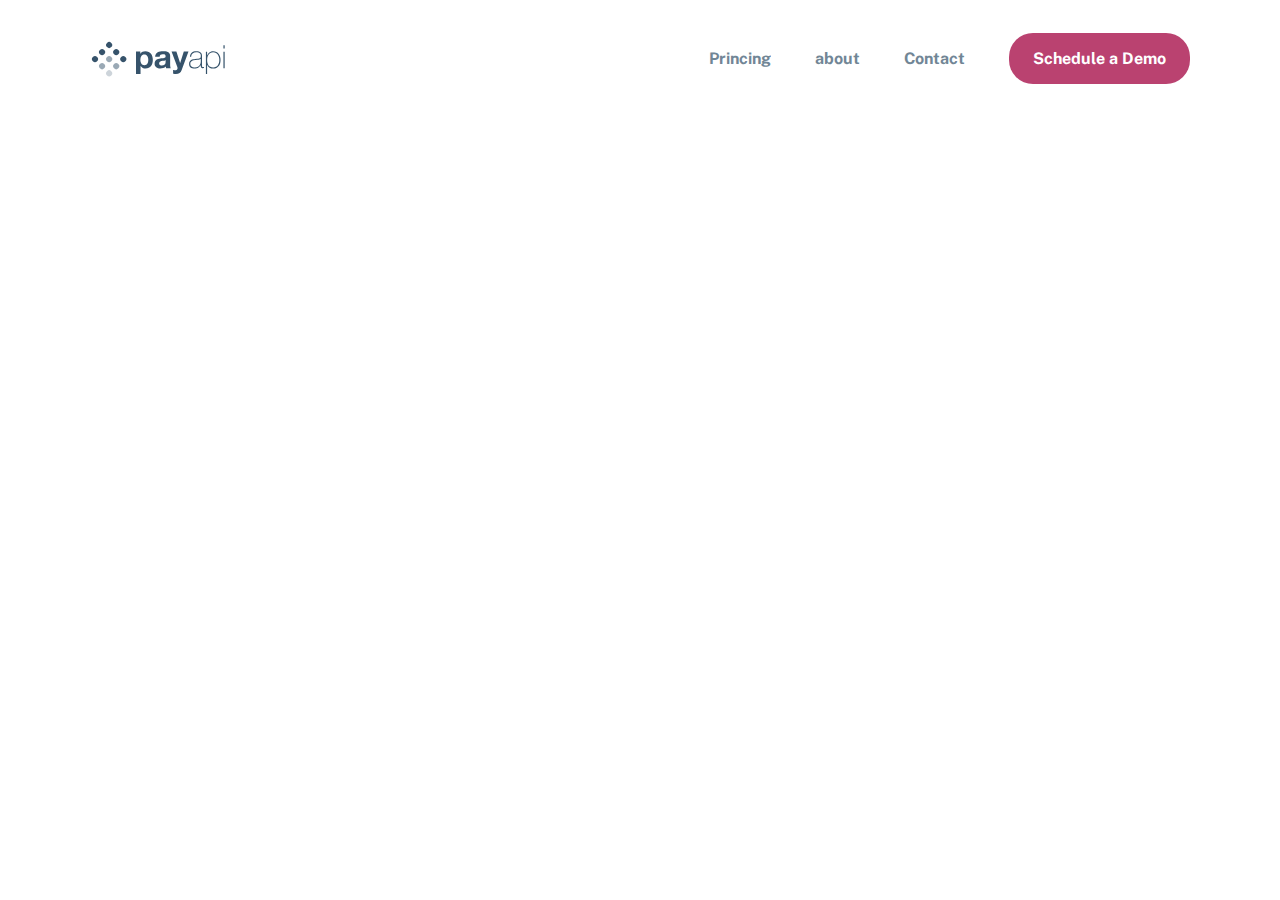
==== index.html @ b82debb0 "navbar" ====
<!DOCTYPE html>
<html lang="en">

<head>
    <meta charset="UTF-8">
    <meta name="viewport" content="width=device-width, initial-scale=1.0">
    <link rel="preconnect" href="https://fonts.googleapis.com">
    <link rel="preconnect" href="https://fonts.gstatic.com" crossorigin>
    <link
        href="https://fonts.googleapis.com/css2?family=DM+Serif+Display:ital@0;1&family=Public+Sans:ital,wght@0,100..900;1,100..900&display=swap"
        rel="stylesheet">
    <link rel="stylesheet" href="css/normalize.css">
    <link rel="stylesheet" href="css/reset.css">
    <link rel="stylesheet" href="css/main.css">
    <title>Document</title>
</head>
<body>
<header>
    <nav>
        <svg class="logo" width="135" height="38" xmlns="http://www.w3.org/2000/svg"><g fill="#36536B" fill-rule="evenodd"><path d="M50.544 33.934v-7.84h.064a5.36 5.36 0 002.128 1.84c.864.416 1.808.624 2.832.624 1.216 0 2.277-.235 3.184-.704a6.738 6.738 0 002.272-1.888 8.147 8.147 0 001.36-2.72 11.37 11.37 0 00.448-3.2c0-1.173-.15-2.299-.448-3.376-.299-1.077-.757-2.021-1.376-2.832a6.937 6.937 0 00-2.336-1.952c-.939-.49-2.059-.736-3.36-.736-1.024 0-1.963.203-2.816.608-.853.405-1.557 1.056-2.112 1.952h-.064v-2.112H46v22.336h4.544zm3.808-8.768c-.725 0-1.344-.15-1.856-.448a3.595 3.595 0 01-1.232-1.168 5.044 5.044 0 01-.672-1.68 9.192 9.192 0 01-.208-1.952c0-.683.064-1.344.192-1.984a4.98 4.98 0 01.656-1.696c.31-.49.715-.89 1.216-1.2.501-.31 1.125-.464 1.872-.464.725 0 1.339.155 1.84.464.501.31.912.715 1.232 1.216.32.501.55 1.072.688 1.712.139.64.208 1.29.208 1.952 0 .661-.064 1.312-.192 1.952-.128.64-.347 1.2-.656 1.68-.31.48-.715.87-1.216 1.168-.501.299-1.125.448-1.872.448zm15.882 3.392c1.024 0 2.027-.15 3.008-.448a5.921 5.921 0 002.56-1.568 6.52 6.52 0 00.32 1.6h4.608c-.213-.341-.363-.853-.448-1.536a17.288 17.288 0 01-.128-2.144v-8.608c0-1.003-.224-1.808-.672-2.416a4.603 4.603 0 00-1.728-1.424 7.733 7.733 0 00-2.336-.688 18.543 18.543 0 00-2.528-.176c-.917 0-1.83.09-2.736.272a7.809 7.809 0 00-2.448.912 5.448 5.448 0 00-1.792 1.696c-.47.704-.736 1.59-.8 2.656h4.544c.085-.896.384-1.536.896-1.92.512-.384 1.216-.576 2.112-.576.405 0 .784.027 1.136.08.352.053.661.16.928.32s.48.384.64.672c.16.288.24.677.24 1.168.021.47-.117.827-.416 1.072-.299.245-.704.432-1.216.56-.512.128-1.099.224-1.76.288-.661.064-1.333.15-2.016.256-.683.107-1.36.25-2.032.432a5.735 5.735 0 00-1.792.816c-.523.363-.95.848-1.28 1.456-.33.608-.496 1.381-.496 2.32 0 .853.144 1.59.432 2.208a4.17 4.17 0 001.2 1.536c.512.405 1.11.704 1.792.896a8.127 8.127 0 002.208.288zm1.696-3.008c-.363 0-.715-.032-1.056-.096a2.566 2.566 0 01-.896-.336 1.717 1.717 0 01-.608-.656c-.15-.277-.224-.619-.224-1.024 0-.427.075-.779.224-1.056.15-.277.347-.507.592-.688a2.98 2.98 0 01.864-.432c.33-.107.667-.192 1.008-.256.363-.064.725-.117 1.088-.16.363-.043.71-.096 1.04-.16.33-.064.64-.144.928-.24.288-.096.528-.23.72-.4v1.696c0 .256-.027.597-.08 1.024a3.428 3.428 0 01-.432 1.264c-.235.416-.597.773-1.088 1.072-.49.299-1.184.448-2.08.448zm13.962 8.384c1.557 0 2.773-.288 3.648-.864.874-.576 1.557-1.536 2.048-2.88L98.5 11.598h-4.704L90.18 22.926h-.064l-3.744-11.328H81.54l5.792 15.52c.128.32.192.661.192 1.024 0 .49-.144.939-.432 1.344-.288.405-.731.64-1.328.704-.448.021-.896.01-1.344-.032-.448-.043-.886-.085-1.312-.128v3.744c.469.043.933.08 1.392.112.458.032.922.048 1.392.048zm18.698-5.408c.789 0 1.514-.096 2.176-.288a6.581 6.581 0 001.776-.8c.522-.341.965-.73 1.328-1.168.362-.437.64-.901.832-1.392h.064v.864c0 .341.026.656.08.944.053.288.154.539.304.752.149.213.368.384.656.512.288.128.677.192 1.168.192.34 0 .672-.043.992-.128V26.99a5.835 5.835 0 01-.896.096c-.278 0-.491-.059-.64-.176a.961.961 0 01-.32-.464 2.357 2.357 0 01-.112-.64c-.011-.235-.016-.47-.016-.704v-9.568c0-1.259-.454-2.277-1.36-3.056-.907-.779-2.352-1.168-4.336-1.168-1.984 0-3.515.453-4.592 1.36-1.078.907-1.66 2.267-1.744 4.08h1.216c.085-1.472.58-2.57 1.488-3.296.906-.725 2.096-1.088 3.568-1.088.832 0 1.536.085 2.112.256.576.17 1.045.405 1.408.704.362.299.629.64.8 1.024.17.384.256.8.256 1.248 0 .576-.032 1.056-.096 1.44a1.64 1.64 0 01-.48.944c-.256.245-.635.437-1.136.576-.502.139-1.19.24-2.064.304l-1.888.16c-.662.064-1.35.17-2.064.32-.715.15-1.366.4-1.952.752a4.367 4.367 0 00-1.456 1.44c-.384.608-.576 1.392-.576 2.352 0 1.579.48 2.747 1.44 3.504.96.757 2.314 1.136 4.064 1.136zm.032-1.056c-1.344 0-2.4-.293-3.168-.88-.768-.587-1.152-1.488-1.152-2.704 0-.768.149-1.392.448-1.872.298-.48.688-.859 1.168-1.136a5.213 5.213 0 011.616-.592 20.778 20.778 0 011.792-.272l2.048-.192a16.93 16.93 0 002.032-.288c.608-.128 1.06-.373 1.36-.736v3.072c0 .213-.06.624-.176 1.232-.118.608-.39 1.237-.816 1.888-.427.65-1.046 1.227-1.856 1.728-.811.501-1.91.752-3.296.752zm12.49 6.56v-9.312h.063c.491 1.344 1.27 2.315 2.336 2.912 1.067.597 2.283.896 3.648.896 1.26 0 2.352-.213 3.28-.64a6.254 6.254 0 002.304-1.776c.608-.757 1.062-1.659 1.36-2.704.3-1.045.448-2.197.448-3.456 0-1.152-.149-2.25-.448-3.296-.298-1.045-.752-1.963-1.36-2.752a6.651 6.651 0 00-2.304-1.888c-.928-.47-2.02-.704-3.28-.704-.896 0-1.69.139-2.384.416a6.39 6.39 0 00-1.776 1.04c-.49.416-.885.87-1.184 1.36-.298.49-.512.939-.64 1.344h-.064v-3.776h-1.216V34.03h1.216zm6.047-6.56c-1.152 0-2.117-.208-2.896-.624a5.008 5.008 0 01-1.856-1.664c-.458-.693-.784-1.493-.976-2.4a13.637 13.637 0 01-.288-2.832c0-.981.107-1.925.32-2.832a7.152 7.152 0 011.04-2.416 5.407 5.407 0 011.872-1.696c.768-.427 1.696-.64 2.784-.64 1.11 0 2.054.219 2.832.656a5.599 5.599 0 011.904 1.728c.491.715.854 1.525 1.088 2.432.235.907.352 1.83.352 2.768 0 1.024-.122 1.99-.368 2.896-.245.907-.618 1.701-1.12 2.384a5.487 5.487 0 01-1.92 1.632c-.778.405-1.7.608-2.768.608zm11.498-18.88V5.294h-1.216V8.59h1.216zm0 19.552V11.694h-1.216v16.448h1.216z" fill-rule="nonzero"/><g><circle transform="rotate(45 19.142 5)" cx="19.142" cy="5" r="3"/><circle transform="rotate(45 26.213 12.071)" cx="26.213" cy="12.071" r="3"/><circle transform="rotate(45 33.284 19.142)" cx="33.284" cy="19.142" r="3"/><circle transform="rotate(45 12.071 12.071)" cx="12.071" cy="12.071" r="3"/><circle opacity=".5" transform="rotate(45 19.142 19.142)" cx="19.142" cy="19.142" r="3"/><circle opacity=".5" transform="rotate(45 26.213 26.213)" cx="26.213" cy="26.213" r="3"/><circle transform="rotate(45 5 19.142)" cx="5" cy="19.142" r="3"/><circle opacity=".5" transform="rotate(45 12.071 26.213)" cx="12.071" cy="26.213" r="3"/><circle opacity=".25" transform="rotate(45 19.142 33.284)" cx="19.142" cy="33.284" r="3"/></g></g></svg>
            <svg class="burger-btn" width="28" height="17" xmlns="http://www.w3.org/2000/svg"><g fill="#36536B" fill-rule="evenodd"><path d="M0 0h28v3H0zM0 7h28v3H0zM0 14h28v3H0z"/></g></svg>
            <ul id="nav">
                <svg class="close-btn" width="22" height="23" xmlns="http://www.w3.org/2000/svg"><path d="M19.839.54L21.96 2.66 13.12 11.5l8.84 8.839-2.121 2.121-8.84-8.84-8.838 8.84L.04 20.34l8.838-8.84L.04 2.662 2.16.54 11 9.378 19.839.54z" fill="#FBFCFE" fill-rule="evenodd"/></svg>
                <li><a href="pages/princing.html" class="nav-link">Princing</a></li>
                <li><a href="pages/about.html" class="nav-link">about</a></li>
                <li><a href="pages/contact.html" class="nav-link">Contact</a></li>
                <li><a href="#" class="nav-cta">Schedule a Demo</a></li>
            </ul>
    </nav>
</header>


<!-- <script>
const burger = document.getElementById('nav');
document.getElementById('close-btn').addEventListener('click', showMenu);
document.getElementById('burger-btn').addEventListener('click', showMenu);

function showMenu() {
    if (burger.className === "close") {
        burger.className = "open"
        burger.style.display = "inline";
    } else {
        burger.style.display = "none";
        burger.className = "close"
    }
}

</script> -->
</body>
</html>
---- css/main.css ----
nav{
    display: flex;
    justify-content: space-between;
    width: 90%;
    margin-left: auto;
    margin-right: auto;
    align-items: center;
    padding-top: 40px;
    font-family: "Public Sans", serif;
}


.logo{
    margin-right: 24px;
}

a {
    text-decoration: none;
    color: #36536B;
    font-weight: 700;
    opacity: 70%;
}

nav ul{
    display: none;
    list-style: none;
    padding: 0;
}

.nav-cta{
    background-color: #BA4270;
    padding: 16px;
    padding-left: 24px;
    padding-right: 24px;
    border-radius: 24px;
    color: white;
    align-self: flex-end;
    opacity: 100%;
}

@media screen and (min-width: 768px){
    nav ul{
        display: inline;
    }
    nav li{
        display: inline;
        margin-left: 40px;        
    }
    nav{
        justify-content: space-between;
        margin-left: auto;
        margin-right: auto;
        width: 90%;
    }

    .burger-btn, .close-btn{
        display: none;
    }
}


@media screen and (min-width: 1024px) {
   nav{
    max-width: 1100px;
   }
}
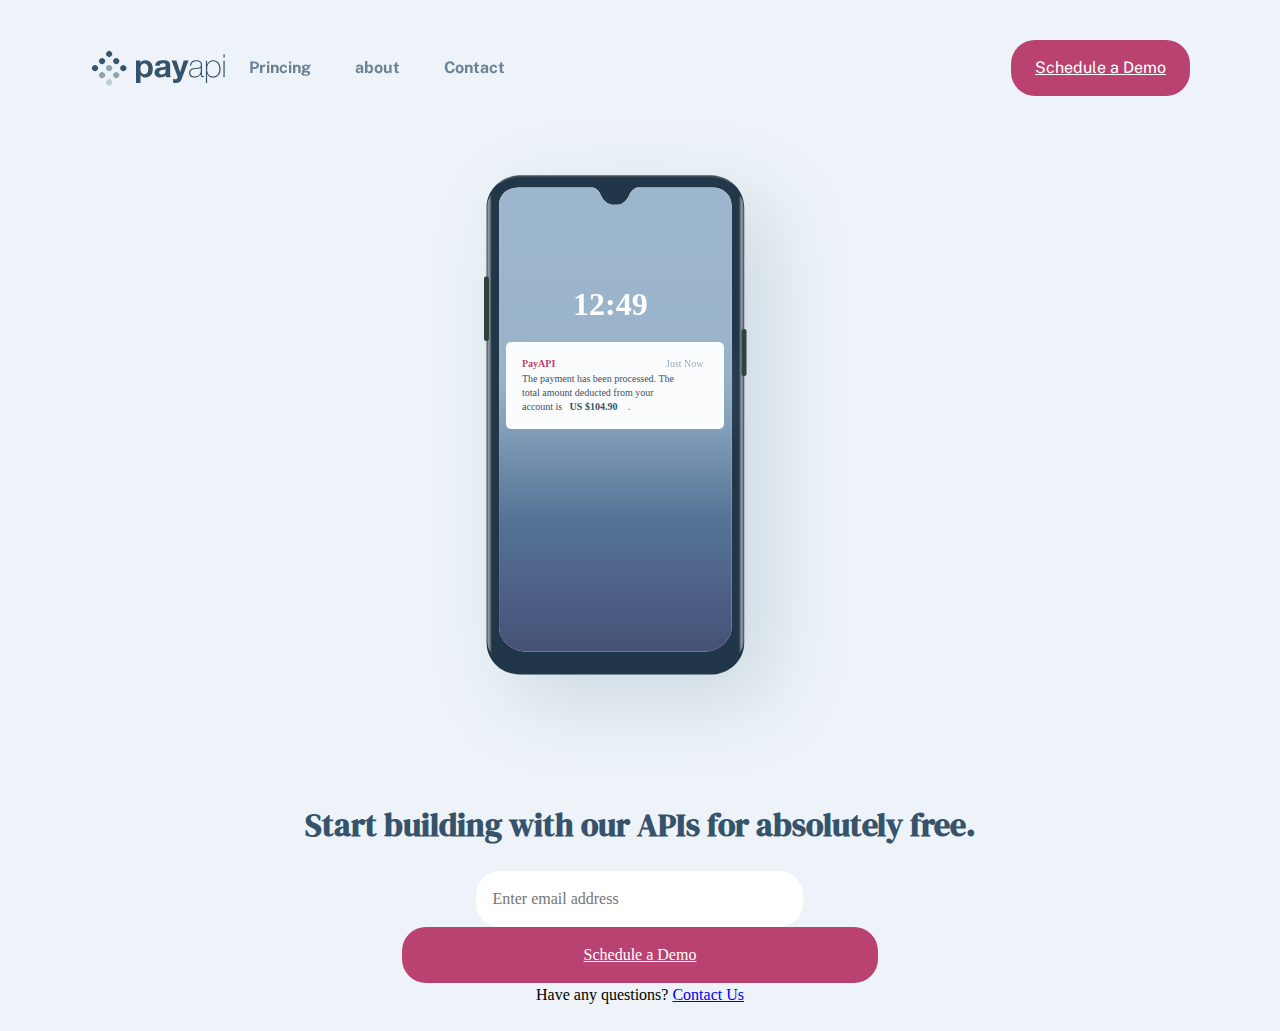
==== commit 12f11faf: "euhh jsp" ====
--- a/index.html
+++ b/index.html
@@ -24,10 +24,23 @@
                 <li><a href="pages/princing.html" class="nav-link">Princing</a></li>
                 <li><a href="pages/about.html" class="nav-link">about</a></li>
                 <li><a href="pages/contact.html" class="nav-link">Contact</a></li>
-                <li><a href="#" class="nav-cta">Schedule a Demo</a></li>
+                
             </ul>
+            <a href="#" class="nav-cta">Schedule a Demo</a>
     </nav>
 </header>
+
+<section class="hero">
+    <img src="assets/home/desktop/illustration-phone-mockup.svg" alt="a phone image tells a message from the application">
+    <div class="main-title">
+        <h1>Start building with our APIs for absolutely free.</h1>
+    </div>
+    <form action="">
+        <input type="email" placeholder="Enter email address">
+        <a href="#" class="main-cta">Schedule a Demo</a>
+    </form>
+    <p>Have any questions? <a href="pages/contact.html">Contact Us</a></p>
+</section>
 
 
 <!-- <script>
--- a/css/main.css
+++ b/css/main.css
@@ -1,3 +1,8 @@
+body{
+    background-color: #EDF3F8;
+}
+
+
 nav{
     display: flex;
     justify-content: space-between;
@@ -14,7 +19,7 @@
     margin-right: 24px;
 }
 
-a {
+ul a {
     text-decoration: none;
     color: #36536B;
     font-weight: 700;
@@ -36,7 +41,44 @@
     color: white;
     align-self: flex-end;
     opacity: 100%;
+    display: none;
 }
+
+.main-cta{
+    background-color: #BA4270;
+    padding: 16px;
+    border-radius: 24px;
+    color: white;
+    align-self: flex-end;
+    opacity: 100%;
+    display: inline-block;
+    width: 100%;
+}
+
+
+
+.hero{
+    display: flex;
+    flex-direction: column;
+    text-align: center;
+    align-items: center;
+    width: 100%;
+    padding: 24px;
+}
+
+h1{
+    font-size: 32px;
+    font-family: "DM Serif Display", serif;
+    color: #36536B;
+}
+
+form input{
+    width: 327px;
+    padding: 16px;
+    border-radius: 24px;
+    border: 24px;
+}
+
 
 @media screen and (min-width: 768px){
     nav ul{
@@ -44,7 +86,7 @@
     }
     nav li{
         display: inline;
-        margin-left: 40px;        
+        margin-right: 40px;        
     }
     nav{
         justify-content: space-between;
@@ -56,11 +98,20 @@
     .burger-btn, .close-btn{
         display: none;
     }
+
+    .nav-cta {
+        display: initial;
+    }
 }
 
 
 @media screen and (min-width: 1024px) {
    nav{
     max-width: 1100px;
+    justify-content: unset;
+   }
+
+   .nav-cta {
+    margin-left: auto;
    }
 }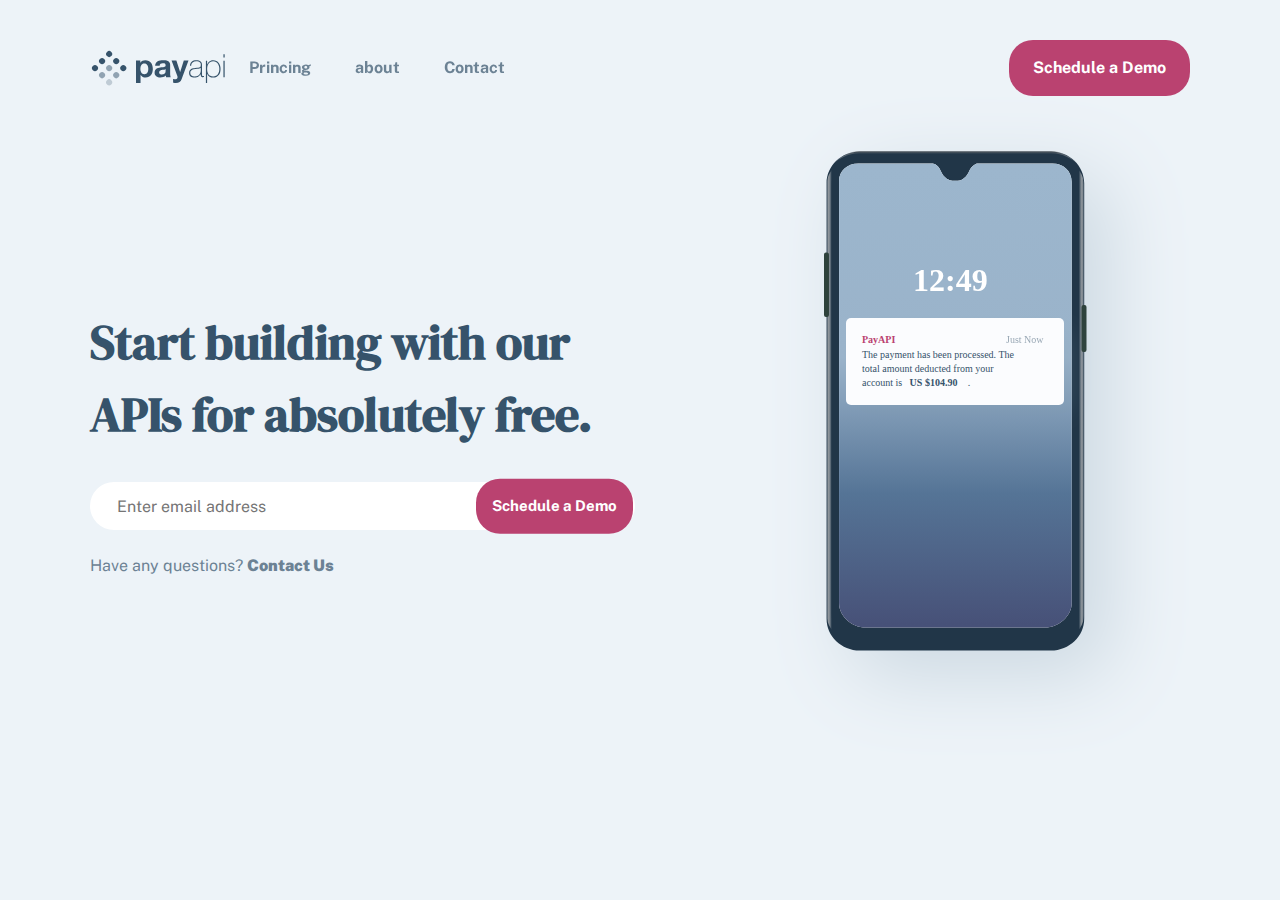
==== commit eccba304: "ticket 6, 7, 8" ====
--- a/index.html
+++ b/index.html
@@ -14,36 +14,64 @@
     <link rel="stylesheet" href="css/main.css">
     <title>Document</title>
 </head>
+
 <body>
-<header>
-    <nav>
-        <svg class="logo" width="135" height="38" xmlns="http://www.w3.org/2000/svg"><g fill="#36536B" fill-rule="evenodd"><path d="M50.544 33.934v-7.84h.064a5.36 5.36 0 002.128 1.84c.864.416 1.808.624 2.832.624 1.216 0 2.277-.235 3.184-.704a6.738 6.738 0 002.272-1.888 8.147 8.147 0 001.36-2.72 11.37 11.37 0 00.448-3.2c0-1.173-.15-2.299-.448-3.376-.299-1.077-.757-2.021-1.376-2.832a6.937 6.937 0 00-2.336-1.952c-.939-.49-2.059-.736-3.36-.736-1.024 0-1.963.203-2.816.608-.853.405-1.557 1.056-2.112 1.952h-.064v-2.112H46v22.336h4.544zm3.808-8.768c-.725 0-1.344-.15-1.856-.448a3.595 3.595 0 01-1.232-1.168 5.044 5.044 0 01-.672-1.68 9.192 9.192 0 01-.208-1.952c0-.683.064-1.344.192-1.984a4.98 4.98 0 01.656-1.696c.31-.49.715-.89 1.216-1.2.501-.31 1.125-.464 1.872-.464.725 0 1.339.155 1.84.464.501.31.912.715 1.232 1.216.32.501.55 1.072.688 1.712.139.64.208 1.29.208 1.952 0 .661-.064 1.312-.192 1.952-.128.64-.347 1.2-.656 1.68-.31.48-.715.87-1.216 1.168-.501.299-1.125.448-1.872.448zm15.882 3.392c1.024 0 2.027-.15 3.008-.448a5.921 5.921 0 002.56-1.568 6.52 6.52 0 00.32 1.6h4.608c-.213-.341-.363-.853-.448-1.536a17.288 17.288 0 01-.128-2.144v-8.608c0-1.003-.224-1.808-.672-2.416a4.603 4.603 0 00-1.728-1.424 7.733 7.733 0 00-2.336-.688 18.543 18.543 0 00-2.528-.176c-.917 0-1.83.09-2.736.272a7.809 7.809 0 00-2.448.912 5.448 5.448 0 00-1.792 1.696c-.47.704-.736 1.59-.8 2.656h4.544c.085-.896.384-1.536.896-1.92.512-.384 1.216-.576 2.112-.576.405 0 .784.027 1.136.08.352.053.661.16.928.32s.48.384.64.672c.16.288.24.677.24 1.168.021.47-.117.827-.416 1.072-.299.245-.704.432-1.216.56-.512.128-1.099.224-1.76.288-.661.064-1.333.15-2.016.256-.683.107-1.36.25-2.032.432a5.735 5.735 0 00-1.792.816c-.523.363-.95.848-1.28 1.456-.33.608-.496 1.381-.496 2.32 0 .853.144 1.59.432 2.208a4.17 4.17 0 001.2 1.536c.512.405 1.11.704 1.792.896a8.127 8.127 0 002.208.288zm1.696-3.008c-.363 0-.715-.032-1.056-.096a2.566 2.566 0 01-.896-.336 1.717 1.717 0 01-.608-.656c-.15-.277-.224-.619-.224-1.024 0-.427.075-.779.224-1.056.15-.277.347-.507.592-.688a2.98 2.98 0 01.864-.432c.33-.107.667-.192 1.008-.256.363-.064.725-.117 1.088-.16.363-.043.71-.096 1.04-.16.33-.064.64-.144.928-.24.288-.096.528-.23.72-.4v1.696c0 .256-.027.597-.08 1.024a3.428 3.428 0 01-.432 1.264c-.235.416-.597.773-1.088 1.072-.49.299-1.184.448-2.08.448zm13.962 8.384c1.557 0 2.773-.288 3.648-.864.874-.576 1.557-1.536 2.048-2.88L98.5 11.598h-4.704L90.18 22.926h-.064l-3.744-11.328H81.54l5.792 15.52c.128.32.192.661.192 1.024 0 .49-.144.939-.432 1.344-.288.405-.731.64-1.328.704-.448.021-.896.01-1.344-.032-.448-.043-.886-.085-1.312-.128v3.744c.469.043.933.08 1.392.112.458.032.922.048 1.392.048zm18.698-5.408c.789 0 1.514-.096 2.176-.288a6.581 6.581 0 001.776-.8c.522-.341.965-.73 1.328-1.168.362-.437.64-.901.832-1.392h.064v.864c0 .341.026.656.08.944.053.288.154.539.304.752.149.213.368.384.656.512.288.128.677.192 1.168.192.34 0 .672-.043.992-.128V26.99a5.835 5.835 0 01-.896.096c-.278 0-.491-.059-.64-.176a.961.961 0 01-.32-.464 2.357 2.357 0 01-.112-.64c-.011-.235-.016-.47-.016-.704v-9.568c0-1.259-.454-2.277-1.36-3.056-.907-.779-2.352-1.168-4.336-1.168-1.984 0-3.515.453-4.592 1.36-1.078.907-1.66 2.267-1.744 4.08h1.216c.085-1.472.58-2.57 1.488-3.296.906-.725 2.096-1.088 3.568-1.088.832 0 1.536.085 2.112.256.576.17 1.045.405 1.408.704.362.299.629.64.8 1.024.17.384.256.8.256 1.248 0 .576-.032 1.056-.096 1.44a1.64 1.64 0 01-.48.944c-.256.245-.635.437-1.136.576-.502.139-1.19.24-2.064.304l-1.888.16c-.662.064-1.35.17-2.064.32-.715.15-1.366.4-1.952.752a4.367 4.367 0 00-1.456 1.44c-.384.608-.576 1.392-.576 2.352 0 1.579.48 2.747 1.44 3.504.96.757 2.314 1.136 4.064 1.136zm.032-1.056c-1.344 0-2.4-.293-3.168-.88-.768-.587-1.152-1.488-1.152-2.704 0-.768.149-1.392.448-1.872.298-.48.688-.859 1.168-1.136a5.213 5.213 0 011.616-.592 20.778 20.778 0 011.792-.272l2.048-.192a16.93 16.93 0 002.032-.288c.608-.128 1.06-.373 1.36-.736v3.072c0 .213-.06.624-.176 1.232-.118.608-.39 1.237-.816 1.888-.427.65-1.046 1.227-1.856 1.728-.811.501-1.91.752-3.296.752zm12.49 6.56v-9.312h.063c.491 1.344 1.27 2.315 2.336 2.912 1.067.597 2.283.896 3.648.896 1.26 0 2.352-.213 3.28-.64a6.254 6.254 0 002.304-1.776c.608-.757 1.062-1.659 1.36-2.704.3-1.045.448-2.197.448-3.456 0-1.152-.149-2.25-.448-3.296-.298-1.045-.752-1.963-1.36-2.752a6.651 6.651 0 00-2.304-1.888c-.928-.47-2.02-.704-3.28-.704-.896 0-1.69.139-2.384.416a6.39 6.39 0 00-1.776 1.04c-.49.416-.885.87-1.184 1.36-.298.49-.512.939-.64 1.344h-.064v-3.776h-1.216V34.03h1.216zm6.047-6.56c-1.152 0-2.117-.208-2.896-.624a5.008 5.008 0 01-1.856-1.664c-.458-.693-.784-1.493-.976-2.4a13.637 13.637 0 01-.288-2.832c0-.981.107-1.925.32-2.832a7.152 7.152 0 011.04-2.416 5.407 5.407 0 011.872-1.696c.768-.427 1.696-.64 2.784-.64 1.11 0 2.054.219 2.832.656a5.599 5.599 0 011.904 1.728c.491.715.854 1.525 1.088 2.432.235.907.352 1.83.352 2.768 0 1.024-.122 1.99-.368 2.896-.245.907-.618 1.701-1.12 2.384a5.487 5.487 0 01-1.92 1.632c-.778.405-1.7.608-2.768.608zm11.498-18.88V5.294h-1.216V8.59h1.216zm0 19.552V11.694h-1.216v16.448h1.216z" fill-rule="nonzero"/><g><circle transform="rotate(45 19.142 5)" cx="19.142" cy="5" r="3"/><circle transform="rotate(45 26.213 12.071)" cx="26.213" cy="12.071" r="3"/><circle transform="rotate(45 33.284 19.142)" cx="33.284" cy="19.142" r="3"/><circle transform="rotate(45 12.071 12.071)" cx="12.071" cy="12.071" r="3"/><circle opacity=".5" transform="rotate(45 19.142 19.142)" cx="19.142" cy="19.142" r="3"/><circle opacity=".5" transform="rotate(45 26.213 26.213)" cx="26.213" cy="26.213" r="3"/><circle transform="rotate(45 5 19.142)" cx="5" cy="19.142" r="3"/><circle opacity=".5" transform="rotate(45 12.071 26.213)" cx="12.071" cy="26.213" r="3"/><circle opacity=".25" transform="rotate(45 19.142 33.284)" cx="19.142" cy="33.284" r="3"/></g></g></svg>
-            <svg class="burger-btn" width="28" height="17" xmlns="http://www.w3.org/2000/svg"><g fill="#36536B" fill-rule="evenodd"><path d="M0 0h28v3H0zM0 7h28v3H0zM0 14h28v3H0z"/></g></svg>
+    <header>
+        <nav>
+            <svg class="logo" width="135" height="38" xmlns="http://www.w3.org/2000/svg">
+                <g fill="#36536B" fill-rule="evenodd">
+                    <path
+                        d="M50.544 33.934v-7.84h.064a5.36 5.36 0 002.128 1.84c.864.416 1.808.624 2.832.624 1.216 0 2.277-.235 3.184-.704a6.738 6.738 0 002.272-1.888 8.147 8.147 0 001.36-2.72 11.37 11.37 0 00.448-3.2c0-1.173-.15-2.299-.448-3.376-.299-1.077-.757-2.021-1.376-2.832a6.937 6.937 0 00-2.336-1.952c-.939-.49-2.059-.736-3.36-.736-1.024 0-1.963.203-2.816.608-.853.405-1.557 1.056-2.112 1.952h-.064v-2.112H46v22.336h4.544zm3.808-8.768c-.725 0-1.344-.15-1.856-.448a3.595 3.595 0 01-1.232-1.168 5.044 5.044 0 01-.672-1.68 9.192 9.192 0 01-.208-1.952c0-.683.064-1.344.192-1.984a4.98 4.98 0 01.656-1.696c.31-.49.715-.89 1.216-1.2.501-.31 1.125-.464 1.872-.464.725 0 1.339.155 1.84.464.501.31.912.715 1.232 1.216.32.501.55 1.072.688 1.712.139.64.208 1.29.208 1.952 0 .661-.064 1.312-.192 1.952-.128.64-.347 1.2-.656 1.68-.31.48-.715.87-1.216 1.168-.501.299-1.125.448-1.872.448zm15.882 3.392c1.024 0 2.027-.15 3.008-.448a5.921 5.921 0 002.56-1.568 6.52 6.52 0 00.32 1.6h4.608c-.213-.341-.363-.853-.448-1.536a17.288 17.288 0 01-.128-2.144v-8.608c0-1.003-.224-1.808-.672-2.416a4.603 4.603 0 00-1.728-1.424 7.733 7.733 0 00-2.336-.688 18.543 18.543 0 00-2.528-.176c-.917 0-1.83.09-2.736.272a7.809 7.809 0 00-2.448.912 5.448 5.448 0 00-1.792 1.696c-.47.704-.736 1.59-.8 2.656h4.544c.085-.896.384-1.536.896-1.92.512-.384 1.216-.576 2.112-.576.405 0 .784.027 1.136.08.352.053.661.16.928.32s.48.384.64.672c.16.288.24.677.24 1.168.021.47-.117.827-.416 1.072-.299.245-.704.432-1.216.56-.512.128-1.099.224-1.76.288-.661.064-1.333.15-2.016.256-.683.107-1.36.25-2.032.432a5.735 5.735 0 00-1.792.816c-.523.363-.95.848-1.28 1.456-.33.608-.496 1.381-.496 2.32 0 .853.144 1.59.432 2.208a4.17 4.17 0 001.2 1.536c.512.405 1.11.704 1.792.896a8.127 8.127 0 002.208.288zm1.696-3.008c-.363 0-.715-.032-1.056-.096a2.566 2.566 0 01-.896-.336 1.717 1.717 0 01-.608-.656c-.15-.277-.224-.619-.224-1.024 0-.427.075-.779.224-1.056.15-.277.347-.507.592-.688a2.98 2.98 0 01.864-.432c.33-.107.667-.192 1.008-.256.363-.064.725-.117 1.088-.16.363-.043.71-.096 1.04-.16.33-.064.64-.144.928-.24.288-.096.528-.23.72-.4v1.696c0 .256-.027.597-.08 1.024a3.428 3.428 0 01-.432 1.264c-.235.416-.597.773-1.088 1.072-.49.299-1.184.448-2.08.448zm13.962 8.384c1.557 0 2.773-.288 3.648-.864.874-.576 1.557-1.536 2.048-2.88L98.5 11.598h-4.704L90.18 22.926h-.064l-3.744-11.328H81.54l5.792 15.52c.128.32.192.661.192 1.024 0 .49-.144.939-.432 1.344-.288.405-.731.64-1.328.704-.448.021-.896.01-1.344-.032-.448-.043-.886-.085-1.312-.128v3.744c.469.043.933.08 1.392.112.458.032.922.048 1.392.048zm18.698-5.408c.789 0 1.514-.096 2.176-.288a6.581 6.581 0 001.776-.8c.522-.341.965-.73 1.328-1.168.362-.437.64-.901.832-1.392h.064v.864c0 .341.026.656.08.944.053.288.154.539.304.752.149.213.368.384.656.512.288.128.677.192 1.168.192.34 0 .672-.043.992-.128V26.99a5.835 5.835 0 01-.896.096c-.278 0-.491-.059-.64-.176a.961.961 0 01-.32-.464 2.357 2.357 0 01-.112-.64c-.011-.235-.016-.47-.016-.704v-9.568c0-1.259-.454-2.277-1.36-3.056-.907-.779-2.352-1.168-4.336-1.168-1.984 0-3.515.453-4.592 1.36-1.078.907-1.66 2.267-1.744 4.08h1.216c.085-1.472.58-2.57 1.488-3.296.906-.725 2.096-1.088 3.568-1.088.832 0 1.536.085 2.112.256.576.17 1.045.405 1.408.704.362.299.629.64.8 1.024.17.384.256.8.256 1.248 0 .576-.032 1.056-.096 1.44a1.64 1.64 0 01-.48.944c-.256.245-.635.437-1.136.576-.502.139-1.19.24-2.064.304l-1.888.16c-.662.064-1.35.17-2.064.32-.715.15-1.366.4-1.952.752a4.367 4.367 0 00-1.456 1.44c-.384.608-.576 1.392-.576 2.352 0 1.579.48 2.747 1.44 3.504.96.757 2.314 1.136 4.064 1.136zm.032-1.056c-1.344 0-2.4-.293-3.168-.88-.768-.587-1.152-1.488-1.152-2.704 0-.768.149-1.392.448-1.872.298-.48.688-.859 1.168-1.136a5.213 5.213 0 011.616-.592 20.778 20.778 0 011.792-.272l2.048-.192a16.93 16.93 0 002.032-.288c.608-.128 1.06-.373 1.36-.736v3.072c0 .213-.06.624-.176 1.232-.118.608-.39 1.237-.816 1.888-.427.65-1.046 1.227-1.856 1.728-.811.501-1.91.752-3.296.752zm12.49 6.56v-9.312h.063c.491 1.344 1.27 2.315 2.336 2.912 1.067.597 2.283.896 3.648.896 1.26 0 2.352-.213 3.28-.64a6.254 6.254 0 002.304-1.776c.608-.757 1.062-1.659 1.36-2.704.3-1.045.448-2.197.448-3.456 0-1.152-.149-2.25-.448-3.296-.298-1.045-.752-1.963-1.36-2.752a6.651 6.651 0 00-2.304-1.888c-.928-.47-2.02-.704-3.28-.704-.896 0-1.69.139-2.384.416a6.39 6.39 0 00-1.776 1.04c-.49.416-.885.87-1.184 1.36-.298.49-.512.939-.64 1.344h-.064v-3.776h-1.216V34.03h1.216zm6.047-6.56c-1.152 0-2.117-.208-2.896-.624a5.008 5.008 0 01-1.856-1.664c-.458-.693-.784-1.493-.976-2.4a13.637 13.637 0 01-.288-2.832c0-.981.107-1.925.32-2.832a7.152 7.152 0 011.04-2.416 5.407 5.407 0 011.872-1.696c.768-.427 1.696-.64 2.784-.64 1.11 0 2.054.219 2.832.656a5.599 5.599 0 011.904 1.728c.491.715.854 1.525 1.088 2.432.235.907.352 1.83.352 2.768 0 1.024-.122 1.99-.368 2.896-.245.907-.618 1.701-1.12 2.384a5.487 5.487 0 01-1.92 1.632c-.778.405-1.7.608-2.768.608zm11.498-18.88V5.294h-1.216V8.59h1.216zm0 19.552V11.694h-1.216v16.448h1.216z"
+                        fill-rule="nonzero" />
+                    <g>
+                        <circle transform="rotate(45 19.142 5)" cx="19.142" cy="5" r="3" />
+                        <circle transform="rotate(45 26.213 12.071)" cx="26.213" cy="12.071" r="3" />
+                        <circle transform="rotate(45 33.284 19.142)" cx="33.284" cy="19.142" r="3" />
+                        <circle transform="rotate(45 12.071 12.071)" cx="12.071" cy="12.071" r="3" />
+                        <circle opacity=".5" transform="rotate(45 19.142 19.142)" cx="19.142" cy="19.142" r="3" />
+                        <circle opacity=".5" transform="rotate(45 26.213 26.213)" cx="26.213" cy="26.213" r="3" />
+                        <circle transform="rotate(45 5 19.142)" cx="5" cy="19.142" r="3" />
+                        <circle opacity=".5" transform="rotate(45 12.071 26.213)" cx="12.071" cy="26.213" r="3" />
+                        <circle opacity=".25" transform="rotate(45 19.142 33.284)" cx="19.142" cy="33.284" r="3" />
+                    </g>
+                </g>
+            </svg>
+            <svg class="burger-btn" width="28" height="17" xmlns="http://www.w3.org/2000/svg">
+                <g fill="#36536B" fill-rule="evenodd">
+                    <path d="M0 0h28v3H0zM0 7h28v3H0zM0 14h28v3H0z" />
+                </g>
+            </svg>
             <ul id="nav">
-                <svg class="close-btn" width="22" height="23" xmlns="http://www.w3.org/2000/svg"><path d="M19.839.54L21.96 2.66 13.12 11.5l8.84 8.839-2.121 2.121-8.84-8.84-8.838 8.84L.04 20.34l8.838-8.84L.04 2.662 2.16.54 11 9.378 19.839.54z" fill="#FBFCFE" fill-rule="evenodd"/></svg>
+                <svg class="close-btn" width="22" height="23" xmlns="http://www.w3.org/2000/svg">
+                    <path
+                        d="M19.839.54L21.96 2.66 13.12 11.5l8.84 8.839-2.121 2.121-8.84-8.84-8.838 8.84L.04 20.34l8.838-8.84L.04 2.662 2.16.54 11 9.378 19.839.54z"
+                        fill="#FBFCFE" fill-rule="evenodd" />
+                </svg>
                 <li><a href="pages/princing.html" class="nav-link">Princing</a></li>
                 <li><a href="pages/about.html" class="nav-link">about</a></li>
                 <li><a href="pages/contact.html" class="nav-link">Contact</a></li>
-                
+
             </ul>
             <a href="#" class="nav-cta">Schedule a Demo</a>
-    </nav>
-</header>
+        </nav>
+    </header>
 
-<section class="hero">
-    <img src="assets/home/desktop/illustration-phone-mockup.svg" alt="a phone image tells a message from the application">
-    <div class="main-title">
-        <h1>Start building with our APIs for absolutely free.</h1>
-    </div>
-    <form action="">
-        <input type="email" placeholder="Enter email address">
-        <a href="#" class="main-cta">Schedule a Demo</a>
-    </form>
-    <p>Have any questions? <a href="pages/contact.html">Contact Us</a></p>
-</section>
+    <section class="hero">
+        <img src="assets/home/desktop/illustration-phone-mockup.svg" class="hero-image"
+            alt="a phone image tells a message from the application">
+        <div class="main-title">
+            <h1>Start building with our APIs for absolutely free.</h1>
+            <form action="">
+                <input type="email" placeholder="Enter email address">
+                <a href="#" class="main-cta">Schedule a Demo</a>
+            </form>
+            <p>Have any questions? <a href="pages/contact.html">Contact Us</a></p>
+        </div>
+
+    </section>
 
 
-<!-- <script>
+    <!-- <script>
 const burger = document.getElementById('nav');
 document.getElementById('close-btn').addEventListener('click', showMenu);
 document.getElementById('burger-btn').addEventListener('click', showMenu);
@@ -60,4 +88,5 @@
 
 </script> -->
 </body>
+
 </html>--- a/css/main.css
+++ b/css/main.css
@@ -2,6 +2,9 @@
     background-color: #EDF3F8;
 }
 
+*{
+    font-family: "Public Sans", serif;
+}
 
 nav{
     display: flex;
@@ -11,7 +14,6 @@
     margin-right: auto;
     align-items: center;
     padding-top: 40px;
-    font-family: "Public Sans", serif;
 }
 
 
@@ -33,6 +35,9 @@
 }
 
 .nav-cta{
+    text-decoration: none;
+    font-weight: 700;
+    opacity: 70%;
     background-color: #BA4270;
     padding: 16px;
     padding-left: 24px;
@@ -45,6 +50,9 @@
 }
 
 .main-cta{
+    text-decoration: none;
+    font-weight: 700;
+    opacity: 70%;
     background-color: #BA4270;
     padding: 16px;
     border-radius: 24px;
@@ -53,18 +61,18 @@
     opacity: 100%;
     display: inline-block;
     width: 100%;
+    font-size: 15px;
 }
 
 
 
-.hero{
-    display: flex;
-    flex-direction: column;
+.hero {
+    width: 90%;
+    margin-left: auto;
+    margin-right: auto;
     text-align: center;
-    align-items: center;
-    width: 100%;
-    padding: 24px;
 }
+
 
 h1{
     font-size: 32px;
@@ -73,10 +81,33 @@
 }
 
 form input{
-    width: 327px;
-    padding: 16px;
+    width: 100%;
+    height: 48px;
     border-radius: 24px;
     border: 24px;
+    margin-bottom: 16px;
+    padding-left: 27px;
+}
+
+.hero-image {
+    margin: auto;
+    max-width: 100%; 
+    height: auto; 
+}
+
+
+.main-title p{
+    color: #6C8294;
+}
+
+.main-title p a{
+    font-weight: 900;
+    color: #6C8294;
+    text-decoration: none;
+}
+
+form{
+    margin-bottom: 24px;
 }
 
 
@@ -102,6 +133,32 @@
     .nav-cta {
         display: initial;
     }
+
+    h1{
+        font-size: 48px;
+    }
+
+    form{
+        display: flex;
+        align-items: center;
+        position: relative;
+        width: 80%;
+        margin-left: auto;
+        margin-right: auto;
+    }
+
+    form input {
+        width: 100%;
+        margin-bottom: 0;
+    }
+
+    .main-cta{
+        position: absolute;
+        width: unset;
+        right: 2px;
+        top: 50%;
+        transform: translateY(-50%);
+    }
 }
 
 
@@ -114,4 +171,17 @@
    .nav-cta {
     margin-left: auto;
    }
+
+   form {
+        margin-left: 0;
+        margin-right: 0;
+   }
+
+   .hero{
+        max-width: 1100px;
+        display: flex;
+        flex-direction: row-reverse;
+        align-items: center;
+        text-align: left;
+   }
 }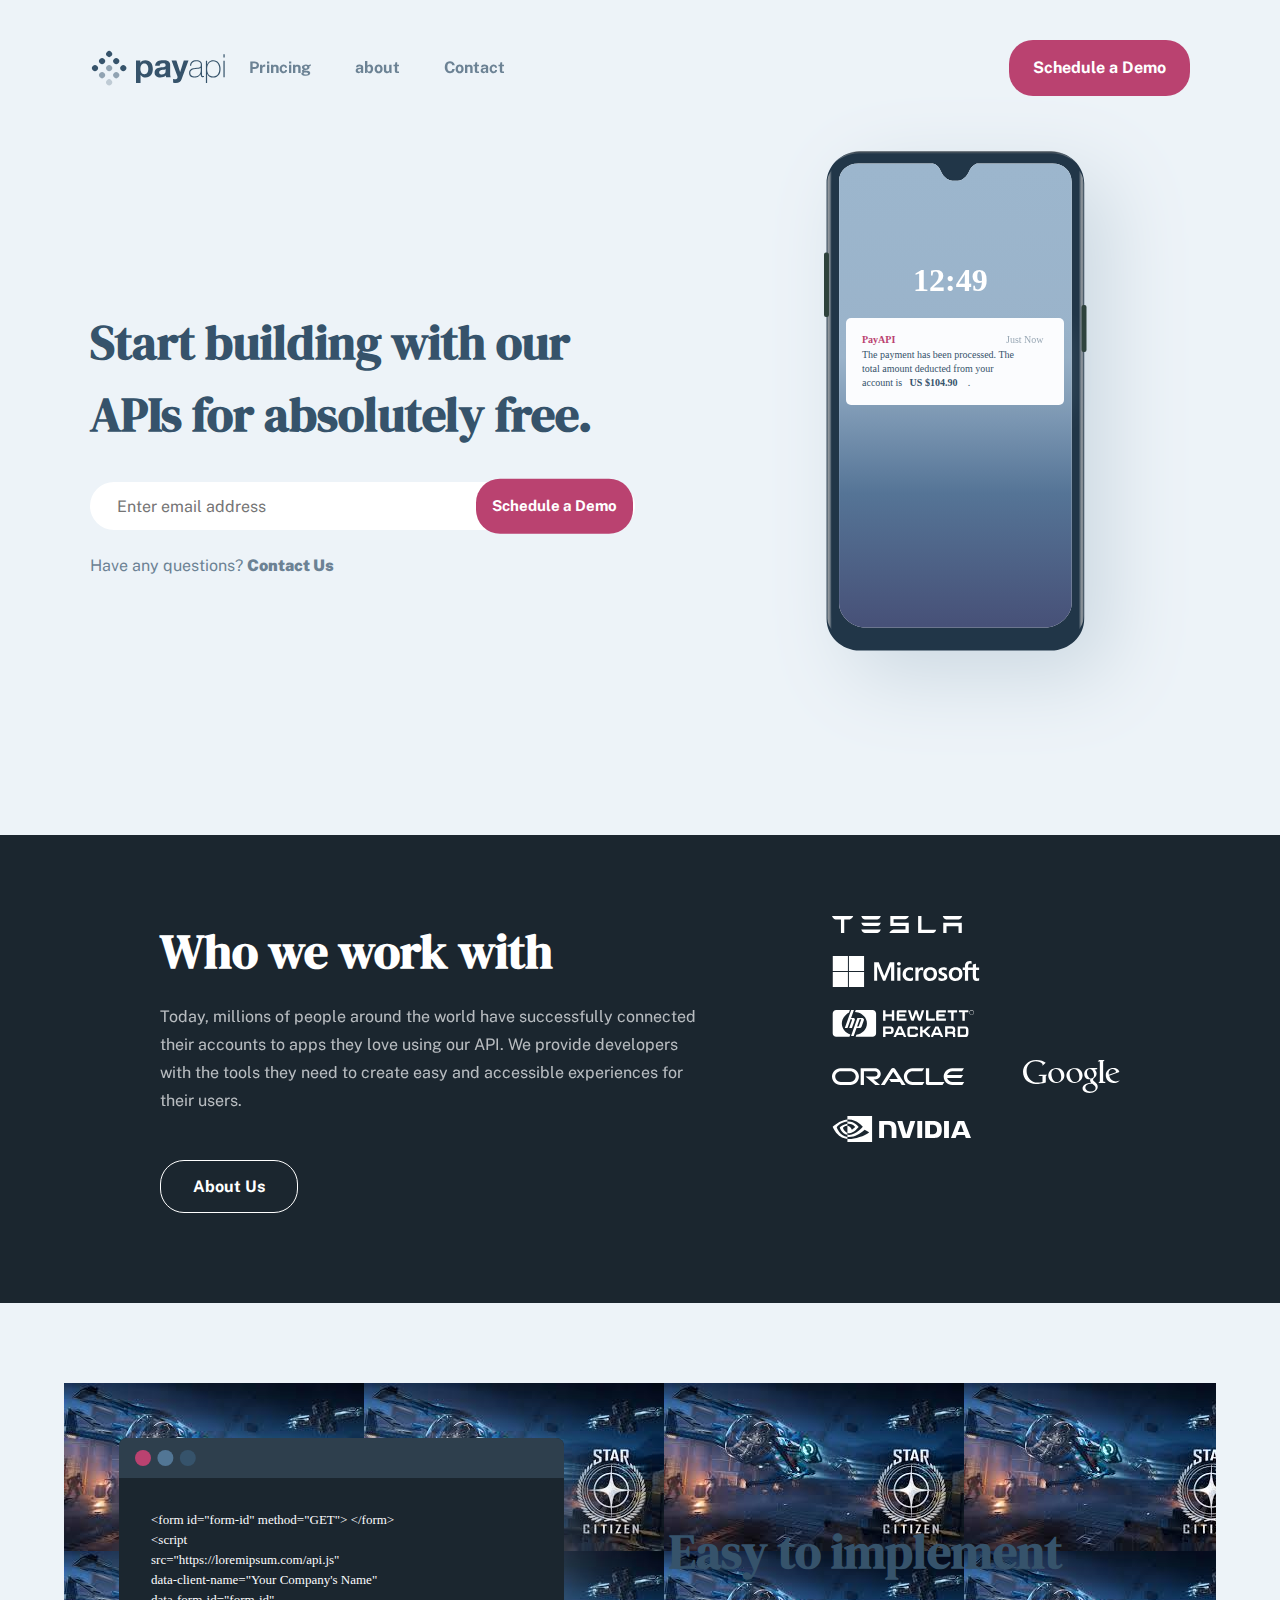
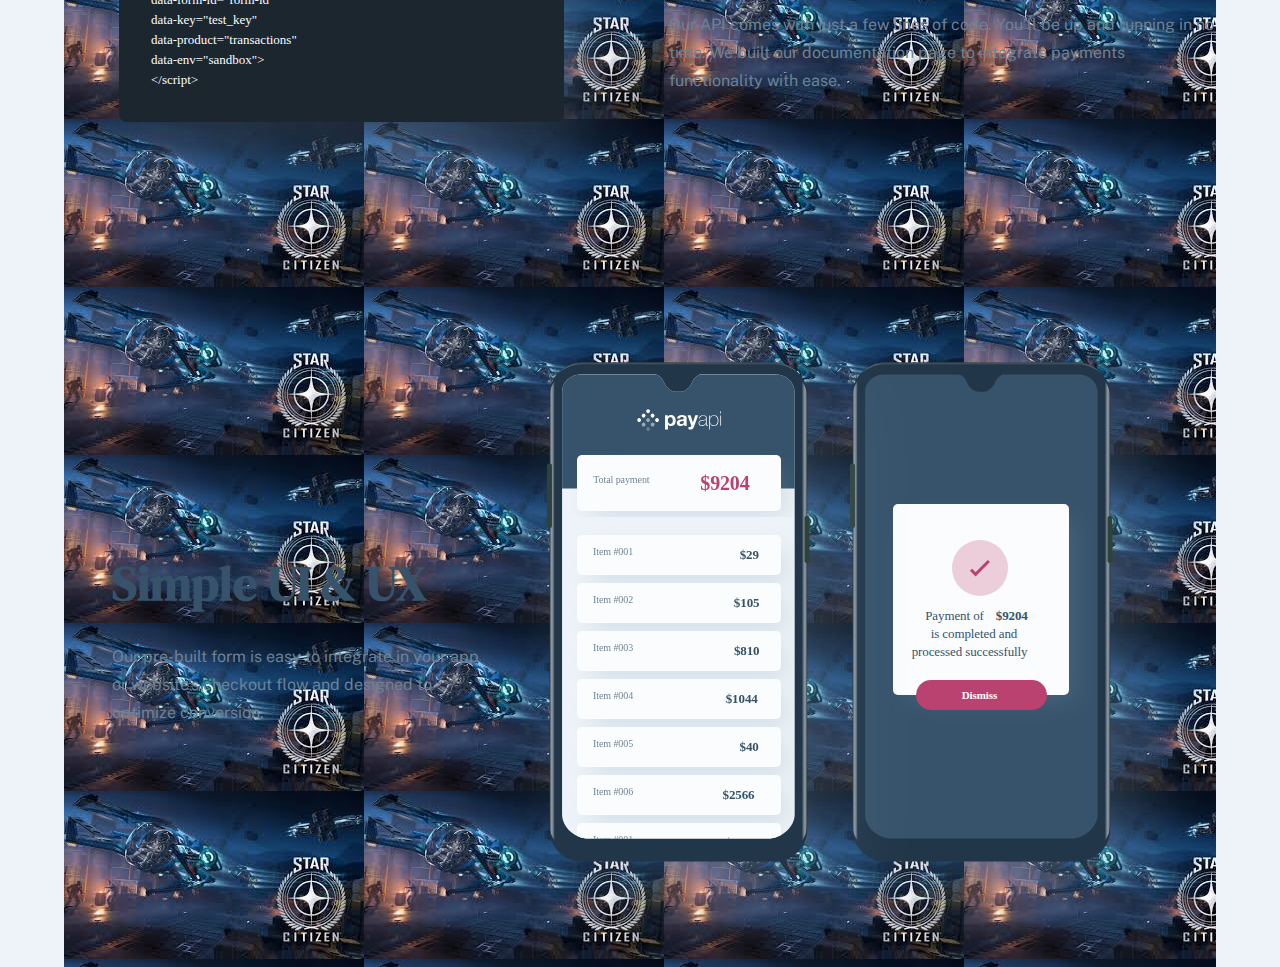
==== commit 0f7c7b64: "ticket 14" ====
--- a/index.html
+++ b/index.html
@@ -69,7 +69,39 @@
         </div>
 
     </section>
-
+    <section class="partners">
+    <div class="content">
+        <div class="patterns-logo">
+            <svg width="131" height="17" xmlns="http://www.w3.org/2000/svg"><path d="M89.447.047v13.628h14.74c-.375 1.405-1.264 2.623-2.902 3.325h-15.16V.047h3.322zm-12.588 0c-.374 1.452-1.825 2.81-3.603 3.325H61.558l.047 3.372h15.16V17H57.347c.796-1.64 2.387-2.904 4.259-3.419H73.49V10.07H58.33V.047zM21.196 0v.047c-.371 1.503-1.623 2.912-3.386 3.381h-5.287l-.279.094V17H8.951V3.522l-.278-.094H3.386C1.67 3.052.37 1.55 0 .047L21.196 0zm108.586 6.744V17h-3.275v-6.837h-11.98V17h-3.275V6.744h18.53zM48.783 13.58c-.327 1.499-1.637 3.091-3.416 3.419H32.733c-1.778-.328-3.088-1.92-3.462-3.419zm0-6.884c-.327 1.499-1.637 3.09-3.416 3.419H32.733c-1.778-.375-3.088-1.92-3.462-3.419zM130.203 0c-.374 1.499-1.637 3.09-3.416 3.419h-12.634c-1.731-.375-3.041-1.92-3.416-3.419zm-81.42 0c-.327 1.499-1.637 3.09-3.416 3.419H32.733c-1.778-.375-3.088-1.92-3.462-3.419z" fill="white" fill-rule="nonzero"/></svg>
+            <svg width="148" height="31" xmlns="http://www.w3.org/2000/svg"><path d="M15.922 16v15H.782V16h15.14zm16.149 0v15H16.93V16h15.14zm79.549-4.777c.457 0 .983.054 1.562.16.582.107 1.061.238 1.425.392l.05.021v2.858l-.13-.087a5.195 5.195 0 00-1.403-.642 5.593 5.593 0 00-1.607-.244c-.57 0-1.023.127-1.35.376-.323.248-.48.554-.48.936 0 .432.127.772.378 1.013.261.25.894.574 1.881.965 1.24.493 2.128 1.05 2.64 1.659.516.612.777 1.372.777 2.258 0 1.228-.486 2.232-1.444 2.985-.953.748-2.258 1.127-3.88 1.127-.525 0-1.13-.07-1.795-.205-.667-.135-1.232-.308-1.681-.512l-.049-.022v-3.014l.132.094a6.547 6.547 0 001.776.888c.639.208 1.222.313 1.733.313 1.38 0 2.05-.43 2.05-1.313 0-.31-.067-.561-.197-.745-.134-.187-.371-.38-.706-.572-.342-.195-.88-.443-1.603-.736-.86-.365-1.508-.723-1.928-1.065a3.28 3.28 0 01-.948-1.221c-.204-.465-.308-1.013-.308-1.63 0-1.187.482-2.168 1.431-2.916.944-.744 2.18-1.12 3.674-1.12zM137.763 5c.734 0 1.327.078 1.762.232l.055.02v2.656l-.117-.052a3.424 3.424 0 00-1.379-.31c-.623 0-1.111.198-1.453.586-.344.394-.519.983-.519 1.753v1.655h4.704V8.57l.059-.018 2.98-.9.106-.032v3.92h3.173v2.521h-3.172v6.205c0 .795.144 1.364.43 1.689.281.322.735.485 1.35.485.162 0 .373-.035.626-.105.25-.069.465-.161.637-.274l.13-.084v2.544l-.042.025c-.19.106-.51.206-.981.306a6.562 6.562 0 01-1.347.148c-2.62 0-3.95-1.409-3.95-4.189v-6.75h-4.703v10.622h-3.171V14.06h-2.21V11.54h2.21V9.72c0-.913.204-1.739.607-2.454a4.246 4.246 0 011.716-1.673c.733-.394 1.574-.593 2.5-.593zm-13.973 6.223c2.07 0 3.71.608 4.877 1.806 1.166 1.198 1.757 2.865 1.757 4.955 0 2.116-.63 3.833-1.873 5.102-1.243 1.27-2.953 1.913-5.082 1.913-2.043 0-3.694-.61-4.907-1.817-1.214-1.206-1.829-2.86-1.829-4.919 0-2.166.63-3.9 1.873-5.152 1.244-1.253 2.988-1.888 5.184-1.888zm-25.402 0c2.069 0 3.71.608 4.876 1.806 1.166 1.198 1.758 2.865 1.758 4.955 0 2.116-.63 3.833-1.873 5.102-1.243 1.27-2.953 1.913-5.082 1.913-2.043 0-3.694-.61-4.907-1.817-1.214-1.206-1.83-2.86-1.83-4.919 0-2.166.631-3.9 1.874-5.152 1.243-1.253 2.988-1.888 5.184-1.888zm-20.614 0c.56 0 1.148.062 1.75.186.606.123 1.093.286 1.45.483l.043.024V14.9l-.132-.094c-.95-.68-1.953-1.023-2.982-1.023-1.204 0-2.193.402-2.939 1.196-.748.797-1.127 1.876-1.127 3.208 0 1.324.364 2.376 1.082 3.126.716.748 1.703 1.128 2.932 1.128.443 0 .947-.097 1.501-.287a5.917 5.917 0 001.533-.788l.132-.095v2.833l-.042.023c-1.019.58-2.29.873-3.779.873-1.276 0-2.428-.277-3.425-.822a5.855 5.855 0 01-2.344-2.339c-.557-1.004-.839-2.144-.839-3.385 0-1.418.291-2.69.863-3.777a6.127 6.127 0 012.513-2.55c1.09-.6 2.372-.904 3.81-.904zm12.076.089c.523 0 .935.062 1.227.184l.05.021v3.117l-.13-.094c-.146-.103-.392-.201-.731-.292a3.724 3.724 0 00-.942-.136c-.833 0-1.515.355-2.026 1.056-.519.71-.781 1.648-.781 2.792v6.723h-3.133V11.54h3.133v2.276h.033c.293-.739.675-1.331 1.205-1.763a3.236 3.236 0 012.095-.741zm-21.42.228v13.143h-3.132V11.54h3.133zM46.77 6.343l5.458 13.622 5.624-13.622h4.425v18.34H59.08V10.57h-.103l-5.674 14.113h-2.267l-5.764-14.114h-.103v14.114h-3.005V6.343h4.605zm76.854 7.44c-1.134 0-2.033.382-2.673 1.136-.643.759-.97 1.85-.97 3.243 0 1.351.327 2.414.97 3.16.64.742 1.547 1.119 2.698 1.119 1.158 0 2.044-.37 2.633-1.098.593-.733.894-1.83.894-3.257 0-1.41-.32-2.492-.95-3.217-.627-.72-1.503-1.086-2.602-1.086zm-25.402 0c-1.134 0-2.033.382-2.672 1.136-.644.759-.97 1.85-.97 3.243 0 1.351.325 2.414.969 3.16.64.742 1.547 1.119 2.698 1.119 1.158 0 2.044-.37 2.632-1.098.594-.733.894-1.83.894-3.257 0-1.41-.32-2.492-.95-3.217-.627-.72-1.502-1.086-2.601-1.086zM15.922 0v15H.782V0h15.14zM32.07 0v15H16.93V0h15.14zm34.825 5.941c.543 0 1.001.178 1.362.53.362.353.546.782.546 1.276 0 .503-.189.929-.56 1.264-.37.334-.823.503-1.347.503-.525 0-.976-.17-1.341-.503a1.646 1.646 0 01-.554-1.264c0-.512.189-.945.56-1.29.369-.343.819-.516 1.334-.516z" fill="white" fill-rule="nonzero"/></svg>
+            <svg width="142" height="27" xmlns="http://www.w3.org/2000/svg"><path d="M69.493 16.373L74.305 27h-2.478l-.868-1.923h-6.086L64.015 27h-2.572l4.907-10.627h3.143zm50.612 0c1.715 0 3.191 1.202 3.191 3.366 0 1.923-.38 2.644-.953 3.126.762.384.953 1.297.953 1.922v2.211h-2.286v-1.922c0-.433-.477-1.203-1.43-1.203h-4.095V27h-2.382V16.373zm-29.566.01v3.984h1.046l4.138-3.984h3.234l-5.09 4.991 4.233 4.224v1.392h-1.808l-4.517-4.416H90.54v4.416h-2.427V16.383h2.427zm-31.815.006c1.282 0 3.04.815 3.04 3.835 0 2.973-1.616 3.787-3.041 3.787h-5.226v2.973h-2.423V16.389zm74.75.002c1.995 0 2.945 1.39 2.945 3.259v3.237c-.012 1.508-.265 4.094-2.992 4.094h-7.74v-10.59zm-26.99.003l4.797 10.585h-2.47l-.865-1.916h-6.067l-.854 1.916h-1.899v-1.485l4.225-9.1h3.133zm-22.863.006c1.518.047 2.418 1.627 2.418 2.536v.908H83.62c-.049-.479-.475-1.195-.854-1.195h-4.175c-.947 0-.805.956-.805.956v4.21c0 .766.474.957.759.957h4.126c.9 0 .997-.765.997-1.244h2.37v.957c0 1.58-1.09 2.488-2.417 2.488h-5.787c-1.803 0-2.467-1.388-2.467-2.488v-5.598c0-1.195 1.28-2.487 2.419-2.487zM40.52 0c1.97 0 3.567 1.58 3.567 3.57v19.72a3.6 3.6 0 01-1.046 2.539 3.537 3.537 0 01-2.52 1.044H23.662l.718-2.17c5.98-.888 10.545-5.597 10.545-11.273 0-6.106-5.283-11.094-11.929-11.409L23.76 0h16.76zM17.886 0l-.855 2.4c-4.115 2.205-7.199 6.638-7.199 11.03 0 4.998 3.55 9.408 8.488 11.01l-.861 2.433H4.252c-1.965 0-3.558-1.625-3.558-3.61V3.598C.693 1.614 2.285.004 4.252.001h13.634zm11.91 7.902c1.328 0 2.705.698 1.993 2.605l-2.041 5.677c-.38 1.07-.712 1.815-2.706 1.815h-2.495L21.727 26H19.02l6.36-18.098zm103.062 10.694h-4.75v6.18h4.56c.854 0 1.329-.814 1.329-1.724v-3.02c.049-.669-.426-1.436-1.14-1.436zm-64.937-.252l-2.048 4.52h4.049l-2.001-4.52zm36.997.014l-2.042 4.502h4.074l-2.032-4.502zm-46.907.236h-4.514v3.212h4.656c1.046 0 1.046-1.102 1.046-1.581v-.07c-.003-.512-.054-1.56-1.188-1.56zm61.568-.009h-4.095v3.077h4.382c.905 0 1.143-1.106 1.143-1.634 0-.53-.238-1.443-1.43-1.443zM21.934 0l-2.838 7.947h1.609c1.655 0 2.507.696 2.081 2.086-.426 1.39-2.838 7.969-2.838 7.969h-2.79l2.79-7.784c.094-.464.094-.88-.472-.88h-.852l-3.121 8.664h-2.697V18L19.191 0h2.743zM28.8 9.298h-1.187l-2.574 7.305h1.197c.475 0 .712-.512.76-.791.003-.017.012-.051.028-.102l.063-.198c.146-.442.447-1.301.77-2.213l.177-.5c.505-1.419 1.003-2.803 1.003-2.803.142-.372.19-.698-.237-.698zM78.28.156l2.241 7.264L82.904.204h2.287l2.382 7.216 2.24-7.264h2.43l-3.43 10.632h-1.43c-.715-.001-1.405-1.083-1.549-1.612L84.048 3.62l-2.335 7.168h-1.477c-.715 0-1.335-1.106-1.478-1.635L75.85.156h2.43zm58.079.002V2.37h-3.548v8.413h-2.428V2.37h-3.5V.158h9.476zM74.48.167v2.21h-7.325v1.968h6.088v2.208h-6.088v2.016h7.325v2.207h-8.228c-.952 0-1.522-.768-1.522-1.392V1.751c0-.96.57-1.584 1.664-1.584h8.086zm50.658-.002v2.21h-3.545v8.401h-2.425V2.375h-3.497V.165h9.467zm-11.244.006v2.206h-7.32v1.967h6.084V6.55h-6.084v2.015h7.32v2.206h-8.223c-.952 0-1.522-.767-1.522-1.391V1.755c0-.96.57-1.584 1.664-1.584h8.08zM53.497.174v4.17h6.319V.175h2.423v10.595h-2.423v-4.22h-6.32v4.22h-2.422V.174h2.423zm42.929.004V8.56h6.41v2.204h-7.123c-1.092 0-1.71-.766-1.71-1.58V.177h2.423zm43.216-.084c.627-.01 1.23.24 1.669.692.458.462.689 1.021.689 1.677.01.634-.24 1.243-.69 1.686a2.26 2.26 0 01-1.668.699 2.244 2.244 0 01-1.665-.699 2.317 2.317 0 01-.683-1.686 2.3 2.3 0 01.69-1.677 2.255 2.255 0 011.658-.692zm.001.32c-.56 0-1.036.2-1.431.602-.394.399-.59.881-.59 1.446-.01.546.202 1.073.587 1.457a1.93 1.93 0 001.433.602c.54.009 1.06-.21 1.434-.602.394-.402.59-.887.59-1.457 0-.565-.196-1.047-.59-1.446a1.941 1.941 0 00-1.433-.602z" fill="white" fill-rule="nonzero"/></svg>
+            <svg width="133" height="17" xmlns="http://www.w3.org/2000/svg"><path d="M57.081 11.06h8.737l-4.62-7.351-8.479 13.29h-3.858L59.174 1.036A2.445 2.445 0 0161.198 0c.802 0 1.55.376 1.984 1.008L73.536 17h-3.859l-1.82-2.97H59.01l-1.93-2.97zm40.084 2.97V.16h-3.274v15.226c0 .417.163.82.475 1.129.313.309.734.484 1.196.484h14.933l1.93-2.97h-15.26zM42.99 11.543c3.18 0 5.762-2.54 5.762-5.684 0-3.145-2.582-5.698-5.762-5.698H28.665V17h3.273V3.131h10.835a2.734 2.734 0 012.745 2.729 2.733 2.733 0 01-2.745 2.727l-9.231-.013L43.317 17h4.756l-6.577-5.456h1.495zM8.514 17C3.814 17 0 13.237 0 8.587S3.814.161 8.514.161h9.896c4.701 0 8.513 3.776 8.513 8.426S23.11 17 18.41 17H8.514zm9.676-2.97c3.045 0 5.512-2.433 5.512-5.443s-2.467-5.456-5.512-5.456H8.733c-3.044 0-5.511 2.446-5.511 5.456 0 3.01 2.467 5.443 5.511 5.443h9.457zM80.37 17c-4.7 0-8.519-3.763-8.519-8.413S75.67.161 80.371.161h11.754l-1.917 2.97h-9.62c-3.043 0-5.516 2.446-5.516 5.456 0 3.01 2.473 5.443 5.516 5.443h11.808L90.466 17H80.371zm40.044-2.97c-2.513 0-4.647-1.666-5.299-3.965h13.996l1.929-2.97h-15.925c.652-2.284 2.786-3.964 5.3-3.964h9.606l1.943-2.97h-11.767c-4.702 0-8.52 3.776-8.52 8.426s3.818 8.412 8.52 8.412h10.096l1.929-2.97h-11.808z" fill="white" fill-rule="nonzero"/></svg>
+            <svg width="97" height="33" xmlns="http://www.w3.org/2000/svg"><path d="M74.618 8l-1.331 1.376h-1.77c1.45 1.274 2.086 2.635 2.086 4.217 0 2.306-1.259 3.462-2.15 4.243-.163.15-.598.462-.85.736-.142.168-.531.613-.531 1.285 0 .47.151.869.931 1.496 2.654 2.055 3.702 3.246 3.702 5.42 0 3.085-2.836 6.227-8.313 6.227-4.625 0-6.827-2.338-6.827-4.714 0-2.713 2.434-5.238 8.49-5.619-.64-.75-.942-1.237-.942-2.104.001-.589.244-1.197.244-1.197h-.89c-3.52 0-5.226-2.777-5.226-5.238C61.241 10.895 63.635 8 68.06 8h6.558zM68.59 23.664c-4.543.065-6.2 1.836-6.2 3.894 0 2.485 2.417 4.006 5.579 4.006 2.88 0 4.658-1.554 4.658-3.535 0-1.442-.808-2.25-2.103-3.31-.557-.439-1.353-1.027-1.353-1.027s-.243-.028-.58-.028zM13.512 0c4.22 0 7.172 1.284 9.21 2.636L19.5 5.794V3.891c-1.719-1.527-3.64-2.623-6.942-2.623-5.219 0-8.96 3.966-8.96 9.621 0 5.766 4.136 11.67 11.172 11.67 1.736 0 3.406-.23 4.729-.646V16.08h-4.24l1.42-1.38h7.56l-1.113 1.09c-.206.186-.344.398-.344.706v6.027C19.25 23.485 16.197 24 12.757 24 5.66 24 .015 19.425.015 11.83.015 6.492 4.249 0 13.512 0zm20.227 8c4.6.001 7.658 3.606 7.658 7.318 0 3.985-3.129 7.682-8.23 7.682-5.302 0-7.919-4.014-7.919-7.394C25.248 11.69 28.497 8 33.74 8zm47.873-8l-1.16 1.14a.878.878 0 00-.306.69v19.09c0 .41.295.831.79.89l1.844.227-.98.963h-6.425l1.177-1.154c.193-.197.283-.388.283-.669V1.403h-2.13L76.132 0h5.48zm8.66 8c3.852 0 5.528 1.987 6.123 3.96L86.1 15.833c.983 3.597 3.792 5.554 6.706 5.554 1.534 0 2.688-.436 4.103-1.1-.75.933-1.776 1.676-2.844 2.134-.995.425-2.057.579-3.346.579-5.172 0-7.94-3.978-7.94-7.798C82.78 10.576 86.638 8 90.27 8zM51.906 8c4.6.001 7.658 3.606 7.658 7.318 0 3.985-3.13 7.682-8.23 7.682-5.302 0-7.919-4.014-7.919-7.394C43.416 11.69 46.665 8 51.907 8zM32.87 9.076c-.6 0-1.514.114-2.49.715-1.194.802-1.952 1.891-1.952 4.122 0 2.24.79 4.533 1.597 5.766.918 1.34 2.143 2.36 3.897 2.36h.069c.684-.015 4.221-.29 4.221-5.017 0-3.308-1.646-7.946-5.342-7.946zm18.168 0c-.6 0-1.515.114-2.49.715-1.194.802-1.952 1.891-1.952 4.122 0 2.24.79 4.533 1.597 5.766.917 1.34 2.143 2.36 3.897 2.36h.069c.684-.015 4.221-.29 4.221-5.017 0-3.308-1.646-7.946-5.342-7.946zm15.801-.047c-1.547 0-2.848 1.2-2.848 3.458 0 2.5 1.17 4.603 2.348 5.392.53.375 1.157.526 1.68.526 1.067 0 3.04-.718 3.04-3.344 0-2.432-1.254-4.398-2.039-5.13-.708-.609-1.378-.902-2.18-.902zm22.758.03c-1.288 0-3.9.898-3.9 4.26 0 .801.172 1.543.172 1.543l6.328-2.382c.503-.185.758-.384.758-.762 0-1.168-1.41-2.66-3.358-2.66z" fill="white" fill-rule="nonzero"/></svg>
+            <svg width="139" height="26" xmlns="http://www.w3.org/2000/svg"><path d="M40.086 0v26H15.427v-3.053c.522.058 1.043.087 1.594.087 5.708 0 15.777-2.908 20.095-6.525-.638-.637-3.724-2.098-4.477-2.706-4.55 3.907-9.243 7.22-15.734 7.22-.493 0-1-.044-1.492-.101v-2.17c.594.1 1.188.158 1.796.158 6.969 0 13.662-8.13 13.662-8.13s-5.838-7.626-14.777-7.322l-.696.043V0h24.688zM15.413 3.501l-.001 1.909-.014.001v.001l-.37.034c-6.73.69-10.15 5.567-10.275 5.748-.003.005 2.706 8.744 10.645 9.728v2.025C4.576 21.934.722 10.794.722 10.794s6.81-6.656 14.69-7.293zM90.19 5.03V22h-4.854V5.029h4.854zm9.78 0c3.876 0 6.47.46 8.249 2.833 1.005 1.323 1.574 3.452 1.574 5.84 0 2.603-.67 4.99-1.72 6.069C106.6 21.31 105.23 22 101.033 22h-7.87V5.029zm-29.558 0l3.877 13.447L78.341 5.03h4.955L77.699 22h-6.995L65.165 5.029h5.247zm46.508 0V22h-4.854V5.029h4.854zM56.07 5c4.16.03 8.351 1.013 8.351 7.607v9.378h-4.751v-7.752c0-2.374-.306-3.682-1.079-4.488-.597-.633-1.472-.935-2.725-.935l-3.819-.014v13.189h-4.897V5zm76.094.028L139 21.97h-5.203l-1.02-2.991h-8.016l-1.079 3.006h-4.78l6.777-16.957h6.486zM15.398 7.755v2.026h-.014c-2.507-.304-4.477 2.04-4.477 2.04l.008.027c.106.351 1.272 3.978 4.483 5.066v1.852c-5.998-1.071-7.664-7.307-7.664-7.307l.07-.074.089-.089c.663-.656 3.376-3.091 7.505-3.54zm84.659.956h-2.084v9.65h2.084c3.031 0 4.984-1.352 4.984-4.832 0-3.48-1.953-4.818-4.984-4.818zm-73.315 2.198l-.019.027-.099.131c-.743.976-4.891 6.15-9.313 6.15-.652 0-1.29-.1-1.898-.303V9.795c2.506.304 3.013 1.404 4.506 3.907l3.346-2.807s-2.448-3.198-6.563-3.198a9.832 9.832 0 00-1.304.058V5.412h.015l-.001-.002.334-.019c.116-.005.232-.009.348-.009 6.432-.202 10.648 5.527 10.648 5.527zm102.085-2.788l-3.032 7.94h5.976l-2.944-7.94z" fill="white" fill-rule="nonzero"/></svg>
+        </div>
+        <div class="left">
+            <h2>Who we work with</h2>
+        <p>Today, millions of people around the world have successfully connected their accounts to apps they love using our API. We provide developers with the tools they need to create easy and accessible experiences for their users. </p>
+        <a href="pages/about.html">About Us</a>
+        </div>
+    </div>
+    </section>
+    <section class="functionality">
+        <section class="first-functionality">
+            <img src="assets/home/desktop/illustration-easy-to-implement.svg" alt="">
+            <div>
+                <h3>Easy to implement</h3>
+            <p>Our API comes with just a few lines of code. You’ll be up and running in no time. We built our documentation page to integrate payments functionality with ease.</p>
+            </div>
+        </section>
+        <section class="second-functionality">
+            <img src="assets/home/desktop/illustration-simple-ui.svg" alt="">
+            <div>
+                <h3>Simple UI & UX</h3>
+            <p>Our pre-built form is easy to integrate in your app or website’s checkout flow and designed to optimize conversion. </p>
+            </div>
+        </section>
+    </section>
 
     <!-- <script>
 const burger = document.getElementById('nav');
--- a/css/main.css
+++ b/css/main.css
@@ -1,12 +1,12 @@
-body{
+body {
     background-color: #EDF3F8;
 }
 
-*{
+* {
     font-family: "Public Sans", serif;
 }
 
-nav{
+nav {
     display: flex;
     justify-content: space-between;
     width: 90%;
@@ -17,7 +17,8 @@
 }
 
 
-.logo{
+
+.logo {
     margin-right: 24px;
 }
 
@@ -28,13 +29,13 @@
     opacity: 70%;
 }
 
-nav ul{
+nav ul {
     display: none;
     list-style: none;
     padding: 0;
 }
 
-.nav-cta{
+.nav-cta {
     text-decoration: none;
     font-weight: 700;
     opacity: 70%;
@@ -49,7 +50,7 @@
     display: none;
 }
 
-.main-cta{
+.main-cta {
     text-decoration: none;
     font-weight: 700;
     opacity: 70%;
@@ -71,16 +72,17 @@
     margin-left: auto;
     margin-right: auto;
     text-align: center;
-}
-
-
-h1{
+    margin-bottom: 79px;
+}
+
+
+h1 {
     font-size: 32px;
     font-family: "DM Serif Display", serif;
     color: #36536B;
 }
 
-form input{
+form input {
     width: 100%;
     height: 48px;
     border-radius: 24px;
@@ -91,42 +93,124 @@
 
 .hero-image {
     margin: auto;
-    max-width: 100%; 
-    height: auto; 
-}
-
-
-.main-title p{
+    max-width: 100%;
+    height: auto;
+}
+
+
+.main-title p {
     color: #6C8294;
 }
 
-.main-title p a{
+.main-title p a {
     font-weight: 900;
     color: #6C8294;
     text-decoration: none;
 }
 
-form{
+form {
     margin-bottom: 24px;
 }
 
 
-@media screen and (min-width: 768px){
-    nav ul{
+.partners {
+    background-color: #1B262F;
+    padding-bottom: 80px;
+    margin-bottom: 80px;
+}
+
+.partners .content {
+    width: 90%;
+    margin-left: auto;
+    margin-right: auto;
+    padding-top: 80px;
+    padding-bottom: 24px;
+    text-align: center;
+}
+
+.patterns-logo {
+    display: flex;
+    flex-wrap: wrap;
+    align-items: center;
+    justify-content: space-between;
+    gap: 20px;
+    margin-bottom: 56px;
+}
+
+
+.partners h2 {
+    font-size: 32px;
+    font-family: "DM Serif Display", serif;
+    color: white;
+    margin-bottom: 16px;
+}
+
+.partners p {
+    color: #FBFCFE;
+    opacity: 70%;
+    font-size: 16px;
+    line-height: 28px;
+    margin-bottom: 60px;
+}
+
+.partners a {
+    padding: 16px;
+    padding-left: 32px;
+    padding-right: 32px;
+    border: solid 1px white;
+    border-radius: 24px;
+    color: white;
+    text-decoration: none;
+    font-weight: 700;
+}
+
+.functionality {
+    width: 90%;
+    margin-left: auto;
+    margin-right: auto;
+    text-align: center;
+}
+
+.functionality h3 {
+    font-size: 36px;
+    font-family: "DM Serif Display", serif;
+    color: #36536B;
+    margin-bottom: 24px;
+}
+
+.functionality p {
+    color: #6C8294;
+    font-size: 16px;
+    line-height: 28px;
+}
+
+.first-functionality {
+    margin-bottom: 80px;
+}
+
+.functionality img {
+    margin: auto;
+}
+
+@media screen and (min-width: 768px) {
+    nav ul {
         display: inline;
     }
-    nav li{
+
+    nav li {
         display: inline;
-        margin-right: 40px;        
-    }
-    nav{
+        margin-right: 40px;
+    }
+
+    nav {
         justify-content: space-between;
         margin-left: auto;
         margin-right: auto;
         width: 90%;
     }
 
-    .burger-btn, .close-btn{
+    .burger-btn,
+    .close-btn {
         display: none;
     }
 
@@ -134,11 +218,11 @@
         display: initial;
     }
 
-    h1{
+    h1 {
         font-size: 48px;
     }
 
-    form{
+    form {
         display: flex;
         align-items: center;
         position: relative;
@@ -152,36 +236,88 @@
         margin-bottom: 0;
     }
 
-    .main-cta{
+    .main-cta {
         position: absolute;
         width: unset;
         right: 2px;
         top: 50%;
         transform: translateY(-50%);
     }
+
+    .partners .content {
+        width: 75%;
+    }
+
+    .partners h2 {
+        font-size: 48px;
+    }
+
+    .functionality {
+        width: 70%;
+    }
+
+    .functionality h3 {
+        font-size: 48px;
+    }
 }
 
 
 @media screen and (min-width: 1024px) {
-   nav{
-    max-width: 1100px;
-    justify-content: unset;
-   }
-
-   .nav-cta {
-    margin-left: auto;
-   }
-
-   form {
+    nav {
+        max-width: 1100px;
+        justify-content: unset;
+    }
+
+    .nav-cta {
+        margin-left: auto;
+    }
+
+    form {
         margin-left: 0;
         margin-right: 0;
-   }
-
-   .hero{
+    }
+
+    .hero {
         max-width: 1100px;
         display: flex;
         flex-direction: row-reverse;
         align-items: center;
         text-align: left;
-   }
+    }
+
+    .partners .content {
+        display: flex;
+        flex-direction: row-reverse;
+        text-align: left;
+    }
+
+    .patterns-logo {
+        flex-wrap: wrap;
+        max-width: 536px;
+    }
+
+    .partners .left {
+        margin-right: 130px;
+    }
+
+    .functionality {
+        width: 90%;
+        background-image: url('[data-uri]');
+    }
+
+
+
+    .first-functionality {
+        display: flex;
+        align-items: center;
+        text-align: left;
+    }
+
+    .second-functionality {
+        display: flex;
+        flex-direction: row-reverse;
+        align-items: center;
+        text-align: left;
+        padding-left: 48px;
+    }
 }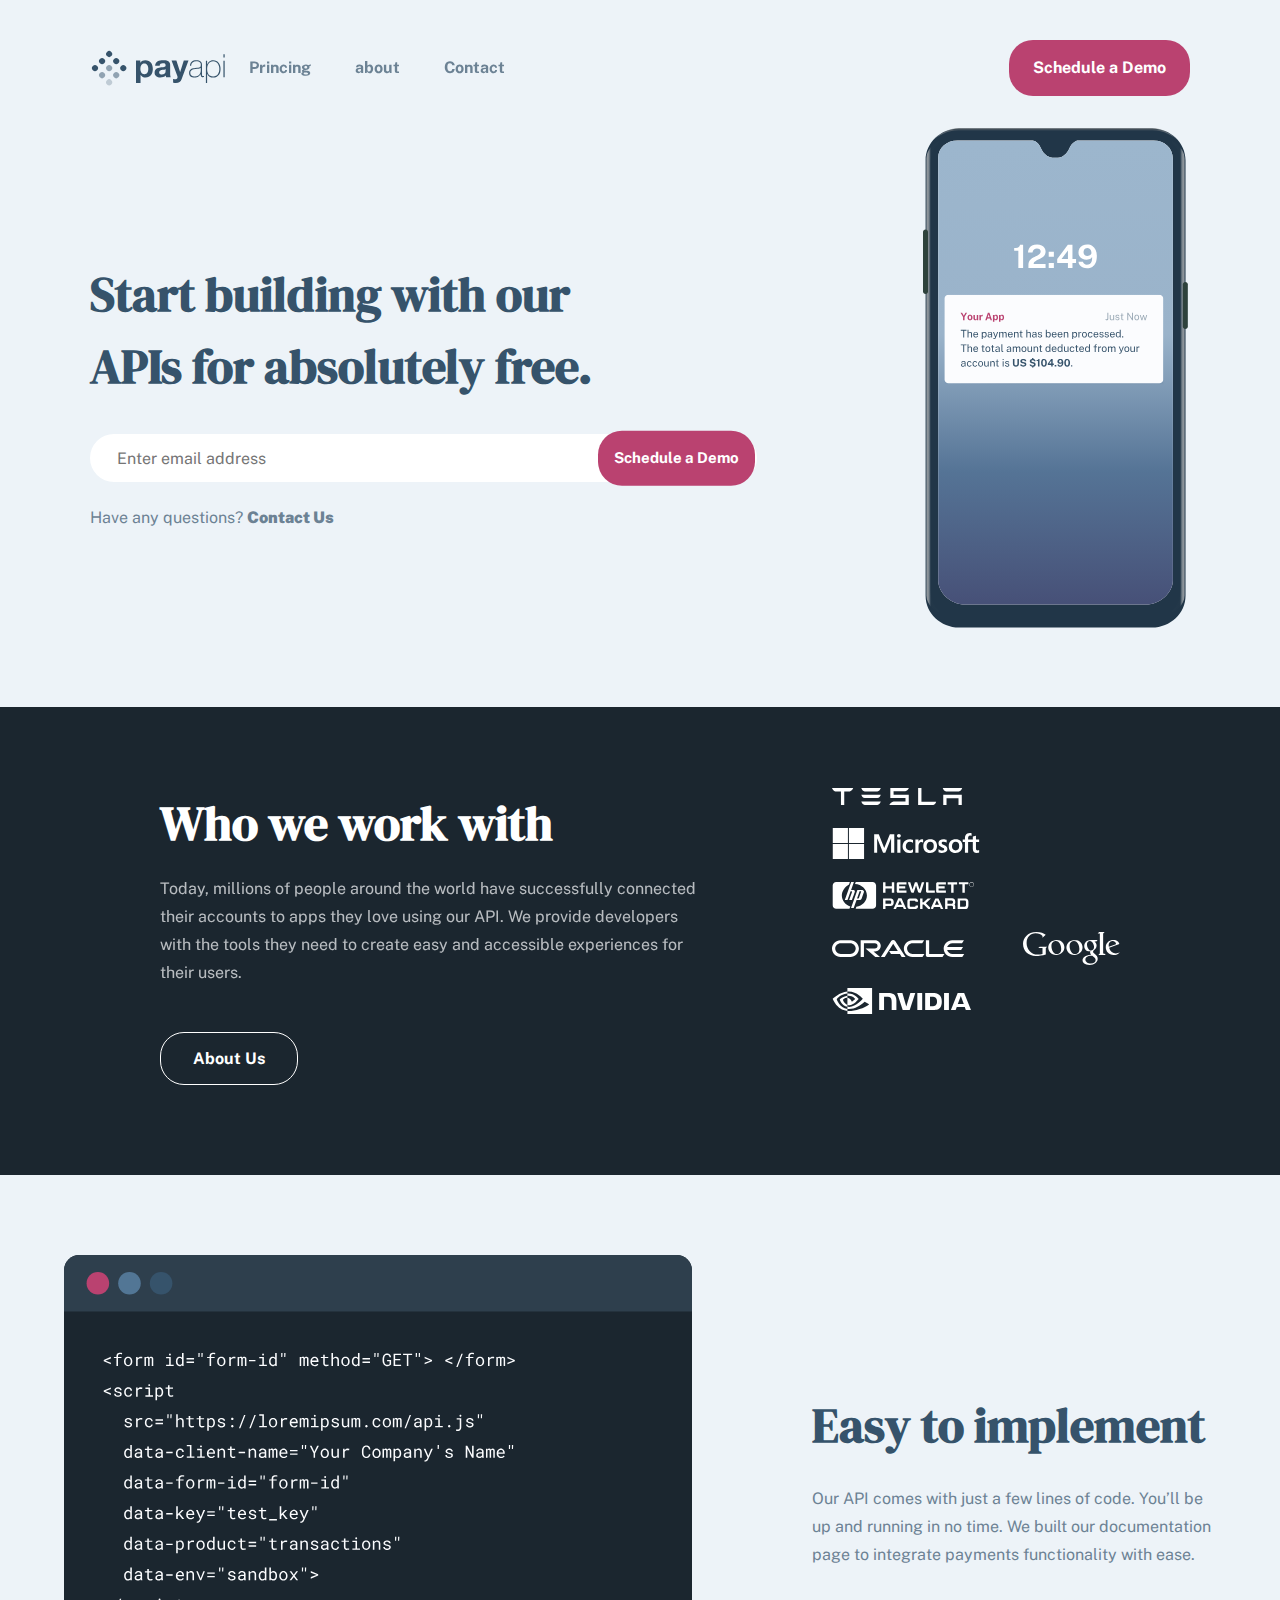
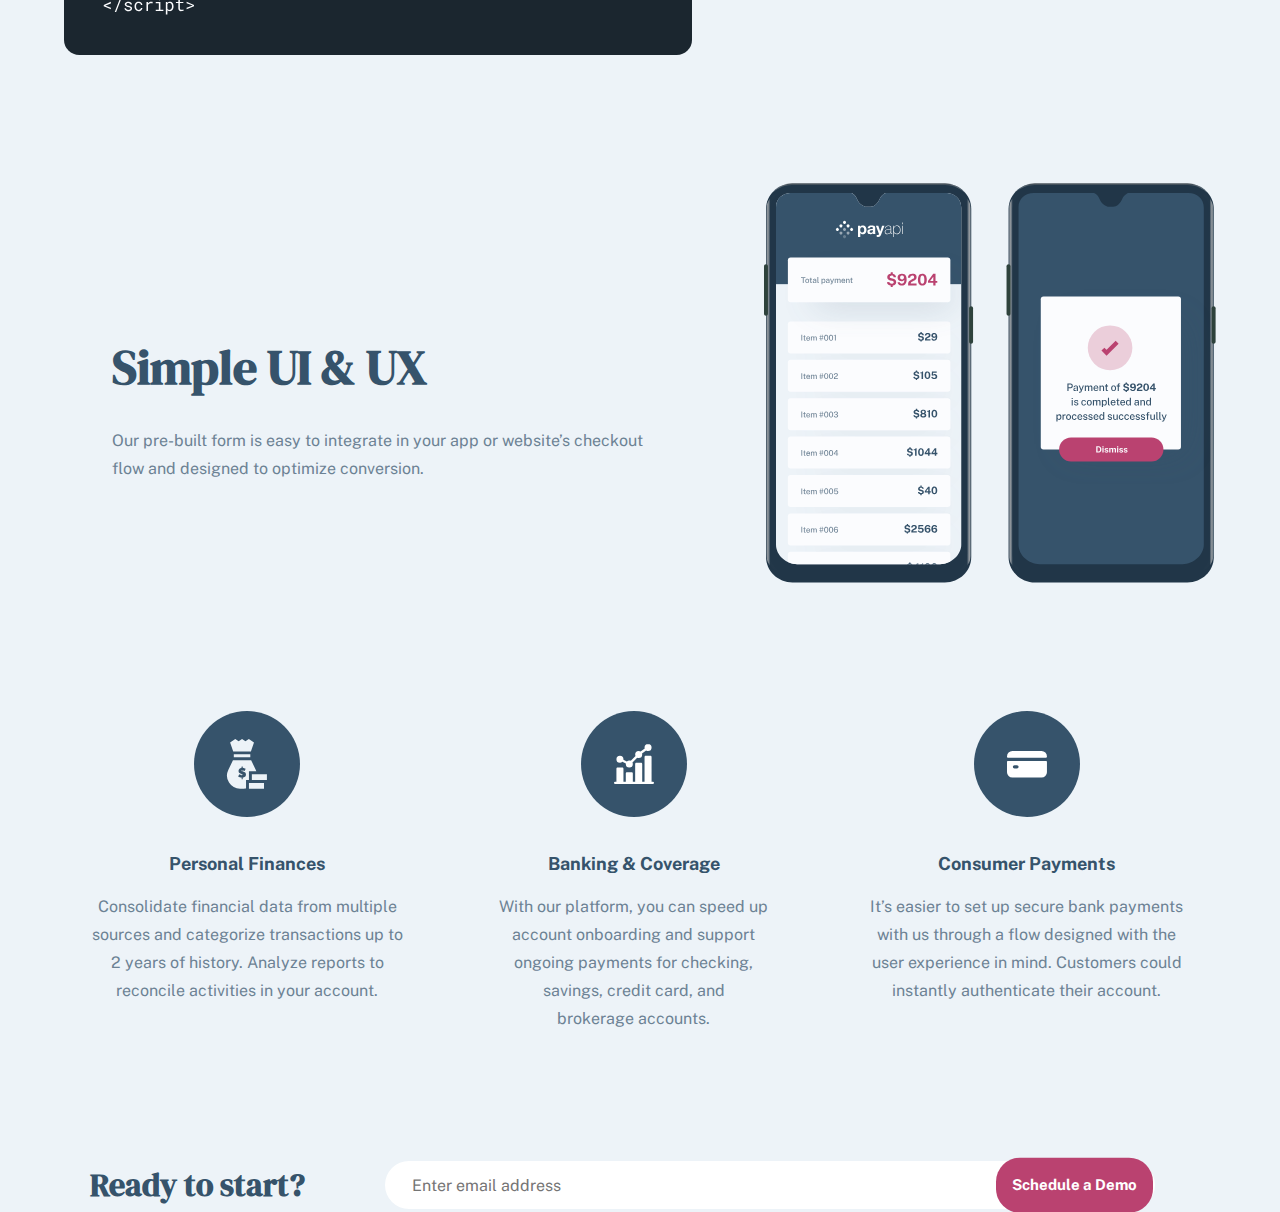
==== commit 53dd97bc: "ticket 20 (plus que le footer" ====
--- a/index.html
+++ b/index.html
@@ -70,55 +70,123 @@
 
     </section>
     <section class="partners">
-    <div class="content">
-        <div class="patterns-logo">
-            <svg width="131" height="17" xmlns="http://www.w3.org/2000/svg"><path d="M89.447.047v13.628h14.74c-.375 1.405-1.264 2.623-2.902 3.325h-15.16V.047h3.322zm-12.588 0c-.374 1.452-1.825 2.81-3.603 3.325H61.558l.047 3.372h15.16V17H57.347c.796-1.64 2.387-2.904 4.259-3.419H73.49V10.07H58.33V.047zM21.196 0v.047c-.371 1.503-1.623 2.912-3.386 3.381h-5.287l-.279.094V17H8.951V3.522l-.278-.094H3.386C1.67 3.052.37 1.55 0 .047L21.196 0zm108.586 6.744V17h-3.275v-6.837h-11.98V17h-3.275V6.744h18.53zM48.783 13.58c-.327 1.499-1.637 3.091-3.416 3.419H32.733c-1.778-.328-3.088-1.92-3.462-3.419zm0-6.884c-.327 1.499-1.637 3.09-3.416 3.419H32.733c-1.778-.375-3.088-1.92-3.462-3.419zM130.203 0c-.374 1.499-1.637 3.09-3.416 3.419h-12.634c-1.731-.375-3.041-1.92-3.416-3.419zm-81.42 0c-.327 1.499-1.637 3.09-3.416 3.419H32.733c-1.778-.375-3.088-1.92-3.462-3.419z" fill="white" fill-rule="nonzero"/></svg>
-            <svg width="148" height="31" xmlns="http://www.w3.org/2000/svg"><path d="M15.922 16v15H.782V16h15.14zm16.149 0v15H16.93V16h15.14zm79.549-4.777c.457 0 .983.054 1.562.16.582.107 1.061.238 1.425.392l.05.021v2.858l-.13-.087a5.195 5.195 0 00-1.403-.642 5.593 5.593 0 00-1.607-.244c-.57 0-1.023.127-1.35.376-.323.248-.48.554-.48.936 0 .432.127.772.378 1.013.261.25.894.574 1.881.965 1.24.493 2.128 1.05 2.64 1.659.516.612.777 1.372.777 2.258 0 1.228-.486 2.232-1.444 2.985-.953.748-2.258 1.127-3.88 1.127-.525 0-1.13-.07-1.795-.205-.667-.135-1.232-.308-1.681-.512l-.049-.022v-3.014l.132.094a6.547 6.547 0 001.776.888c.639.208 1.222.313 1.733.313 1.38 0 2.05-.43 2.05-1.313 0-.31-.067-.561-.197-.745-.134-.187-.371-.38-.706-.572-.342-.195-.88-.443-1.603-.736-.86-.365-1.508-.723-1.928-1.065a3.28 3.28 0 01-.948-1.221c-.204-.465-.308-1.013-.308-1.63 0-1.187.482-2.168 1.431-2.916.944-.744 2.18-1.12 3.674-1.12zM137.763 5c.734 0 1.327.078 1.762.232l.055.02v2.656l-.117-.052a3.424 3.424 0 00-1.379-.31c-.623 0-1.111.198-1.453.586-.344.394-.519.983-.519 1.753v1.655h4.704V8.57l.059-.018 2.98-.9.106-.032v3.92h3.173v2.521h-3.172v6.205c0 .795.144 1.364.43 1.689.281.322.735.485 1.35.485.162 0 .373-.035.626-.105.25-.069.465-.161.637-.274l.13-.084v2.544l-.042.025c-.19.106-.51.206-.981.306a6.562 6.562 0 01-1.347.148c-2.62 0-3.95-1.409-3.95-4.189v-6.75h-4.703v10.622h-3.171V14.06h-2.21V11.54h2.21V9.72c0-.913.204-1.739.607-2.454a4.246 4.246 0 011.716-1.673c.733-.394 1.574-.593 2.5-.593zm-13.973 6.223c2.07 0 3.71.608 4.877 1.806 1.166 1.198 1.757 2.865 1.757 4.955 0 2.116-.63 3.833-1.873 5.102-1.243 1.27-2.953 1.913-5.082 1.913-2.043 0-3.694-.61-4.907-1.817-1.214-1.206-1.829-2.86-1.829-4.919 0-2.166.63-3.9 1.873-5.152 1.244-1.253 2.988-1.888 5.184-1.888zm-25.402 0c2.069 0 3.71.608 4.876 1.806 1.166 1.198 1.758 2.865 1.758 4.955 0 2.116-.63 3.833-1.873 5.102-1.243 1.27-2.953 1.913-5.082 1.913-2.043 0-3.694-.61-4.907-1.817-1.214-1.206-1.83-2.86-1.83-4.919 0-2.166.631-3.9 1.874-5.152 1.243-1.253 2.988-1.888 5.184-1.888zm-20.614 0c.56 0 1.148.062 1.75.186.606.123 1.093.286 1.45.483l.043.024V14.9l-.132-.094c-.95-.68-1.953-1.023-2.982-1.023-1.204 0-2.193.402-2.939 1.196-.748.797-1.127 1.876-1.127 3.208 0 1.324.364 2.376 1.082 3.126.716.748 1.703 1.128 2.932 1.128.443 0 .947-.097 1.501-.287a5.917 5.917 0 001.533-.788l.132-.095v2.833l-.042.023c-1.019.58-2.29.873-3.779.873-1.276 0-2.428-.277-3.425-.822a5.855 5.855 0 01-2.344-2.339c-.557-1.004-.839-2.144-.839-3.385 0-1.418.291-2.69.863-3.777a6.127 6.127 0 012.513-2.55c1.09-.6 2.372-.904 3.81-.904zm12.076.089c.523 0 .935.062 1.227.184l.05.021v3.117l-.13-.094c-.146-.103-.392-.201-.731-.292a3.724 3.724 0 00-.942-.136c-.833 0-1.515.355-2.026 1.056-.519.71-.781 1.648-.781 2.792v6.723h-3.133V11.54h3.133v2.276h.033c.293-.739.675-1.331 1.205-1.763a3.236 3.236 0 012.095-.741zm-21.42.228v13.143h-3.132V11.54h3.133zM46.77 6.343l5.458 13.622 5.624-13.622h4.425v18.34H59.08V10.57h-.103l-5.674 14.113h-2.267l-5.764-14.114h-.103v14.114h-3.005V6.343h4.605zm76.854 7.44c-1.134 0-2.033.382-2.673 1.136-.643.759-.97 1.85-.97 3.243 0 1.351.327 2.414.97 3.16.64.742 1.547 1.119 2.698 1.119 1.158 0 2.044-.37 2.633-1.098.593-.733.894-1.83.894-3.257 0-1.41-.32-2.492-.95-3.217-.627-.72-1.503-1.086-2.602-1.086zm-25.402 0c-1.134 0-2.033.382-2.672 1.136-.644.759-.97 1.85-.97 3.243 0 1.351.325 2.414.969 3.16.64.742 1.547 1.119 2.698 1.119 1.158 0 2.044-.37 2.632-1.098.594-.733.894-1.83.894-3.257 0-1.41-.32-2.492-.95-3.217-.627-.72-1.502-1.086-2.601-1.086zM15.922 0v15H.782V0h15.14zM32.07 0v15H16.93V0h15.14zm34.825 5.941c.543 0 1.001.178 1.362.53.362.353.546.782.546 1.276 0 .503-.189.929-.56 1.264-.37.334-.823.503-1.347.503-.525 0-.976-.17-1.341-.503a1.646 1.646 0 01-.554-1.264c0-.512.189-.945.56-1.29.369-.343.819-.516 1.334-.516z" fill="white" fill-rule="nonzero"/></svg>
-            <svg width="142" height="27" xmlns="http://www.w3.org/2000/svg"><path d="M69.493 16.373L74.305 27h-2.478l-.868-1.923h-6.086L64.015 27h-2.572l4.907-10.627h3.143zm50.612 0c1.715 0 3.191 1.202 3.191 3.366 0 1.923-.38 2.644-.953 3.126.762.384.953 1.297.953 1.922v2.211h-2.286v-1.922c0-.433-.477-1.203-1.43-1.203h-4.095V27h-2.382V16.373zm-29.566.01v3.984h1.046l4.138-3.984h3.234l-5.09 4.991 4.233 4.224v1.392h-1.808l-4.517-4.416H90.54v4.416h-2.427V16.383h2.427zm-31.815.006c1.282 0 3.04.815 3.04 3.835 0 2.973-1.616 3.787-3.041 3.787h-5.226v2.973h-2.423V16.389zm74.75.002c1.995 0 2.945 1.39 2.945 3.259v3.237c-.012 1.508-.265 4.094-2.992 4.094h-7.74v-10.59zm-26.99.003l4.797 10.585h-2.47l-.865-1.916h-6.067l-.854 1.916h-1.899v-1.485l4.225-9.1h3.133zm-22.863.006c1.518.047 2.418 1.627 2.418 2.536v.908H83.62c-.049-.479-.475-1.195-.854-1.195h-4.175c-.947 0-.805.956-.805.956v4.21c0 .766.474.957.759.957h4.126c.9 0 .997-.765.997-1.244h2.37v.957c0 1.58-1.09 2.488-2.417 2.488h-5.787c-1.803 0-2.467-1.388-2.467-2.488v-5.598c0-1.195 1.28-2.487 2.419-2.487zM40.52 0c1.97 0 3.567 1.58 3.567 3.57v19.72a3.6 3.6 0 01-1.046 2.539 3.537 3.537 0 01-2.52 1.044H23.662l.718-2.17c5.98-.888 10.545-5.597 10.545-11.273 0-6.106-5.283-11.094-11.929-11.409L23.76 0h16.76zM17.886 0l-.855 2.4c-4.115 2.205-7.199 6.638-7.199 11.03 0 4.998 3.55 9.408 8.488 11.01l-.861 2.433H4.252c-1.965 0-3.558-1.625-3.558-3.61V3.598C.693 1.614 2.285.004 4.252.001h13.634zm11.91 7.902c1.328 0 2.705.698 1.993 2.605l-2.041 5.677c-.38 1.07-.712 1.815-2.706 1.815h-2.495L21.727 26H19.02l6.36-18.098zm103.062 10.694h-4.75v6.18h4.56c.854 0 1.329-.814 1.329-1.724v-3.02c.049-.669-.426-1.436-1.14-1.436zm-64.937-.252l-2.048 4.52h4.049l-2.001-4.52zm36.997.014l-2.042 4.502h4.074l-2.032-4.502zm-46.907.236h-4.514v3.212h4.656c1.046 0 1.046-1.102 1.046-1.581v-.07c-.003-.512-.054-1.56-1.188-1.56zm61.568-.009h-4.095v3.077h4.382c.905 0 1.143-1.106 1.143-1.634 0-.53-.238-1.443-1.43-1.443zM21.934 0l-2.838 7.947h1.609c1.655 0 2.507.696 2.081 2.086-.426 1.39-2.838 7.969-2.838 7.969h-2.79l2.79-7.784c.094-.464.094-.88-.472-.88h-.852l-3.121 8.664h-2.697V18L19.191 0h2.743zM28.8 9.298h-1.187l-2.574 7.305h1.197c.475 0 .712-.512.76-.791.003-.017.012-.051.028-.102l.063-.198c.146-.442.447-1.301.77-2.213l.177-.5c.505-1.419 1.003-2.803 1.003-2.803.142-.372.19-.698-.237-.698zM78.28.156l2.241 7.264L82.904.204h2.287l2.382 7.216 2.24-7.264h2.43l-3.43 10.632h-1.43c-.715-.001-1.405-1.083-1.549-1.612L84.048 3.62l-2.335 7.168h-1.477c-.715 0-1.335-1.106-1.478-1.635L75.85.156h2.43zm58.079.002V2.37h-3.548v8.413h-2.428V2.37h-3.5V.158h9.476zM74.48.167v2.21h-7.325v1.968h6.088v2.208h-6.088v2.016h7.325v2.207h-8.228c-.952 0-1.522-.768-1.522-1.392V1.751c0-.96.57-1.584 1.664-1.584h8.086zm50.658-.002v2.21h-3.545v8.401h-2.425V2.375h-3.497V.165h9.467zm-11.244.006v2.206h-7.32v1.967h6.084V6.55h-6.084v2.015h7.32v2.206h-8.223c-.952 0-1.522-.767-1.522-1.391V1.755c0-.96.57-1.584 1.664-1.584h8.08zM53.497.174v4.17h6.319V.175h2.423v10.595h-2.423v-4.22h-6.32v4.22h-2.422V.174h2.423zm42.929.004V8.56h6.41v2.204h-7.123c-1.092 0-1.71-.766-1.71-1.58V.177h2.423zm43.216-.084c.627-.01 1.23.24 1.669.692.458.462.689 1.021.689 1.677.01.634-.24 1.243-.69 1.686a2.26 2.26 0 01-1.668.699 2.244 2.244 0 01-1.665-.699 2.317 2.317 0 01-.683-1.686 2.3 2.3 0 01.69-1.677 2.255 2.255 0 011.658-.692zm.001.32c-.56 0-1.036.2-1.431.602-.394.399-.59.881-.59 1.446-.01.546.202 1.073.587 1.457a1.93 1.93 0 001.433.602c.54.009 1.06-.21 1.434-.602.394-.402.59-.887.59-1.457 0-.565-.196-1.047-.59-1.446a1.941 1.941 0 00-1.433-.602z" fill="white" fill-rule="nonzero"/></svg>
-            <svg width="133" height="17" xmlns="http://www.w3.org/2000/svg"><path d="M57.081 11.06h8.737l-4.62-7.351-8.479 13.29h-3.858L59.174 1.036A2.445 2.445 0 0161.198 0c.802 0 1.55.376 1.984 1.008L73.536 17h-3.859l-1.82-2.97H59.01l-1.93-2.97zm40.084 2.97V.16h-3.274v15.226c0 .417.163.82.475 1.129.313.309.734.484 1.196.484h14.933l1.93-2.97h-15.26zM42.99 11.543c3.18 0 5.762-2.54 5.762-5.684 0-3.145-2.582-5.698-5.762-5.698H28.665V17h3.273V3.131h10.835a2.734 2.734 0 012.745 2.729 2.733 2.733 0 01-2.745 2.727l-9.231-.013L43.317 17h4.756l-6.577-5.456h1.495zM8.514 17C3.814 17 0 13.237 0 8.587S3.814.161 8.514.161h9.896c4.701 0 8.513 3.776 8.513 8.426S23.11 17 18.41 17H8.514zm9.676-2.97c3.045 0 5.512-2.433 5.512-5.443s-2.467-5.456-5.512-5.456H8.733c-3.044 0-5.511 2.446-5.511 5.456 0 3.01 2.467 5.443 5.511 5.443h9.457zM80.37 17c-4.7 0-8.519-3.763-8.519-8.413S75.67.161 80.371.161h11.754l-1.917 2.97h-9.62c-3.043 0-5.516 2.446-5.516 5.456 0 3.01 2.473 5.443 5.516 5.443h11.808L90.466 17H80.371zm40.044-2.97c-2.513 0-4.647-1.666-5.299-3.965h13.996l1.929-2.97h-15.925c.652-2.284 2.786-3.964 5.3-3.964h9.606l1.943-2.97h-11.767c-4.702 0-8.52 3.776-8.52 8.426s3.818 8.412 8.52 8.412h10.096l1.929-2.97h-11.808z" fill="white" fill-rule="nonzero"/></svg>
-            <svg width="97" height="33" xmlns="http://www.w3.org/2000/svg"><path d="M74.618 8l-1.331 1.376h-1.77c1.45 1.274 2.086 2.635 2.086 4.217 0 2.306-1.259 3.462-2.15 4.243-.163.15-.598.462-.85.736-.142.168-.531.613-.531 1.285 0 .47.151.869.931 1.496 2.654 2.055 3.702 3.246 3.702 5.42 0 3.085-2.836 6.227-8.313 6.227-4.625 0-6.827-2.338-6.827-4.714 0-2.713 2.434-5.238 8.49-5.619-.64-.75-.942-1.237-.942-2.104.001-.589.244-1.197.244-1.197h-.89c-3.52 0-5.226-2.777-5.226-5.238C61.241 10.895 63.635 8 68.06 8h6.558zM68.59 23.664c-4.543.065-6.2 1.836-6.2 3.894 0 2.485 2.417 4.006 5.579 4.006 2.88 0 4.658-1.554 4.658-3.535 0-1.442-.808-2.25-2.103-3.31-.557-.439-1.353-1.027-1.353-1.027s-.243-.028-.58-.028zM13.512 0c4.22 0 7.172 1.284 9.21 2.636L19.5 5.794V3.891c-1.719-1.527-3.64-2.623-6.942-2.623-5.219 0-8.96 3.966-8.96 9.621 0 5.766 4.136 11.67 11.172 11.67 1.736 0 3.406-.23 4.729-.646V16.08h-4.24l1.42-1.38h7.56l-1.113 1.09c-.206.186-.344.398-.344.706v6.027C19.25 23.485 16.197 24 12.757 24 5.66 24 .015 19.425.015 11.83.015 6.492 4.249 0 13.512 0zm20.227 8c4.6.001 7.658 3.606 7.658 7.318 0 3.985-3.129 7.682-8.23 7.682-5.302 0-7.919-4.014-7.919-7.394C25.248 11.69 28.497 8 33.74 8zm47.873-8l-1.16 1.14a.878.878 0 00-.306.69v19.09c0 .41.295.831.79.89l1.844.227-.98.963h-6.425l1.177-1.154c.193-.197.283-.388.283-.669V1.403h-2.13L76.132 0h5.48zm8.66 8c3.852 0 5.528 1.987 6.123 3.96L86.1 15.833c.983 3.597 3.792 5.554 6.706 5.554 1.534 0 2.688-.436 4.103-1.1-.75.933-1.776 1.676-2.844 2.134-.995.425-2.057.579-3.346.579-5.172 0-7.94-3.978-7.94-7.798C82.78 10.576 86.638 8 90.27 8zM51.906 8c4.6.001 7.658 3.606 7.658 7.318 0 3.985-3.13 7.682-8.23 7.682-5.302 0-7.919-4.014-7.919-7.394C43.416 11.69 46.665 8 51.907 8zM32.87 9.076c-.6 0-1.514.114-2.49.715-1.194.802-1.952 1.891-1.952 4.122 0 2.24.79 4.533 1.597 5.766.918 1.34 2.143 2.36 3.897 2.36h.069c.684-.015 4.221-.29 4.221-5.017 0-3.308-1.646-7.946-5.342-7.946zm18.168 0c-.6 0-1.515.114-2.49.715-1.194.802-1.952 1.891-1.952 4.122 0 2.24.79 4.533 1.597 5.766.917 1.34 2.143 2.36 3.897 2.36h.069c.684-.015 4.221-.29 4.221-5.017 0-3.308-1.646-7.946-5.342-7.946zm15.801-.047c-1.547 0-2.848 1.2-2.848 3.458 0 2.5 1.17 4.603 2.348 5.392.53.375 1.157.526 1.68.526 1.067 0 3.04-.718 3.04-3.344 0-2.432-1.254-4.398-2.039-5.13-.708-.609-1.378-.902-2.18-.902zm22.758.03c-1.288 0-3.9.898-3.9 4.26 0 .801.172 1.543.172 1.543l6.328-2.382c.503-.185.758-.384.758-.762 0-1.168-1.41-2.66-3.358-2.66z" fill="white" fill-rule="nonzero"/></svg>
-            <svg width="139" height="26" xmlns="http://www.w3.org/2000/svg"><path d="M40.086 0v26H15.427v-3.053c.522.058 1.043.087 1.594.087 5.708 0 15.777-2.908 20.095-6.525-.638-.637-3.724-2.098-4.477-2.706-4.55 3.907-9.243 7.22-15.734 7.22-.493 0-1-.044-1.492-.101v-2.17c.594.1 1.188.158 1.796.158 6.969 0 13.662-8.13 13.662-8.13s-5.838-7.626-14.777-7.322l-.696.043V0h24.688zM15.413 3.501l-.001 1.909-.014.001v.001l-.37.034c-6.73.69-10.15 5.567-10.275 5.748-.003.005 2.706 8.744 10.645 9.728v2.025C4.576 21.934.722 10.794.722 10.794s6.81-6.656 14.69-7.293zM90.19 5.03V22h-4.854V5.029h4.854zm9.78 0c3.876 0 6.47.46 8.249 2.833 1.005 1.323 1.574 3.452 1.574 5.84 0 2.603-.67 4.99-1.72 6.069C106.6 21.31 105.23 22 101.033 22h-7.87V5.029zm-29.558 0l3.877 13.447L78.341 5.03h4.955L77.699 22h-6.995L65.165 5.029h5.247zm46.508 0V22h-4.854V5.029h4.854zM56.07 5c4.16.03 8.351 1.013 8.351 7.607v9.378h-4.751v-7.752c0-2.374-.306-3.682-1.079-4.488-.597-.633-1.472-.935-2.725-.935l-3.819-.014v13.189h-4.897V5zm76.094.028L139 21.97h-5.203l-1.02-2.991h-8.016l-1.079 3.006h-4.78l6.777-16.957h6.486zM15.398 7.755v2.026h-.014c-2.507-.304-4.477 2.04-4.477 2.04l.008.027c.106.351 1.272 3.978 4.483 5.066v1.852c-5.998-1.071-7.664-7.307-7.664-7.307l.07-.074.089-.089c.663-.656 3.376-3.091 7.505-3.54zm84.659.956h-2.084v9.65h2.084c3.031 0 4.984-1.352 4.984-4.832 0-3.48-1.953-4.818-4.984-4.818zm-73.315 2.198l-.019.027-.099.131c-.743.976-4.891 6.15-9.313 6.15-.652 0-1.29-.1-1.898-.303V9.795c2.506.304 3.013 1.404 4.506 3.907l3.346-2.807s-2.448-3.198-6.563-3.198a9.832 9.832 0 00-1.304.058V5.412h.015l-.001-.002.334-.019c.116-.005.232-.009.348-.009 6.432-.202 10.648 5.527 10.648 5.527zm102.085-2.788l-3.032 7.94h5.976l-2.944-7.94z" fill="white" fill-rule="nonzero"/></svg>
+        <div class="content">
+            <div class="patterns-logo">
+                <svg width="131" height="17" xmlns="http://www.w3.org/2000/svg">
+                    <path
+                        d="M89.447.047v13.628h14.74c-.375 1.405-1.264 2.623-2.902 3.325h-15.16V.047h3.322zm-12.588 0c-.374 1.452-1.825 2.81-3.603 3.325H61.558l.047 3.372h15.16V17H57.347c.796-1.64 2.387-2.904 4.259-3.419H73.49V10.07H58.33V.047zM21.196 0v.047c-.371 1.503-1.623 2.912-3.386 3.381h-5.287l-.279.094V17H8.951V3.522l-.278-.094H3.386C1.67 3.052.37 1.55 0 .047L21.196 0zm108.586 6.744V17h-3.275v-6.837h-11.98V17h-3.275V6.744h18.53zM48.783 13.58c-.327 1.499-1.637 3.091-3.416 3.419H32.733c-1.778-.328-3.088-1.92-3.462-3.419zm0-6.884c-.327 1.499-1.637 3.09-3.416 3.419H32.733c-1.778-.375-3.088-1.92-3.462-3.419zM130.203 0c-.374 1.499-1.637 3.09-3.416 3.419h-12.634c-1.731-.375-3.041-1.92-3.416-3.419zm-81.42 0c-.327 1.499-1.637 3.09-3.416 3.419H32.733c-1.778-.375-3.088-1.92-3.462-3.419z"
+                        fill="white" fill-rule="nonzero" />
+                </svg>
+                <svg width="148" height="31" xmlns="http://www.w3.org/2000/svg">
+                    <path
+                        d="M15.922 16v15H.782V16h15.14zm16.149 0v15H16.93V16h15.14zm79.549-4.777c.457 0 .983.054 1.562.16.582.107 1.061.238 1.425.392l.05.021v2.858l-.13-.087a5.195 5.195 0 00-1.403-.642 5.593 5.593 0 00-1.607-.244c-.57 0-1.023.127-1.35.376-.323.248-.48.554-.48.936 0 .432.127.772.378 1.013.261.25.894.574 1.881.965 1.24.493 2.128 1.05 2.64 1.659.516.612.777 1.372.777 2.258 0 1.228-.486 2.232-1.444 2.985-.953.748-2.258 1.127-3.88 1.127-.525 0-1.13-.07-1.795-.205-.667-.135-1.232-.308-1.681-.512l-.049-.022v-3.014l.132.094a6.547 6.547 0 001.776.888c.639.208 1.222.313 1.733.313 1.38 0 2.05-.43 2.05-1.313 0-.31-.067-.561-.197-.745-.134-.187-.371-.38-.706-.572-.342-.195-.88-.443-1.603-.736-.86-.365-1.508-.723-1.928-1.065a3.28 3.28 0 01-.948-1.221c-.204-.465-.308-1.013-.308-1.63 0-1.187.482-2.168 1.431-2.916.944-.744 2.18-1.12 3.674-1.12zM137.763 5c.734 0 1.327.078 1.762.232l.055.02v2.656l-.117-.052a3.424 3.424 0 00-1.379-.31c-.623 0-1.111.198-1.453.586-.344.394-.519.983-.519 1.753v1.655h4.704V8.57l.059-.018 2.98-.9.106-.032v3.92h3.173v2.521h-3.172v6.205c0 .795.144 1.364.43 1.689.281.322.735.485 1.35.485.162 0 .373-.035.626-.105.25-.069.465-.161.637-.274l.13-.084v2.544l-.042.025c-.19.106-.51.206-.981.306a6.562 6.562 0 01-1.347.148c-2.62 0-3.95-1.409-3.95-4.189v-6.75h-4.703v10.622h-3.171V14.06h-2.21V11.54h2.21V9.72c0-.913.204-1.739.607-2.454a4.246 4.246 0 011.716-1.673c.733-.394 1.574-.593 2.5-.593zm-13.973 6.223c2.07 0 3.71.608 4.877 1.806 1.166 1.198 1.757 2.865 1.757 4.955 0 2.116-.63 3.833-1.873 5.102-1.243 1.27-2.953 1.913-5.082 1.913-2.043 0-3.694-.61-4.907-1.817-1.214-1.206-1.829-2.86-1.829-4.919 0-2.166.63-3.9 1.873-5.152 1.244-1.253 2.988-1.888 5.184-1.888zm-25.402 0c2.069 0 3.71.608 4.876 1.806 1.166 1.198 1.758 2.865 1.758 4.955 0 2.116-.63 3.833-1.873 5.102-1.243 1.27-2.953 1.913-5.082 1.913-2.043 0-3.694-.61-4.907-1.817-1.214-1.206-1.83-2.86-1.83-4.919 0-2.166.631-3.9 1.874-5.152 1.243-1.253 2.988-1.888 5.184-1.888zm-20.614 0c.56 0 1.148.062 1.75.186.606.123 1.093.286 1.45.483l.043.024V14.9l-.132-.094c-.95-.68-1.953-1.023-2.982-1.023-1.204 0-2.193.402-2.939 1.196-.748.797-1.127 1.876-1.127 3.208 0 1.324.364 2.376 1.082 3.126.716.748 1.703 1.128 2.932 1.128.443 0 .947-.097 1.501-.287a5.917 5.917 0 001.533-.788l.132-.095v2.833l-.042.023c-1.019.58-2.29.873-3.779.873-1.276 0-2.428-.277-3.425-.822a5.855 5.855 0 01-2.344-2.339c-.557-1.004-.839-2.144-.839-3.385 0-1.418.291-2.69.863-3.777a6.127 6.127 0 012.513-2.55c1.09-.6 2.372-.904 3.81-.904zm12.076.089c.523 0 .935.062 1.227.184l.05.021v3.117l-.13-.094c-.146-.103-.392-.201-.731-.292a3.724 3.724 0 00-.942-.136c-.833 0-1.515.355-2.026 1.056-.519.71-.781 1.648-.781 2.792v6.723h-3.133V11.54h3.133v2.276h.033c.293-.739.675-1.331 1.205-1.763a3.236 3.236 0 012.095-.741zm-21.42.228v13.143h-3.132V11.54h3.133zM46.77 6.343l5.458 13.622 5.624-13.622h4.425v18.34H59.08V10.57h-.103l-5.674 14.113h-2.267l-5.764-14.114h-.103v14.114h-3.005V6.343h4.605zm76.854 7.44c-1.134 0-2.033.382-2.673 1.136-.643.759-.97 1.85-.97 3.243 0 1.351.327 2.414.97 3.16.64.742 1.547 1.119 2.698 1.119 1.158 0 2.044-.37 2.633-1.098.593-.733.894-1.83.894-3.257 0-1.41-.32-2.492-.95-3.217-.627-.72-1.503-1.086-2.602-1.086zm-25.402 0c-1.134 0-2.033.382-2.672 1.136-.644.759-.97 1.85-.97 3.243 0 1.351.325 2.414.969 3.16.64.742 1.547 1.119 2.698 1.119 1.158 0 2.044-.37 2.632-1.098.594-.733.894-1.83.894-3.257 0-1.41-.32-2.492-.95-3.217-.627-.72-1.502-1.086-2.601-1.086zM15.922 0v15H.782V0h15.14zM32.07 0v15H16.93V0h15.14zm34.825 5.941c.543 0 1.001.178 1.362.53.362.353.546.782.546 1.276 0 .503-.189.929-.56 1.264-.37.334-.823.503-1.347.503-.525 0-.976-.17-1.341-.503a1.646 1.646 0 01-.554-1.264c0-.512.189-.945.56-1.29.369-.343.819-.516 1.334-.516z"
+                        fill="white" fill-rule="nonzero" />
+                </svg>
+                <svg width="142" height="27" xmlns="http://www.w3.org/2000/svg">
+                    <path
+                        d="M69.493 16.373L74.305 27h-2.478l-.868-1.923h-6.086L64.015 27h-2.572l4.907-10.627h3.143zm50.612 0c1.715 0 3.191 1.202 3.191 3.366 0 1.923-.38 2.644-.953 3.126.762.384.953 1.297.953 1.922v2.211h-2.286v-1.922c0-.433-.477-1.203-1.43-1.203h-4.095V27h-2.382V16.373zm-29.566.01v3.984h1.046l4.138-3.984h3.234l-5.09 4.991 4.233 4.224v1.392h-1.808l-4.517-4.416H90.54v4.416h-2.427V16.383h2.427zm-31.815.006c1.282 0 3.04.815 3.04 3.835 0 2.973-1.616 3.787-3.041 3.787h-5.226v2.973h-2.423V16.389zm74.75.002c1.995 0 2.945 1.39 2.945 3.259v3.237c-.012 1.508-.265 4.094-2.992 4.094h-7.74v-10.59zm-26.99.003l4.797 10.585h-2.47l-.865-1.916h-6.067l-.854 1.916h-1.899v-1.485l4.225-9.1h3.133zm-22.863.006c1.518.047 2.418 1.627 2.418 2.536v.908H83.62c-.049-.479-.475-1.195-.854-1.195h-4.175c-.947 0-.805.956-.805.956v4.21c0 .766.474.957.759.957h4.126c.9 0 .997-.765.997-1.244h2.37v.957c0 1.58-1.09 2.488-2.417 2.488h-5.787c-1.803 0-2.467-1.388-2.467-2.488v-5.598c0-1.195 1.28-2.487 2.419-2.487zM40.52 0c1.97 0 3.567 1.58 3.567 3.57v19.72a3.6 3.6 0 01-1.046 2.539 3.537 3.537 0 01-2.52 1.044H23.662l.718-2.17c5.98-.888 10.545-5.597 10.545-11.273 0-6.106-5.283-11.094-11.929-11.409L23.76 0h16.76zM17.886 0l-.855 2.4c-4.115 2.205-7.199 6.638-7.199 11.03 0 4.998 3.55 9.408 8.488 11.01l-.861 2.433H4.252c-1.965 0-3.558-1.625-3.558-3.61V3.598C.693 1.614 2.285.004 4.252.001h13.634zm11.91 7.902c1.328 0 2.705.698 1.993 2.605l-2.041 5.677c-.38 1.07-.712 1.815-2.706 1.815h-2.495L21.727 26H19.02l6.36-18.098zm103.062 10.694h-4.75v6.18h4.56c.854 0 1.329-.814 1.329-1.724v-3.02c.049-.669-.426-1.436-1.14-1.436zm-64.937-.252l-2.048 4.52h4.049l-2.001-4.52zm36.997.014l-2.042 4.502h4.074l-2.032-4.502zm-46.907.236h-4.514v3.212h4.656c1.046 0 1.046-1.102 1.046-1.581v-.07c-.003-.512-.054-1.56-1.188-1.56zm61.568-.009h-4.095v3.077h4.382c.905 0 1.143-1.106 1.143-1.634 0-.53-.238-1.443-1.43-1.443zM21.934 0l-2.838 7.947h1.609c1.655 0 2.507.696 2.081 2.086-.426 1.39-2.838 7.969-2.838 7.969h-2.79l2.79-7.784c.094-.464.094-.88-.472-.88h-.852l-3.121 8.664h-2.697V18L19.191 0h2.743zM28.8 9.298h-1.187l-2.574 7.305h1.197c.475 0 .712-.512.76-.791.003-.017.012-.051.028-.102l.063-.198c.146-.442.447-1.301.77-2.213l.177-.5c.505-1.419 1.003-2.803 1.003-2.803.142-.372.19-.698-.237-.698zM78.28.156l2.241 7.264L82.904.204h2.287l2.382 7.216 2.24-7.264h2.43l-3.43 10.632h-1.43c-.715-.001-1.405-1.083-1.549-1.612L84.048 3.62l-2.335 7.168h-1.477c-.715 0-1.335-1.106-1.478-1.635L75.85.156h2.43zm58.079.002V2.37h-3.548v8.413h-2.428V2.37h-3.5V.158h9.476zM74.48.167v2.21h-7.325v1.968h6.088v2.208h-6.088v2.016h7.325v2.207h-8.228c-.952 0-1.522-.768-1.522-1.392V1.751c0-.96.57-1.584 1.664-1.584h8.086zm50.658-.002v2.21h-3.545v8.401h-2.425V2.375h-3.497V.165h9.467zm-11.244.006v2.206h-7.32v1.967h6.084V6.55h-6.084v2.015h7.32v2.206h-8.223c-.952 0-1.522-.767-1.522-1.391V1.755c0-.96.57-1.584 1.664-1.584h8.08zM53.497.174v4.17h6.319V.175h2.423v10.595h-2.423v-4.22h-6.32v4.22h-2.422V.174h2.423zm42.929.004V8.56h6.41v2.204h-7.123c-1.092 0-1.71-.766-1.71-1.58V.177h2.423zm43.216-.084c.627-.01 1.23.24 1.669.692.458.462.689 1.021.689 1.677.01.634-.24 1.243-.69 1.686a2.26 2.26 0 01-1.668.699 2.244 2.244 0 01-1.665-.699 2.317 2.317 0 01-.683-1.686 2.3 2.3 0 01.69-1.677 2.255 2.255 0 011.658-.692zm.001.32c-.56 0-1.036.2-1.431.602-.394.399-.59.881-.59 1.446-.01.546.202 1.073.587 1.457a1.93 1.93 0 001.433.602c.54.009 1.06-.21 1.434-.602.394-.402.59-.887.59-1.457 0-.565-.196-1.047-.59-1.446a1.941 1.941 0 00-1.433-.602z"
+                        fill="white" fill-rule="nonzero" />
+                </svg>
+                <svg width="133" height="17" xmlns="http://www.w3.org/2000/svg">
+                    <path
+                        d="M57.081 11.06h8.737l-4.62-7.351-8.479 13.29h-3.858L59.174 1.036A2.445 2.445 0 0161.198 0c.802 0 1.55.376 1.984 1.008L73.536 17h-3.859l-1.82-2.97H59.01l-1.93-2.97zm40.084 2.97V.16h-3.274v15.226c0 .417.163.82.475 1.129.313.309.734.484 1.196.484h14.933l1.93-2.97h-15.26zM42.99 11.543c3.18 0 5.762-2.54 5.762-5.684 0-3.145-2.582-5.698-5.762-5.698H28.665V17h3.273V3.131h10.835a2.734 2.734 0 012.745 2.729 2.733 2.733 0 01-2.745 2.727l-9.231-.013L43.317 17h4.756l-6.577-5.456h1.495zM8.514 17C3.814 17 0 13.237 0 8.587S3.814.161 8.514.161h9.896c4.701 0 8.513 3.776 8.513 8.426S23.11 17 18.41 17H8.514zm9.676-2.97c3.045 0 5.512-2.433 5.512-5.443s-2.467-5.456-5.512-5.456H8.733c-3.044 0-5.511 2.446-5.511 5.456 0 3.01 2.467 5.443 5.511 5.443h9.457zM80.37 17c-4.7 0-8.519-3.763-8.519-8.413S75.67.161 80.371.161h11.754l-1.917 2.97h-9.62c-3.043 0-5.516 2.446-5.516 5.456 0 3.01 2.473 5.443 5.516 5.443h11.808L90.466 17H80.371zm40.044-2.97c-2.513 0-4.647-1.666-5.299-3.965h13.996l1.929-2.97h-15.925c.652-2.284 2.786-3.964 5.3-3.964h9.606l1.943-2.97h-11.767c-4.702 0-8.52 3.776-8.52 8.426s3.818 8.412 8.52 8.412h10.096l1.929-2.97h-11.808z"
+                        fill="white" fill-rule="nonzero" />
+                </svg>
+                <svg width="97" height="33" xmlns="http://www.w3.org/2000/svg">
+                    <path
+                        d="M74.618 8l-1.331 1.376h-1.77c1.45 1.274 2.086 2.635 2.086 4.217 0 2.306-1.259 3.462-2.15 4.243-.163.15-.598.462-.85.736-.142.168-.531.613-.531 1.285 0 .47.151.869.931 1.496 2.654 2.055 3.702 3.246 3.702 5.42 0 3.085-2.836 6.227-8.313 6.227-4.625 0-6.827-2.338-6.827-4.714 0-2.713 2.434-5.238 8.49-5.619-.64-.75-.942-1.237-.942-2.104.001-.589.244-1.197.244-1.197h-.89c-3.52 0-5.226-2.777-5.226-5.238C61.241 10.895 63.635 8 68.06 8h6.558zM68.59 23.664c-4.543.065-6.2 1.836-6.2 3.894 0 2.485 2.417 4.006 5.579 4.006 2.88 0 4.658-1.554 4.658-3.535 0-1.442-.808-2.25-2.103-3.31-.557-.439-1.353-1.027-1.353-1.027s-.243-.028-.58-.028zM13.512 0c4.22 0 7.172 1.284 9.21 2.636L19.5 5.794V3.891c-1.719-1.527-3.64-2.623-6.942-2.623-5.219 0-8.96 3.966-8.96 9.621 0 5.766 4.136 11.67 11.172 11.67 1.736 0 3.406-.23 4.729-.646V16.08h-4.24l1.42-1.38h7.56l-1.113 1.09c-.206.186-.344.398-.344.706v6.027C19.25 23.485 16.197 24 12.757 24 5.66 24 .015 19.425.015 11.83.015 6.492 4.249 0 13.512 0zm20.227 8c4.6.001 7.658 3.606 7.658 7.318 0 3.985-3.129 7.682-8.23 7.682-5.302 0-7.919-4.014-7.919-7.394C25.248 11.69 28.497 8 33.74 8zm47.873-8l-1.16 1.14a.878.878 0 00-.306.69v19.09c0 .41.295.831.79.89l1.844.227-.98.963h-6.425l1.177-1.154c.193-.197.283-.388.283-.669V1.403h-2.13L76.132 0h5.48zm8.66 8c3.852 0 5.528 1.987 6.123 3.96L86.1 15.833c.983 3.597 3.792 5.554 6.706 5.554 1.534 0 2.688-.436 4.103-1.1-.75.933-1.776 1.676-2.844 2.134-.995.425-2.057.579-3.346.579-5.172 0-7.94-3.978-7.94-7.798C82.78 10.576 86.638 8 90.27 8zM51.906 8c4.6.001 7.658 3.606 7.658 7.318 0 3.985-3.13 7.682-8.23 7.682-5.302 0-7.919-4.014-7.919-7.394C43.416 11.69 46.665 8 51.907 8zM32.87 9.076c-.6 0-1.514.114-2.49.715-1.194.802-1.952 1.891-1.952 4.122 0 2.24.79 4.533 1.597 5.766.918 1.34 2.143 2.36 3.897 2.36h.069c.684-.015 4.221-.29 4.221-5.017 0-3.308-1.646-7.946-5.342-7.946zm18.168 0c-.6 0-1.515.114-2.49.715-1.194.802-1.952 1.891-1.952 4.122 0 2.24.79 4.533 1.597 5.766.917 1.34 2.143 2.36 3.897 2.36h.069c.684-.015 4.221-.29 4.221-5.017 0-3.308-1.646-7.946-5.342-7.946zm15.801-.047c-1.547 0-2.848 1.2-2.848 3.458 0 2.5 1.17 4.603 2.348 5.392.53.375 1.157.526 1.68.526 1.067 0 3.04-.718 3.04-3.344 0-2.432-1.254-4.398-2.039-5.13-.708-.609-1.378-.902-2.18-.902zm22.758.03c-1.288 0-3.9.898-3.9 4.26 0 .801.172 1.543.172 1.543l6.328-2.382c.503-.185.758-.384.758-.762 0-1.168-1.41-2.66-3.358-2.66z"
+                        fill="white" fill-rule="nonzero" />
+                </svg>
+                <svg width="139" height="26" xmlns="http://www.w3.org/2000/svg">
+                    <path
+                        d="M40.086 0v26H15.427v-3.053c.522.058 1.043.087 1.594.087 5.708 0 15.777-2.908 20.095-6.525-.638-.637-3.724-2.098-4.477-2.706-4.55 3.907-9.243 7.22-15.734 7.22-.493 0-1-.044-1.492-.101v-2.17c.594.1 1.188.158 1.796.158 6.969 0 13.662-8.13 13.662-8.13s-5.838-7.626-14.777-7.322l-.696.043V0h24.688zM15.413 3.501l-.001 1.909-.014.001v.001l-.37.034c-6.73.69-10.15 5.567-10.275 5.748-.003.005 2.706 8.744 10.645 9.728v2.025C4.576 21.934.722 10.794.722 10.794s6.81-6.656 14.69-7.293zM90.19 5.03V22h-4.854V5.029h4.854zm9.78 0c3.876 0 6.47.46 8.249 2.833 1.005 1.323 1.574 3.452 1.574 5.84 0 2.603-.67 4.99-1.72 6.069C106.6 21.31 105.23 22 101.033 22h-7.87V5.029zm-29.558 0l3.877 13.447L78.341 5.03h4.955L77.699 22h-6.995L65.165 5.029h5.247zm46.508 0V22h-4.854V5.029h4.854zM56.07 5c4.16.03 8.351 1.013 8.351 7.607v9.378h-4.751v-7.752c0-2.374-.306-3.682-1.079-4.488-.597-.633-1.472-.935-2.725-.935l-3.819-.014v13.189h-4.897V5zm76.094.028L139 21.97h-5.203l-1.02-2.991h-8.016l-1.079 3.006h-4.78l6.777-16.957h6.486zM15.398 7.755v2.026h-.014c-2.507-.304-4.477 2.04-4.477 2.04l.008.027c.106.351 1.272 3.978 4.483 5.066v1.852c-5.998-1.071-7.664-7.307-7.664-7.307l.07-.074.089-.089c.663-.656 3.376-3.091 7.505-3.54zm84.659.956h-2.084v9.65h2.084c3.031 0 4.984-1.352 4.984-4.832 0-3.48-1.953-4.818-4.984-4.818zm-73.315 2.198l-.019.027-.099.131c-.743.976-4.891 6.15-9.313 6.15-.652 0-1.29-.1-1.898-.303V9.795c2.506.304 3.013 1.404 4.506 3.907l3.346-2.807s-2.448-3.198-6.563-3.198a9.832 9.832 0 00-1.304.058V5.412h.015l-.001-.002.334-.019c.116-.005.232-.009.348-.009 6.432-.202 10.648 5.527 10.648 5.527zm102.085-2.788l-3.032 7.94h5.976l-2.944-7.94z"
+                        fill="white" fill-rule="nonzero" />
+                </svg>
+            </div>
+            <div class="left">
+                <h2>Who we work with</h2>
+                <p>Today, millions of people around the world have successfully connected their accounts to apps they
+                    love using our API. We provide developers with the tools they need to create easy and accessible
+                    experiences for their users. </p>
+                <a href="pages/about.html">About Us</a>
+            </div>
         </div>
-        <div class="left">
-            <h2>Who we work with</h2>
-        <p>Today, millions of people around the world have successfully connected their accounts to apps they love using our API. We provide developers with the tools they need to create easy and accessible experiences for their users. </p>
-        <a href="pages/about.html">About Us</a>
-        </div>
-    </div>
     </section>
     <section class="functionality">
         <section class="first-functionality">
-            <img src="assets/home/desktop/illustration-easy-to-implement.svg" alt="">
+            <img src="assets/home/desktop/illustration-easy-to-implement.svg" alt="illustration of a script">
             <div>
-                <h3>Easy to implement</h3>
-            <p>Our API comes with just a few lines of code. You’ll be up and running in no time. We built our documentation page to integrate payments functionality with ease.</p>
+                <h2>Easy to implement</h2>
+                <p>Our API comes with just a few lines of code. You’ll be up and running in no time. We built our
+                    documentation page to integrate payments functionality with ease.</p>
             </div>
         </section>
         <section class="second-functionality">
-            <img src="assets/home/desktop/illustration-simple-ui.svg" alt="">
+            <img src="assets/home/desktop/illustration-simple-ui.svg" alt="illustration of the payApi interface">
             <div>
-                <h3>Simple UI & UX</h3>
-            <p>Our pre-built form is easy to integrate in your app or website’s checkout flow and designed to optimize conversion. </p>
+                <h2>Simple UI & UX</h2>
+                <p>Our pre-built form is easy to integrate in your app or website’s checkout flow and designed to
+                    optimize conversion. </p>
             </div>
         </section>
     </section>
-
-    <!-- <script>
-const burger = document.getElementById('nav');
-document.getElementById('close-btn').addEventListener('click', showMenu);
-document.getElementById('burger-btn').addEventListener('click', showMenu);
-
-function showMenu() {
-    if (burger.className === "close") {
-        burger.className = "open"
-        burger.style.display = "inline";
-    } else {
-        burger.style.display = "none";
-        burger.className = "close"
-    }
-}
-
-</script> -->
+    <section class="advantage">
+        <div class="advantage-item">
+            <svg width="106" height="106" xmlns="http://www.w3.org/2000/svg" xmlns:xlink="http://www.w3.org/1999/xlink">
+                <defs>
+                    <circle id="a" cx="53" cy="53" r="53" />
+                </defs>
+                <g fill="none" fill-rule="evenodd">
+                    <use fill="#36536B" xlink:href="#a" />
+                    <path
+                        d="M57.158 49.162l4.668 9.803c.198.417.373.84.526 1.266h-7.404v8.74h-2.913v8.58c-.671.104-1.355.158-2.044.158h-3.874a13.04 13.04 0 01-11.083-6.11 13.04 13.04 0 01-.751-12.634l4.668-9.803h18.207zm12.84 22.72v5.827h-15.05v-5.826h15.05zm2.913-8.738v5.826H57.86v-5.826h15.05zm-24.193-7.67h-1.073v1.36c-.42.046-.816.149-1.187.31a3.235 3.235 0 00-.973.647c-.277.27-.496.591-.657.964-.161.373-.242.801-.242 1.286 0 .35.047.66.141.93.094.27.24.51.436.721.197.211.447.4.751.566.304.166.666.321 1.087.465.277.099.554.184.832.256v1.185a4.597 4.597 0 01-.946-.235 7.616 7.616 0 01-.812-.344 7.95 7.95 0 01-.778-.431l-1.127 2.304a7.56 7.56 0 001.637.714c.608.189 1.22.31 1.838.364v1.657h1.073v-1.63c.411-.027.81-.101 1.194-.222a3.16 3.16 0 001.026-.54c.3-.237.542-.543.725-.916.183-.372.275-.823.275-1.353 0-.45-.067-.831-.201-1.146a2.207 2.207 0 00-.577-.802c-.25-.22-.552-.41-.906-.572a9.753 9.753 0 00-1.187-.445 4.053 4.053 0 01-.282-.087 2.369 2.369 0 00-.255-.075v-1.212c.25.045.499.11.745.195s.467.178.664.276c.233.108.447.225.644.35l1.127-2.169c-.188-.09-.394-.186-.617-.29a10.002 10.002 0 00-.718-.296 8.356 8.356 0 00-.798-.249 6.53 6.53 0 00-.859-.162v-1.374zm-.188 7.734c.18.072.322.155.43.249a.427.427 0 01.16.33c0 .117-.044.211-.134.283-.09.072-.24.117-.456.135zm-.697-4.056v1.024a1.259 1.259 0 01-.403-.236.436.436 0 01-.134-.33c0-.26.18-.413.537-.458zm8.474-15.816v2.913H39.801v-2.913h16.506zM54.851 28l5.143 3.38-3.103 9.043H39.218l-3.104-9.044L41.257 28l3.399 2.233L48.054 28l3.399 2.233L54.85 28z"
+                        fill="#EDF3F8" fill-rule="nonzero" />
+                </g>
+            </svg>
+            <h3>Personal Finances</h3>
+            <p>Consolidate financial data from multiple sources and categorize transactions up to 2 years of history.
+                Analyze reports to reconcile activities in your account. </p>
+        </div>
+        <div class="advantage-item">
+            <svg width="106" height="106" xmlns="http://www.w3.org/2000/svg" xmlns:xlink="http://www.w3.org/1999/xlink">
+                <defs>
+                    <circle id="a" cx="53" cy="53" r="53" />
+                </defs>
+                <g fill="none" fill-rule="evenodd">
+                    <use fill="#36536B" xlink:href="#a" />
+                    <path
+                        d="M69.406 44.719c.648 0 1.172.524 1.172 1.172v24.765h1.25a1.171 1.171 0 110 2.344H34.172a1.171 1.171 0 110-2.344h1.25V57.61c0-.647.524-1.172 1.172-1.172h4.687c.648 0 1.172.525 1.172 1.172v13.047h2.344v-8.36c0-.647.524-1.171 1.172-1.171h4.687c.648 0 1.172.524 1.172 1.172v8.36h2.344V52.921c0-.648.524-1.172 1.172-1.172h4.687c.648 0 1.172.524 1.172 1.172v17.734h2.344V45.891c0-.648.524-1.172 1.172-1.172zM67.062 33a3.52 3.52 0 013.516 3.516 3.52 3.52 0 01-3.516 3.515c-.72 0-1.388-.219-1.946-.591l-4.088 3.066c.103.33.175.676.175 1.04a3.52 3.52 0 01-3.516 3.517 3.473 3.473 0 01-1.506-.353l-4.705 4.706c.22.458.352.965.352 1.506a3.52 3.52 0 01-3.516 3.516 3.52 3.52 0 01-3.515-3.516c0-.146.026-.285.043-.426l-3.469-1.734a3.498 3.498 0 01-2.434.988 3.52 3.52 0 01-3.515-3.516 3.52 3.52 0 013.516-3.515 3.52 3.52 0 013.515 3.515c0 .146-.026.285-.043.426l3.469 1.735a3.498 3.498 0 012.434-.989c.54 0 1.047.133 1.506.353l4.705-4.706a3.473 3.473 0 01-.352-1.506 3.52 3.52 0 013.516-3.516c.72 0 1.388.22 1.946.592l4.088-3.066a3.463 3.463 0 01-.175-1.041A3.52 3.52 0 0167.063 33z"
+                        fill="#FFF" fill-rule="nonzero" />
+                </g>
+            </svg>
+            <h3>Banking & Coverage</h3>
+            <p>With our platform, you can speed up account onboarding and support ongoing payments for checking,
+                savings, credit card, and brokerage accounts.</p>
+        </div>
+        <div class="advantage-item">
+            <svg width="106" height="106" xmlns="http://www.w3.org/2000/svg" xmlns:xlink="http://www.w3.org/1999/xlink">
+                <defs>
+                    <circle id="a" cx="53" cy="53" r="53" />
+                </defs>
+                <g fill="none" fill-rule="evenodd">
+                    <use fill="#36536B" xlink:href="#a" />
+                    <path
+                        d="M72.01 49.948c.518 0 .938.42.938.937v10.339a5.39 5.39 0 01-5.39 5.39H38.39A5.39 5.39 0 0133 61.225V50.885c0-.517.42-.937.938-.937zm-29.036 4.219h-2.5a1.64 1.64 0 100 3.28h2.5a1.64 1.64 0 100-3.28zM67.557 40a5.39 5.39 0 015.391 5.39v.34c0 .517-.42.937-.938.937H33.937a.938.938 0 01-.937-.938v-.338A5.39 5.39 0 0138.39 40z"
+                        fill="#FFF" fill-rule="nonzero" />
+                </g>
+            </svg>
+            <h3>Consumer Payments</h3>
+            <p>It’s easier to set up secure bank payments with us through a flow designed with the user experience in
+                mind. Customers could instantly authenticate their account.</p>
+        </div>
+    </section>
+    <section class="demo">
+        <h2>Ready to start?</h2>
+        <form action="">
+            <input type="email" placeholder="Enter email address">
+            <a href="#" class="main-cta">Schedule a Demo</a>
+        </form>
+    </section>
 </body>
 
 </html>--- a/css/main.css
+++ b/css/main.css
@@ -4,6 +4,11 @@
 
 * {
     font-family: "Public Sans", serif;
+}
+
+
+header {
+    margin-bottom: 32px;
 }
 
 nav {
@@ -169,9 +174,10 @@
     margin-left: auto;
     margin-right: auto;
     text-align: center;
-}
-
-.functionality h3 {
+    margin-bottom: 80px;
+}
+
+.functionality h2 {
     font-size: 36px;
     font-family: "DM Serif Display", serif;
     color: #36536B;
@@ -190,6 +196,46 @@
 
 .functionality img {
     margin: auto;
+    margin-bottom: 48px;
+}
+
+.advantage{
+    width: 90%;
+    margin-left: auto;
+    margin-right: auto;
+    text-align: center;
+    margin-bottom: 80px;
+}
+
+.advantage svg{
+    margin: auto;
+    margin-bottom: 33px;
+}
+
+.advantage h3{
+    font-size: 18px;
+    color: #36536B;
+    margin-bottom: 16px;
+}
+
+.advantage p{
+    color: #6C8294;
+    font-size: 16px;
+    line-height: 28px;
+    margin-bottom: 48px;
+}
+.demo{
+    width: 90%;
+    margin-left: auto;
+    margin-right: auto;
+    text-align: center;
+}
+
+.demo h2{
+    font-size: 32px;
+    font-family: "DM Serif Display", serif;
+    color: #36536B;
+    margin-bottom: 24px;
 }
 
 @media screen and (min-width: 768px) {
@@ -256,8 +302,36 @@
         width: 70%;
     }
 
-    .functionality h3 {
+    .functionality h2 {
         font-size: 48px;
+    }
+
+    .hero-image {
+        height: 500px;
+    }
+
+    .functionality img {
+        height: 400px;
+    }
+
+    .advantage{
+        display: flex;
+        gap: 80px;
+        justify-content: space-between;
+    }
+
+    .advantage-item{
+        /* width: 228px; NOPE */
+        overflow-wrap: normal;
+    }
+
+    .demo{
+        display: flex;
+        flex-direction: column;
+        align-items: center;
+    }
+    .demo form{
+        width: 445px;
     }
 }
 
@@ -302,7 +376,6 @@
 
     .functionality {
         width: 90%;
-        background-image: url('[data-uri]');
     }
 
 
@@ -311,6 +384,7 @@
         display: flex;
         align-items: center;
         text-align: left;
+        gap: 120px;
     }
 
     .second-functionality {
@@ -319,5 +393,31 @@
         align-items: center;
         text-align: left;
         padding-left: 48px;
+        gap: 120px;
+    }
+
+    .advantage {
+        width: 90%;
+        max-width: 1100px;
+    }
+
+    .advantage-item{
+        width: initial;
+    }
+
+    .demo{
+        max-width: 1100px;
+        flex-direction: row;
+    }
+    .demo h2{
+        margin-right: 80px;
+        margin-bottom: 0;
+    }
+    .demo form{
+        margin-bottom: 0;
+    }
+
+    .demo form{
+        width: 70%;
     }
 }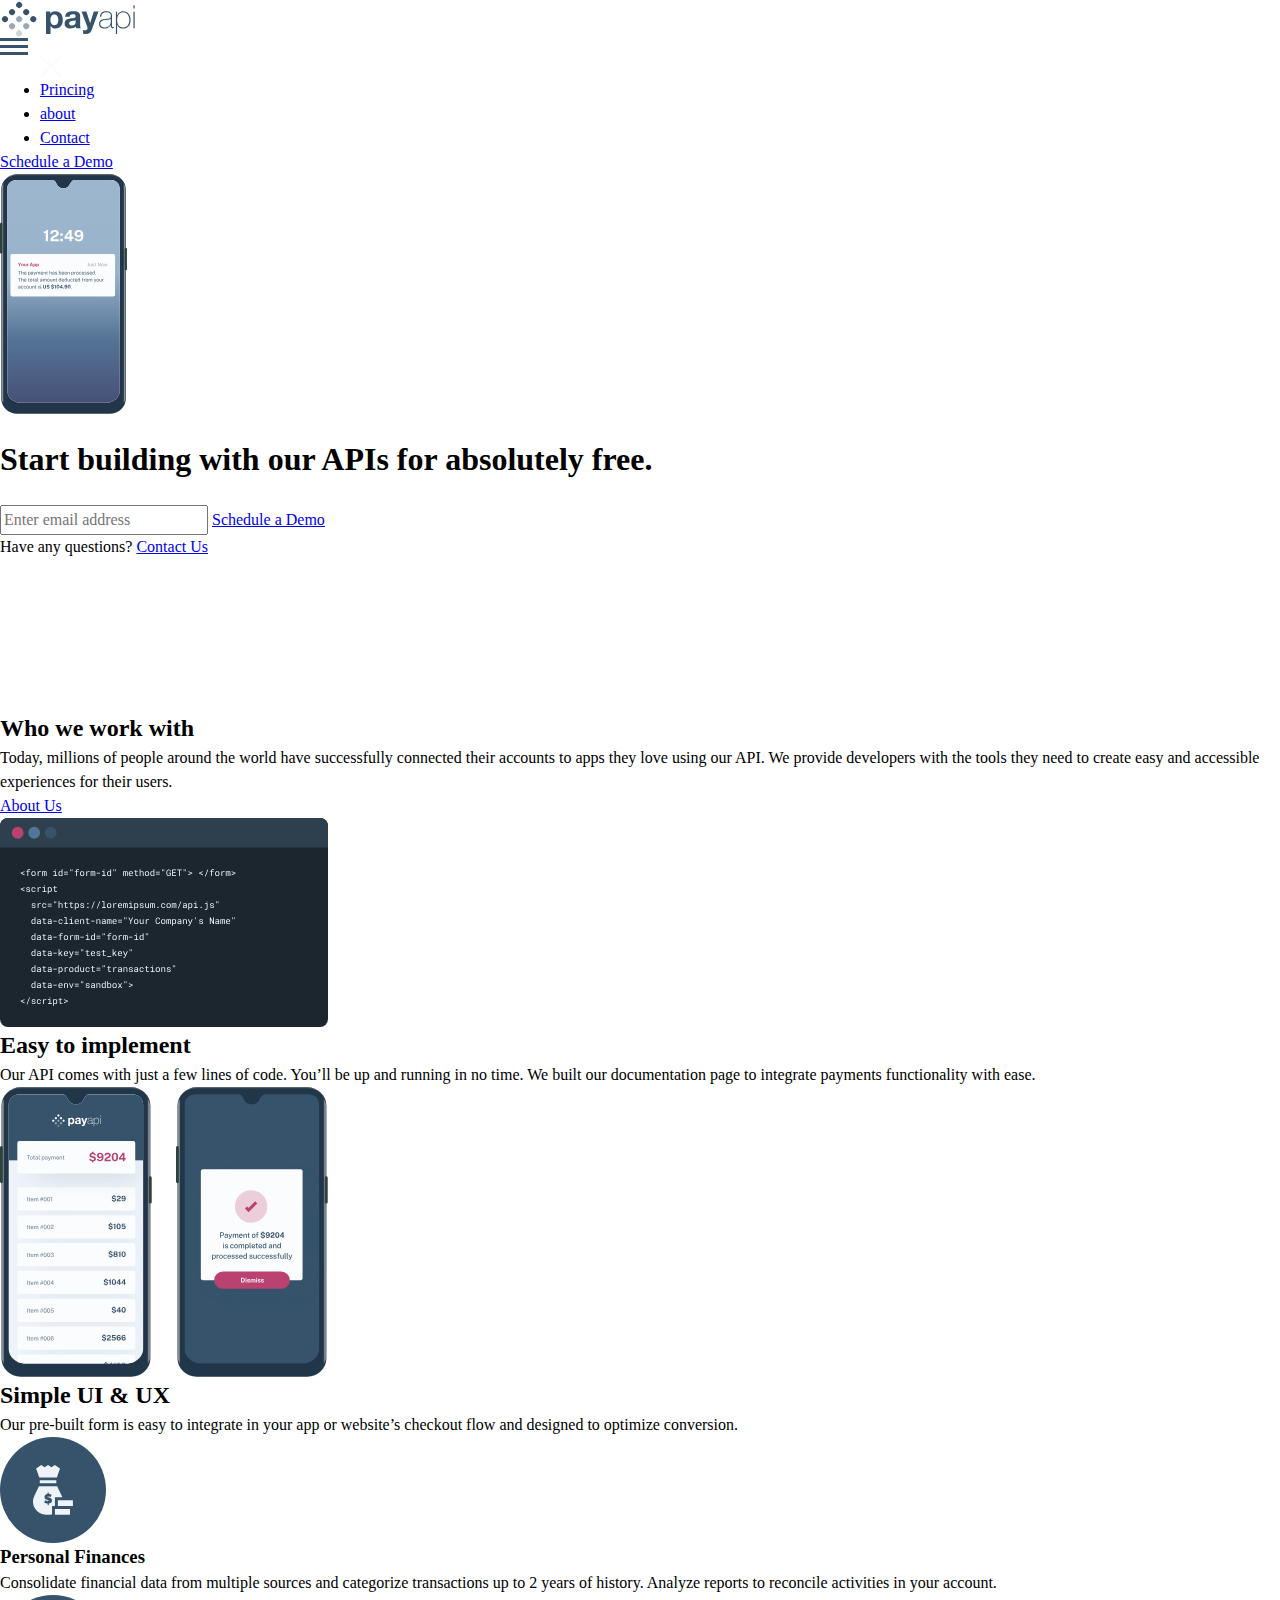
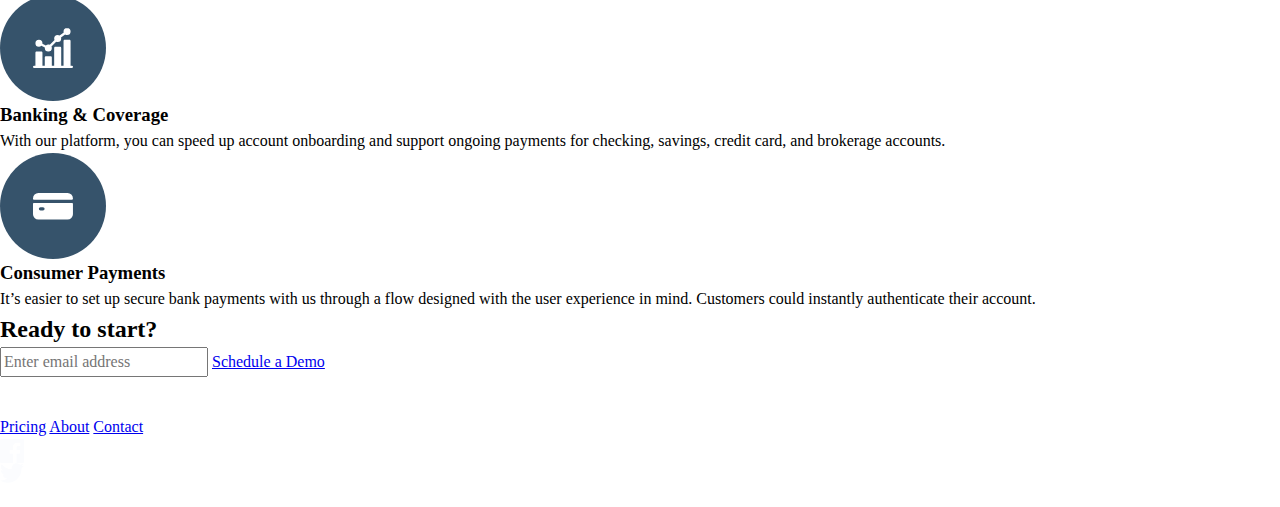
==== commit 579990f8: "page 2" ====
--- a/index.html
+++ b/index.html
@@ -11,8 +11,8 @@
         rel="stylesheet">
     <link rel="stylesheet" href="css/normalize.css">
     <link rel="stylesheet" href="css/reset.css">
-    <link rel="stylesheet" href="css/main.css">
-    <title>Document</title>
+    <link rel="stylesheet" href="css/pricing.css">
+    <title>PayAPI - home</title>
 </head>
 
 <body>
@@ -47,7 +47,7 @@
                         d="M19.839.54L21.96 2.66 13.12 11.5l8.84 8.839-2.121 2.121-8.84-8.84-8.838 8.84L.04 20.34l8.838-8.84L.04 2.662 2.16.54 11 9.378 19.839.54z"
                         fill="#FBFCFE" fill-rule="evenodd" />
                 </svg>
-                <li><a href="pages/princing.html" class="nav-link">Princing</a></li>
+                <li><a href="pages/pricing.html" class="nav-link">Princing</a></li>
                 <li><a href="pages/about.html" class="nav-link">about</a></li>
                 <li><a href="pages/contact.html" class="nav-link">Contact</a></li>
 
@@ -187,6 +187,39 @@
             <a href="#" class="main-cta">Schedule a Demo</a>
         </form>
     </section>
+    <footer>
+        <div class="footer-content">
+            <div class="links">
+                <svg class="logo" width="135" height="38" xmlns="http://www.w3.org/2000/svg">
+                    <g fill="white" fill-rule="evenodd">
+                        <path
+                            d="M50.544 33.934v-7.84h.064a5.36 5.36 0 002.128 1.84c.864.416 1.808.624 2.832.624 1.216 0 2.277-.235 3.184-.704a6.738 6.738 0 002.272-1.888 8.147 8.147 0 001.36-2.72 11.37 11.37 0 00.448-3.2c0-1.173-.15-2.299-.448-3.376-.299-1.077-.757-2.021-1.376-2.832a6.937 6.937 0 00-2.336-1.952c-.939-.49-2.059-.736-3.36-.736-1.024 0-1.963.203-2.816.608-.853.405-1.557 1.056-2.112 1.952h-.064v-2.112H46v22.336h4.544zm3.808-8.768c-.725 0-1.344-.15-1.856-.448a3.595 3.595 0 01-1.232-1.168 5.044 5.044 0 01-.672-1.68 9.192 9.192 0 01-.208-1.952c0-.683.064-1.344.192-1.984a4.98 4.98 0 01.656-1.696c.31-.49.715-.89 1.216-1.2.501-.31 1.125-.464 1.872-.464.725 0 1.339.155 1.84.464.501.31.912.715 1.232 1.216.32.501.55 1.072.688 1.712.139.64.208 1.29.208 1.952 0 .661-.064 1.312-.192 1.952-.128.64-.347 1.2-.656 1.68-.31.48-.715.87-1.216 1.168-.501.299-1.125.448-1.872.448zm15.882 3.392c1.024 0 2.027-.15 3.008-.448a5.921 5.921 0 002.56-1.568 6.52 6.52 0 00.32 1.6h4.608c-.213-.341-.363-.853-.448-1.536a17.288 17.288 0 01-.128-2.144v-8.608c0-1.003-.224-1.808-.672-2.416a4.603 4.603 0 00-1.728-1.424 7.733 7.733 0 00-2.336-.688 18.543 18.543 0 00-2.528-.176c-.917 0-1.83.09-2.736.272a7.809 7.809 0 00-2.448.912 5.448 5.448 0 00-1.792 1.696c-.47.704-.736 1.59-.8 2.656h4.544c.085-.896.384-1.536.896-1.92.512-.384 1.216-.576 2.112-.576.405 0 .784.027 1.136.08.352.053.661.16.928.32s.48.384.64.672c.16.288.24.677.24 1.168.021.47-.117.827-.416 1.072-.299.245-.704.432-1.216.56-.512.128-1.099.224-1.76.288-.661.064-1.333.15-2.016.256-.683.107-1.36.25-2.032.432a5.735 5.735 0 00-1.792.816c-.523.363-.95.848-1.28 1.456-.33.608-.496 1.381-.496 2.32 0 .853.144 1.59.432 2.208a4.17 4.17 0 001.2 1.536c.512.405 1.11.704 1.792.896a8.127 8.127 0 002.208.288zm1.696-3.008c-.363 0-.715-.032-1.056-.096a2.566 2.566 0 01-.896-.336 1.717 1.717 0 01-.608-.656c-.15-.277-.224-.619-.224-1.024 0-.427.075-.779.224-1.056.15-.277.347-.507.592-.688a2.98 2.98 0 01.864-.432c.33-.107.667-.192 1.008-.256.363-.064.725-.117 1.088-.16.363-.043.71-.096 1.04-.16.33-.064.64-.144.928-.24.288-.096.528-.23.72-.4v1.696c0 .256-.027.597-.08 1.024a3.428 3.428 0 01-.432 1.264c-.235.416-.597.773-1.088 1.072-.49.299-1.184.448-2.08.448zm13.962 8.384c1.557 0 2.773-.288 3.648-.864.874-.576 1.557-1.536 2.048-2.88L98.5 11.598h-4.704L90.18 22.926h-.064l-3.744-11.328H81.54l5.792 15.52c.128.32.192.661.192 1.024 0 .49-.144.939-.432 1.344-.288.405-.731.64-1.328.704-.448.021-.896.01-1.344-.032-.448-.043-.886-.085-1.312-.128v3.744c.469.043.933.08 1.392.112.458.032.922.048 1.392.048zm18.698-5.408c.789 0 1.514-.096 2.176-.288a6.581 6.581 0 001.776-.8c.522-.341.965-.73 1.328-1.168.362-.437.64-.901.832-1.392h.064v.864c0 .341.026.656.08.944.053.288.154.539.304.752.149.213.368.384.656.512.288.128.677.192 1.168.192.34 0 .672-.043.992-.128V26.99a5.835 5.835 0 01-.896.096c-.278 0-.491-.059-.64-.176a.961.961 0 01-.32-.464 2.357 2.357 0 01-.112-.64c-.011-.235-.016-.47-.016-.704v-9.568c0-1.259-.454-2.277-1.36-3.056-.907-.779-2.352-1.168-4.336-1.168-1.984 0-3.515.453-4.592 1.36-1.078.907-1.66 2.267-1.744 4.08h1.216c.085-1.472.58-2.57 1.488-3.296.906-.725 2.096-1.088 3.568-1.088.832 0 1.536.085 2.112.256.576.17 1.045.405 1.408.704.362.299.629.64.8 1.024.17.384.256.8.256 1.248 0 .576-.032 1.056-.096 1.44a1.64 1.64 0 01-.48.944c-.256.245-.635.437-1.136.576-.502.139-1.19.24-2.064.304l-1.888.16c-.662.064-1.35.17-2.064.32-.715.15-1.366.4-1.952.752a4.367 4.367 0 00-1.456 1.44c-.384.608-.576 1.392-.576 2.352 0 1.579.48 2.747 1.44 3.504.96.757 2.314 1.136 4.064 1.136zm.032-1.056c-1.344 0-2.4-.293-3.168-.88-.768-.587-1.152-1.488-1.152-2.704 0-.768.149-1.392.448-1.872.298-.48.688-.859 1.168-1.136a5.213 5.213 0 011.616-.592 20.778 20.778 0 011.792-.272l2.048-.192a16.93 16.93 0 002.032-.288c.608-.128 1.06-.373 1.36-.736v3.072c0 .213-.06.624-.176 1.232-.118.608-.39 1.237-.816 1.888-.427.65-1.046 1.227-1.856 1.728-.811.501-1.91.752-3.296.752zm12.49 6.56v-9.312h.063c.491 1.344 1.27 2.315 2.336 2.912 1.067.597 2.283.896 3.648.896 1.26 0 2.352-.213 3.28-.64a6.254 6.254 0 002.304-1.776c.608-.757 1.062-1.659 1.36-2.704.3-1.045.448-2.197.448-3.456 0-1.152-.149-2.25-.448-3.296-.298-1.045-.752-1.963-1.36-2.752a6.651 6.651 0 00-2.304-1.888c-.928-.47-2.02-.704-3.28-.704-.896 0-1.69.139-2.384.416a6.39 6.39 0 00-1.776 1.04c-.49.416-.885.87-1.184 1.36-.298.49-.512.939-.64 1.344h-.064v-3.776h-1.216V34.03h1.216zm6.047-6.56c-1.152 0-2.117-.208-2.896-.624a5.008 5.008 0 01-1.856-1.664c-.458-.693-.784-1.493-.976-2.4a13.637 13.637 0 01-.288-2.832c0-.981.107-1.925.32-2.832a7.152 7.152 0 011.04-2.416 5.407 5.407 0 011.872-1.696c.768-.427 1.696-.64 2.784-.64 1.11 0 2.054.219 2.832.656a5.599 5.599 0 011.904 1.728c.491.715.854 1.525 1.088 2.432.235.907.352 1.83.352 2.768 0 1.024-.122 1.99-.368 2.896-.245.907-.618 1.701-1.12 2.384a5.487 5.487 0 01-1.92 1.632c-.778.405-1.7.608-2.768.608zm11.498-18.88V5.294h-1.216V8.59h1.216zm0 19.552V11.694h-1.216v16.448h1.216z"
+                            fill-rule="nonzero" />
+                        <g>
+                            <circle transform="rotate(45 19.142 5)" cx="19.142" cy="5" r="3" />
+                            <circle transform="rotate(45 26.213 12.071)" cx="26.213" cy="12.071" r="3" />
+                            <circle transform="rotate(45 33.284 19.142)" cx="33.284" cy="19.142" r="3" />
+                            <circle transform="rotate(45 12.071 12.071)" cx="12.071" cy="12.071" r="3" />
+                            <circle opacity=".5" transform="rotate(45 19.142 19.142)" cx="19.142" cy="19.142" r="3" />
+                            <circle opacity=".5" transform="rotate(45 26.213 26.213)" cx="26.213" cy="26.213" r="3" />
+                            <circle transform="rotate(45 5 19.142)" cx="5" cy="19.142" r="3" />
+                            <circle opacity=".5" transform="rotate(45 12.071 26.213)" cx="12.071" cy="26.213" r="3" />
+                            <circle opacity=".25" transform="rotate(45 19.142 33.284)" cx="19.142" cy="33.284" r="3" />
+                        </g>
+                    </g>
+                </svg>
+                <a href="pages/pricing.html">Pricing</a>
+                <a href="pages/about.html">About</a>
+                <a href="pages/contact.html">Contact</a>
+            </div>
+    
+            <div class="social-icon">
+                <a href="https://www.youtube.com/watch?v=dQw4w9WgXcQ"><svg width="24" height="24" xmlns="http://www.w3.org/2000/svg"><path d="M22.675 0H1.325C.593 0 0 .593 0 1.325v21.351C0 23.407.593 24 1.325 24H12.82v-9.294H9.692v-3.622h3.128V8.413c0-3.1 1.893-4.788 4.659-4.788 1.325 0 2.463.099 2.795.143v3.24l-1.918.001c-1.504 0-1.795.715-1.795 1.763v2.313h3.587l-.467 3.622h-3.12V24h6.116c.73 0 1.323-.593 1.323-1.325V1.325C24 .593 23.407 0 22.675 0z" fill="#FBFCFE" fill-rule="nonzero"/></svg></a>
+                <a href="https://www.youtube.com/watch?v=dQw4w9WgXcQ"><svg width="24" height="20" xmlns="http://www.w3.org/2000/svg"><path d="M24 2.557a9.83 9.83 0 01-2.828.775A4.932 4.932 0 0023.337.608a9.864 9.864 0 01-3.127 1.195A4.916 4.916 0 0016.616.248c-3.179 0-5.515 2.966-4.797 6.045A13.978 13.978 0 011.671 1.149a4.93 4.93 0 001.523 6.574 4.903 4.903 0 01-2.229-.616c-.054 2.281 1.581 4.415 3.949 4.89a4.935 4.935 0 01-2.224.084 4.928 4.928 0 004.6 3.419A9.9 9.9 0 010 17.54a13.94 13.94 0 007.548 2.212c9.142 0 14.307-7.721 13.995-14.646A10.025 10.025 0 0024 2.557z" fill="#FBFCFE" fill-rule="nonzero"/></svg></a>
+                <a href="https://www.youtube.com/watch?v=dQw4w9WgXcQ"><svg width="24" height="24" xmlns="http://www.w3.org/2000/svg"><path d="M21.6 0H2.4C1.08 0 0 1.08 0 2.4v19.2C0 22.92 1.08 24 2.4 24h19.2c1.32 0 2.4-1.08 2.4-2.4V2.4C24 1.08 22.92 0 21.6 0zM7.2 20.4H3.6V9.6h3.6v10.8zM5.4 7.56c-1.2 0-2.16-.96-2.16-2.16 0-1.2.96-2.16 2.16-2.16 1.2 0 2.16.96 2.16 2.16 0 1.2-.96 2.16-2.16 2.16zm15 12.84h-3.6v-6.36c0-.96-.84-1.8-1.8-1.8-.96 0-1.8.84-1.8 1.8v6.36H9.6V9.6h3.6v1.44c.6-.96 1.92-1.68 3-1.68 2.28 0 4.2 1.92 4.2 4.2v6.84z" fill="#FFF" fill-rule="nonzero"/></svg></a>
+            </div>
+        </div>
+    </footer>
 </body>
 
 </html>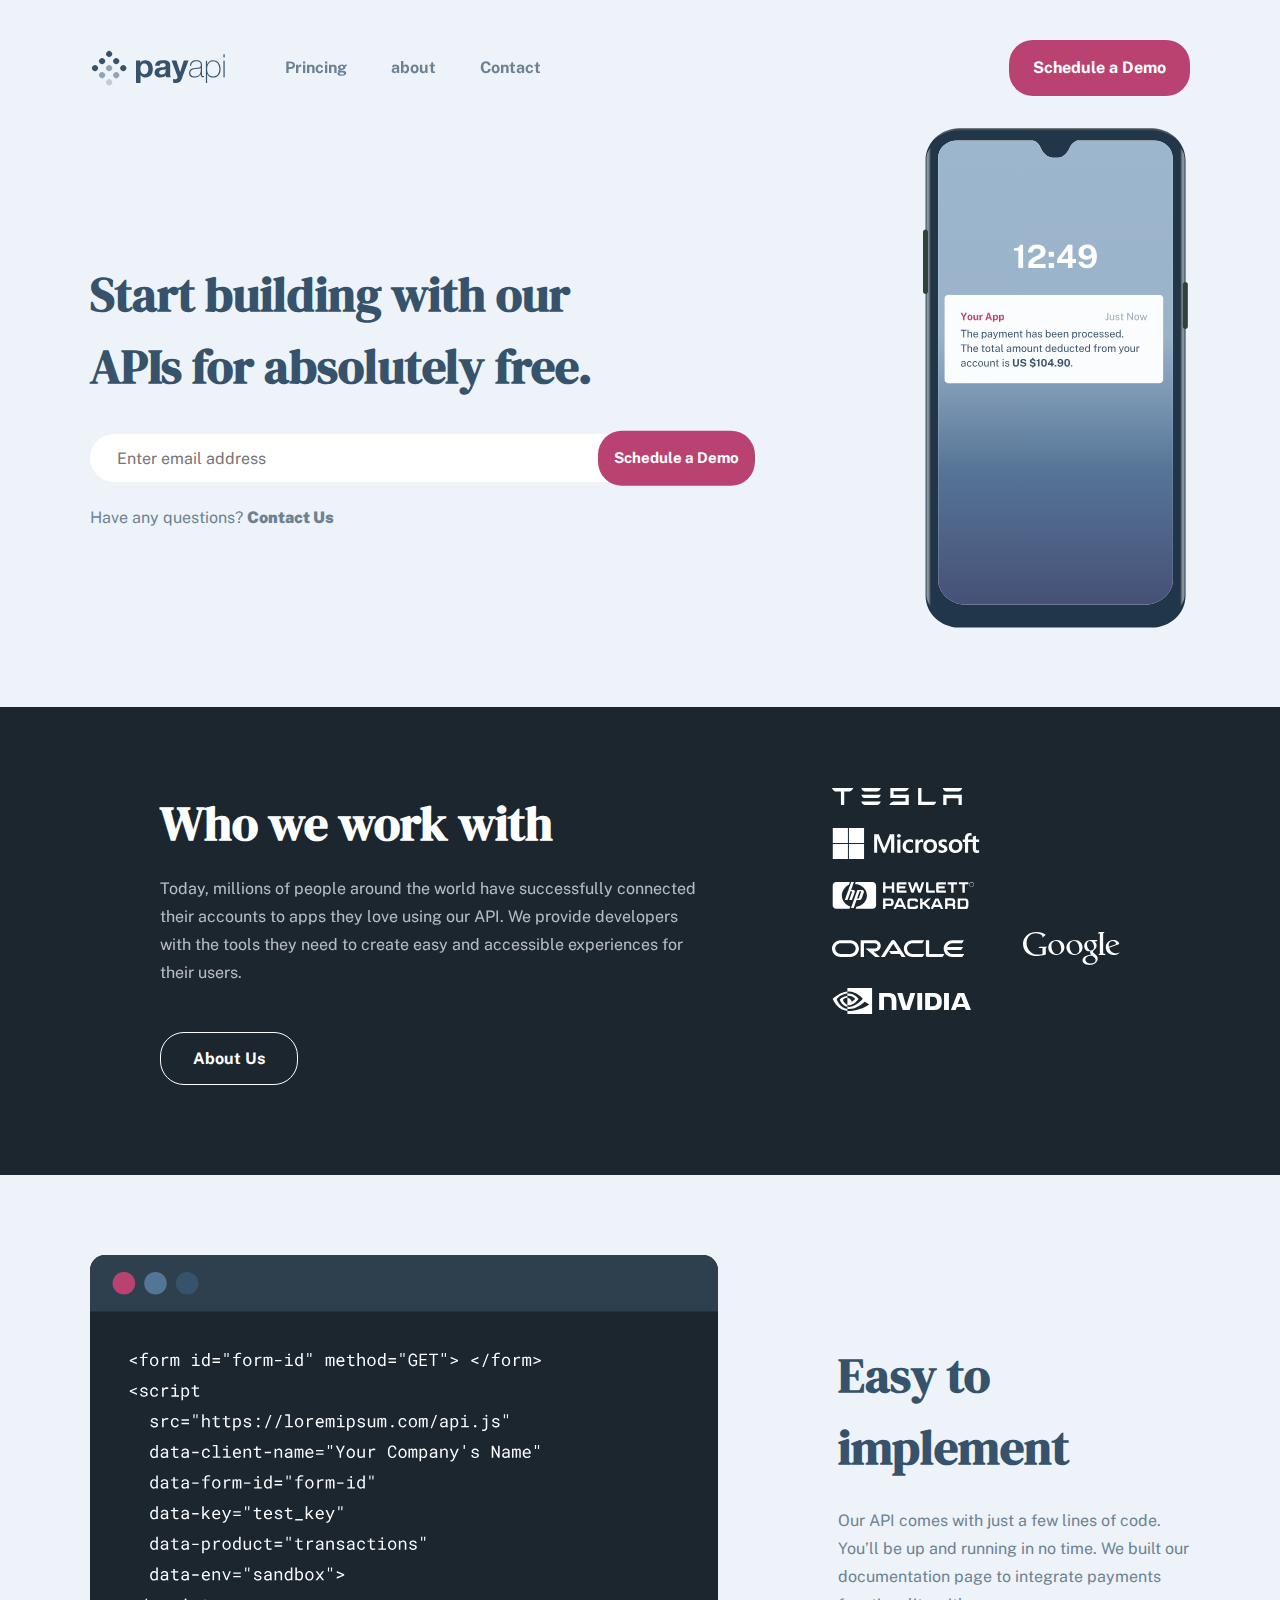
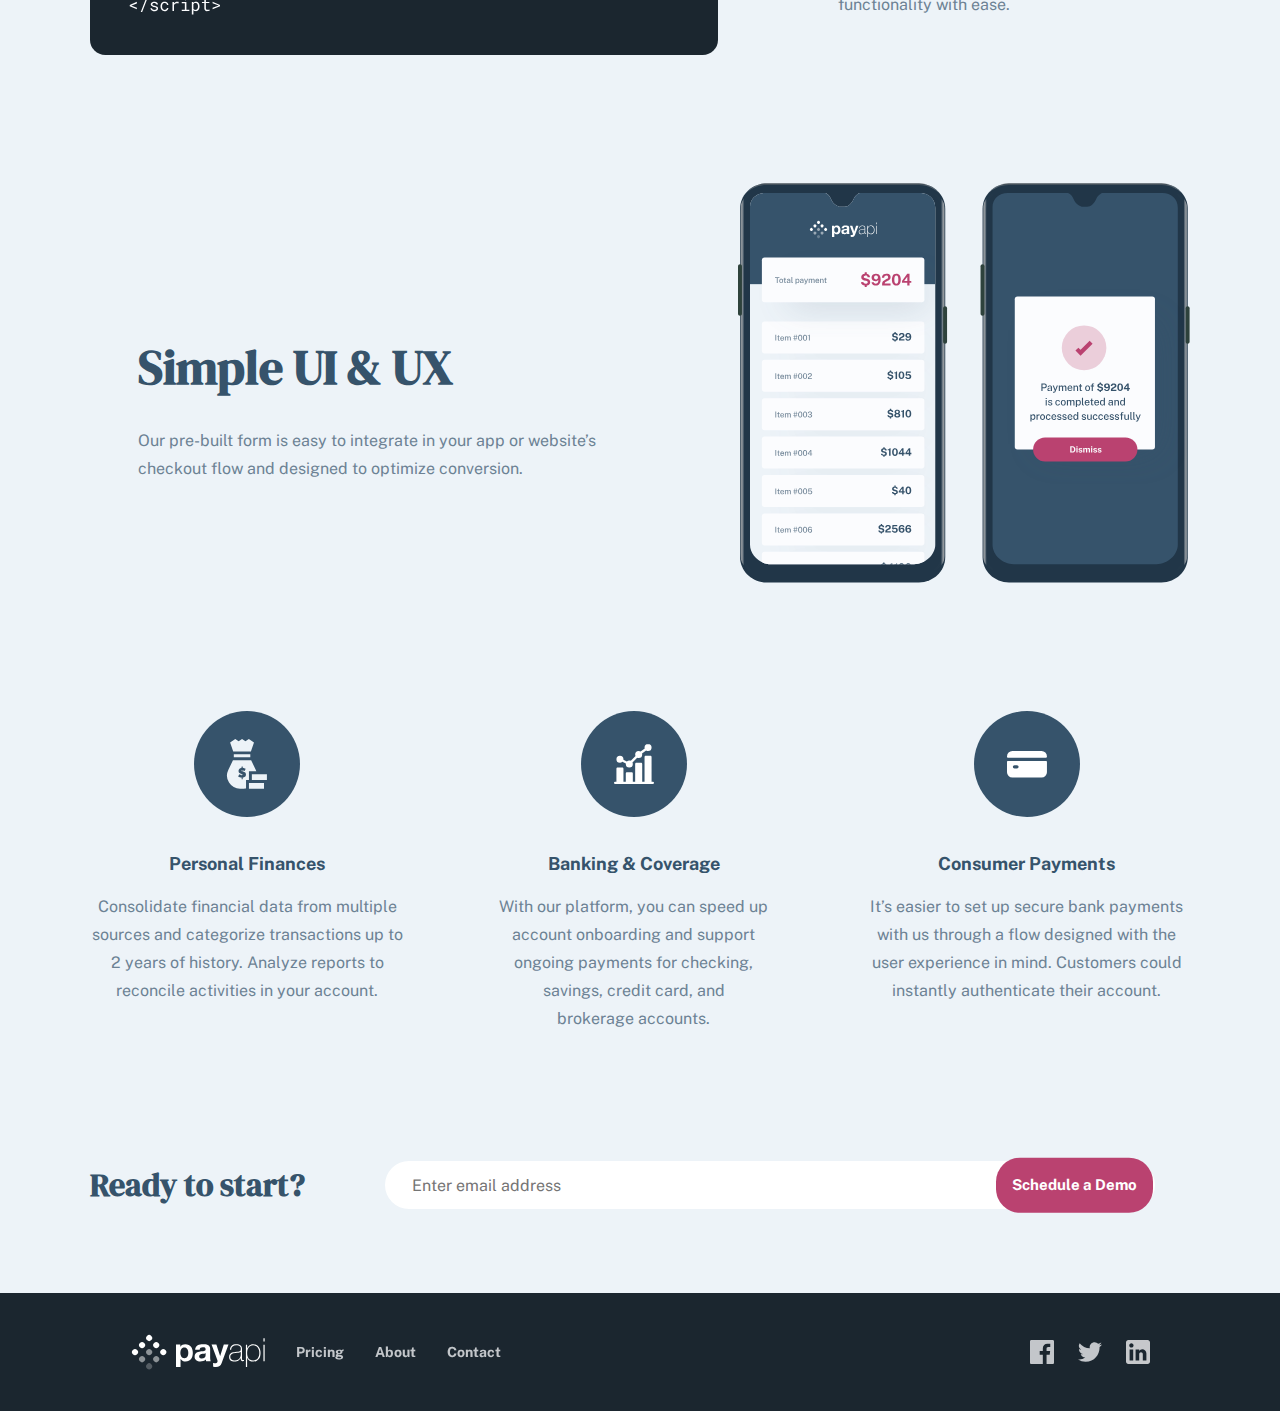
==== commit 440b1cd0: "page 2 terminer avant review" ====
--- a/index.html
+++ b/index.html
@@ -11,14 +11,15 @@
         rel="stylesheet">
     <link rel="stylesheet" href="css/normalize.css">
     <link rel="stylesheet" href="css/reset.css">
-    <link rel="stylesheet" href="css/pricing.css">
+    <link rel="stylesheet" href="css/main.css">
     <title>PayAPI - home</title>
 </head>
 
 <body>
     <header>
         <nav>
-            <svg class="logo" width="135" height="38" xmlns="http://www.w3.org/2000/svg">
+            <a href="index.html">
+                <svg class="logo" width="135" height="38" xmlns="http://www.w3.org/2000/svg">
                 <g fill="#36536B" fill-rule="evenodd">
                     <path
                         d="M50.544 33.934v-7.84h.064a5.36 5.36 0 002.128 1.84c.864.416 1.808.624 2.832.624 1.216 0 2.277-.235 3.184-.704a6.738 6.738 0 002.272-1.888 8.147 8.147 0 001.36-2.72 11.37 11.37 0 00.448-3.2c0-1.173-.15-2.299-.448-3.376-.299-1.077-.757-2.021-1.376-2.832a6.937 6.937 0 00-2.336-1.952c-.939-.49-2.059-.736-3.36-.736-1.024 0-1.963.203-2.816.608-.853.405-1.557 1.056-2.112 1.952h-.064v-2.112H46v22.336h4.544zm3.808-8.768c-.725 0-1.344-.15-1.856-.448a3.595 3.595 0 01-1.232-1.168 5.044 5.044 0 01-.672-1.68 9.192 9.192 0 01-.208-1.952c0-.683.064-1.344.192-1.984a4.98 4.98 0 01.656-1.696c.31-.49.715-.89 1.216-1.2.501-.31 1.125-.464 1.872-.464.725 0 1.339.155 1.84.464.501.31.912.715 1.232 1.216.32.501.55 1.072.688 1.712.139.64.208 1.29.208 1.952 0 .661-.064 1.312-.192 1.952-.128.64-.347 1.2-.656 1.68-.31.48-.715.87-1.216 1.168-.501.299-1.125.448-1.872.448zm15.882 3.392c1.024 0 2.027-.15 3.008-.448a5.921 5.921 0 002.56-1.568 6.52 6.52 0 00.32 1.6h4.608c-.213-.341-.363-.853-.448-1.536a17.288 17.288 0 01-.128-2.144v-8.608c0-1.003-.224-1.808-.672-2.416a4.603 4.603 0 00-1.728-1.424 7.733 7.733 0 00-2.336-.688 18.543 18.543 0 00-2.528-.176c-.917 0-1.83.09-2.736.272a7.809 7.809 0 00-2.448.912 5.448 5.448 0 00-1.792 1.696c-.47.704-.736 1.59-.8 2.656h4.544c.085-.896.384-1.536.896-1.92.512-.384 1.216-.576 2.112-.576.405 0 .784.027 1.136.08.352.053.661.16.928.32s.48.384.64.672c.16.288.24.677.24 1.168.021.47-.117.827-.416 1.072-.299.245-.704.432-1.216.56-.512.128-1.099.224-1.76.288-.661.064-1.333.15-2.016.256-.683.107-1.36.25-2.032.432a5.735 5.735 0 00-1.792.816c-.523.363-.95.848-1.28 1.456-.33.608-.496 1.381-.496 2.32 0 .853.144 1.59.432 2.208a4.17 4.17 0 001.2 1.536c.512.405 1.11.704 1.792.896a8.127 8.127 0 002.208.288zm1.696-3.008c-.363 0-.715-.032-1.056-.096a2.566 2.566 0 01-.896-.336 1.717 1.717 0 01-.608-.656c-.15-.277-.224-.619-.224-1.024 0-.427.075-.779.224-1.056.15-.277.347-.507.592-.688a2.98 2.98 0 01.864-.432c.33-.107.667-.192 1.008-.256.363-.064.725-.117 1.088-.16.363-.043.71-.096 1.04-.16.33-.064.64-.144.928-.24.288-.096.528-.23.72-.4v1.696c0 .256-.027.597-.08 1.024a3.428 3.428 0 01-.432 1.264c-.235.416-.597.773-1.088 1.072-.49.299-1.184.448-2.08.448zm13.962 8.384c1.557 0 2.773-.288 3.648-.864.874-.576 1.557-1.536 2.048-2.88L98.5 11.598h-4.704L90.18 22.926h-.064l-3.744-11.328H81.54l5.792 15.52c.128.32.192.661.192 1.024 0 .49-.144.939-.432 1.344-.288.405-.731.64-1.328.704-.448.021-.896.01-1.344-.032-.448-.043-.886-.085-1.312-.128v3.744c.469.043.933.08 1.392.112.458.032.922.048 1.392.048zm18.698-5.408c.789 0 1.514-.096 2.176-.288a6.581 6.581 0 001.776-.8c.522-.341.965-.73 1.328-1.168.362-.437.64-.901.832-1.392h.064v.864c0 .341.026.656.08.944.053.288.154.539.304.752.149.213.368.384.656.512.288.128.677.192 1.168.192.34 0 .672-.043.992-.128V26.99a5.835 5.835 0 01-.896.096c-.278 0-.491-.059-.64-.176a.961.961 0 01-.32-.464 2.357 2.357 0 01-.112-.64c-.011-.235-.016-.47-.016-.704v-9.568c0-1.259-.454-2.277-1.36-3.056-.907-.779-2.352-1.168-4.336-1.168-1.984 0-3.515.453-4.592 1.36-1.078.907-1.66 2.267-1.744 4.08h1.216c.085-1.472.58-2.57 1.488-3.296.906-.725 2.096-1.088 3.568-1.088.832 0 1.536.085 2.112.256.576.17 1.045.405 1.408.704.362.299.629.64.8 1.024.17.384.256.8.256 1.248 0 .576-.032 1.056-.096 1.44a1.64 1.64 0 01-.48.944c-.256.245-.635.437-1.136.576-.502.139-1.19.24-2.064.304l-1.888.16c-.662.064-1.35.17-2.064.32-.715.15-1.366.4-1.952.752a4.367 4.367 0 00-1.456 1.44c-.384.608-.576 1.392-.576 2.352 0 1.579.48 2.747 1.44 3.504.96.757 2.314 1.136 4.064 1.136zm.032-1.056c-1.344 0-2.4-.293-3.168-.88-.768-.587-1.152-1.488-1.152-2.704 0-.768.149-1.392.448-1.872.298-.48.688-.859 1.168-1.136a5.213 5.213 0 011.616-.592 20.778 20.778 0 011.792-.272l2.048-.192a16.93 16.93 0 002.032-.288c.608-.128 1.06-.373 1.36-.736v3.072c0 .213-.06.624-.176 1.232-.118.608-.39 1.237-.816 1.888-.427.65-1.046 1.227-1.856 1.728-.811.501-1.91.752-3.296.752zm12.49 6.56v-9.312h.063c.491 1.344 1.27 2.315 2.336 2.912 1.067.597 2.283.896 3.648.896 1.26 0 2.352-.213 3.28-.64a6.254 6.254 0 002.304-1.776c.608-.757 1.062-1.659 1.36-2.704.3-1.045.448-2.197.448-3.456 0-1.152-.149-2.25-.448-3.296-.298-1.045-.752-1.963-1.36-2.752a6.651 6.651 0 00-2.304-1.888c-.928-.47-2.02-.704-3.28-.704-.896 0-1.69.139-2.384.416a6.39 6.39 0 00-1.776 1.04c-.49.416-.885.87-1.184 1.36-.298.49-.512.939-.64 1.344h-.064v-3.776h-1.216V34.03h1.216zm6.047-6.56c-1.152 0-2.117-.208-2.896-.624a5.008 5.008 0 01-1.856-1.664c-.458-.693-.784-1.493-.976-2.4a13.637 13.637 0 01-.288-2.832c0-.981.107-1.925.32-2.832a7.152 7.152 0 011.04-2.416 5.407 5.407 0 011.872-1.696c.768-.427 1.696-.64 2.784-.64 1.11 0 2.054.219 2.832.656a5.599 5.599 0 011.904 1.728c.491.715.854 1.525 1.088 2.432.235.907.352 1.83.352 2.768 0 1.024-.122 1.99-.368 2.896-.245.907-.618 1.701-1.12 2.384a5.487 5.487 0 01-1.92 1.632c-.778.405-1.7.608-2.768.608zm11.498-18.88V5.294h-1.216V8.59h1.216zm0 19.552V11.694h-1.216v16.448h1.216z"
@@ -36,6 +37,7 @@
                     </g>
                 </g>
             </svg>
+            </a>
             <svg class="burger-btn" width="28" height="17" xmlns="http://www.w3.org/2000/svg">
                 <g fill="#36536B" fill-rule="evenodd">
                     <path d="M0 0h28v3H0zM0 7h28v3H0zM0 14h28v3H0z" />
@@ -190,7 +192,7 @@
     <footer>
         <div class="footer-content">
             <div class="links">
-                <svg class="logo" width="135" height="38" xmlns="http://www.w3.org/2000/svg">
+                <svg width="135" height="38" xmlns="http://www.w3.org/2000/svg">
                     <g fill="white" fill-rule="evenodd">
                         <path
                             d="M50.544 33.934v-7.84h.064a5.36 5.36 0 002.128 1.84c.864.416 1.808.624 2.832.624 1.216 0 2.277-.235 3.184-.704a6.738 6.738 0 002.272-1.888 8.147 8.147 0 001.36-2.72 11.37 11.37 0 00.448-3.2c0-1.173-.15-2.299-.448-3.376-.299-1.077-.757-2.021-1.376-2.832a6.937 6.937 0 00-2.336-1.952c-.939-.49-2.059-.736-3.36-.736-1.024 0-1.963.203-2.816.608-.853.405-1.557 1.056-2.112 1.952h-.064v-2.112H46v22.336h4.544zm3.808-8.768c-.725 0-1.344-.15-1.856-.448a3.595 3.595 0 01-1.232-1.168 5.044 5.044 0 01-.672-1.68 9.192 9.192 0 01-.208-1.952c0-.683.064-1.344.192-1.984a4.98 4.98 0 01.656-1.696c.31-.49.715-.89 1.216-1.2.501-.31 1.125-.464 1.872-.464.725 0 1.339.155 1.84.464.501.31.912.715 1.232 1.216.32.501.55 1.072.688 1.712.139.64.208 1.29.208 1.952 0 .661-.064 1.312-.192 1.952-.128.64-.347 1.2-.656 1.68-.31.48-.715.87-1.216 1.168-.501.299-1.125.448-1.872.448zm15.882 3.392c1.024 0 2.027-.15 3.008-.448a5.921 5.921 0 002.56-1.568 6.52 6.52 0 00.32 1.6h4.608c-.213-.341-.363-.853-.448-1.536a17.288 17.288 0 01-.128-2.144v-8.608c0-1.003-.224-1.808-.672-2.416a4.603 4.603 0 00-1.728-1.424 7.733 7.733 0 00-2.336-.688 18.543 18.543 0 00-2.528-.176c-.917 0-1.83.09-2.736.272a7.809 7.809 0 00-2.448.912 5.448 5.448 0 00-1.792 1.696c-.47.704-.736 1.59-.8 2.656h4.544c.085-.896.384-1.536.896-1.92.512-.384 1.216-.576 2.112-.576.405 0 .784.027 1.136.08.352.053.661.16.928.32s.48.384.64.672c.16.288.24.677.24 1.168.021.47-.117.827-.416 1.072-.299.245-.704.432-1.216.56-.512.128-1.099.224-1.76.288-.661.064-1.333.15-2.016.256-.683.107-1.36.25-2.032.432a5.735 5.735 0 00-1.792.816c-.523.363-.95.848-1.28 1.456-.33.608-.496 1.381-.496 2.32 0 .853.144 1.59.432 2.208a4.17 4.17 0 001.2 1.536c.512.405 1.11.704 1.792.896a8.127 8.127 0 002.208.288zm1.696-3.008c-.363 0-.715-.032-1.056-.096a2.566 2.566 0 01-.896-.336 1.717 1.717 0 01-.608-.656c-.15-.277-.224-.619-.224-1.024 0-.427.075-.779.224-1.056.15-.277.347-.507.592-.688a2.98 2.98 0 01.864-.432c.33-.107.667-.192 1.008-.256.363-.064.725-.117 1.088-.16.363-.043.71-.096 1.04-.16.33-.064.64-.144.928-.24.288-.096.528-.23.72-.4v1.696c0 .256-.027.597-.08 1.024a3.428 3.428 0 01-.432 1.264c-.235.416-.597.773-1.088 1.072-.49.299-1.184.448-2.08.448zm13.962 8.384c1.557 0 2.773-.288 3.648-.864.874-.576 1.557-1.536 2.048-2.88L98.5 11.598h-4.704L90.18 22.926h-.064l-3.744-11.328H81.54l5.792 15.52c.128.32.192.661.192 1.024 0 .49-.144.939-.432 1.344-.288.405-.731.64-1.328.704-.448.021-.896.01-1.344-.032-.448-.043-.886-.085-1.312-.128v3.744c.469.043.933.08 1.392.112.458.032.922.048 1.392.048zm18.698-5.408c.789 0 1.514-.096 2.176-.288a6.581 6.581 0 001.776-.8c.522-.341.965-.73 1.328-1.168.362-.437.64-.901.832-1.392h.064v.864c0 .341.026.656.08.944.053.288.154.539.304.752.149.213.368.384.656.512.288.128.677.192 1.168.192.34 0 .672-.043.992-.128V26.99a5.835 5.835 0 01-.896.096c-.278 0-.491-.059-.64-.176a.961.961 0 01-.32-.464 2.357 2.357 0 01-.112-.64c-.011-.235-.016-.47-.016-.704v-9.568c0-1.259-.454-2.277-1.36-3.056-.907-.779-2.352-1.168-4.336-1.168-1.984 0-3.515.453-4.592 1.36-1.078.907-1.66 2.267-1.744 4.08h1.216c.085-1.472.58-2.57 1.488-3.296.906-.725 2.096-1.088 3.568-1.088.832 0 1.536.085 2.112.256.576.17 1.045.405 1.408.704.362.299.629.64.8 1.024.17.384.256.8.256 1.248 0 .576-.032 1.056-.096 1.44a1.64 1.64 0 01-.48.944c-.256.245-.635.437-1.136.576-.502.139-1.19.24-2.064.304l-1.888.16c-.662.064-1.35.17-2.064.32-.715.15-1.366.4-1.952.752a4.367 4.367 0 00-1.456 1.44c-.384.608-.576 1.392-.576 2.352 0 1.579.48 2.747 1.44 3.504.96.757 2.314 1.136 4.064 1.136zm.032-1.056c-1.344 0-2.4-.293-3.168-.88-.768-.587-1.152-1.488-1.152-2.704 0-.768.149-1.392.448-1.872.298-.48.688-.859 1.168-1.136a5.213 5.213 0 011.616-.592 20.778 20.778 0 011.792-.272l2.048-.192a16.93 16.93 0 002.032-.288c.608-.128 1.06-.373 1.36-.736v3.072c0 .213-.06.624-.176 1.232-.118.608-.39 1.237-.816 1.888-.427.65-1.046 1.227-1.856 1.728-.811.501-1.91.752-3.296.752zm12.49 6.56v-9.312h.063c.491 1.344 1.27 2.315 2.336 2.912 1.067.597 2.283.896 3.648.896 1.26 0 2.352-.213 3.28-.64a6.254 6.254 0 002.304-1.776c.608-.757 1.062-1.659 1.36-2.704.3-1.045.448-2.197.448-3.456 0-1.152-.149-2.25-.448-3.296-.298-1.045-.752-1.963-1.36-2.752a6.651 6.651 0 00-2.304-1.888c-.928-.47-2.02-.704-3.28-.704-.896 0-1.69.139-2.384.416a6.39 6.39 0 00-1.776 1.04c-.49.416-.885.87-1.184 1.36-.298.49-.512.939-.64 1.344h-.064v-3.776h-1.216V34.03h1.216zm6.047-6.56c-1.152 0-2.117-.208-2.896-.624a5.008 5.008 0 01-1.856-1.664c-.458-.693-.784-1.493-.976-2.4a13.637 13.637 0 01-.288-2.832c0-.981.107-1.925.32-2.832a7.152 7.152 0 011.04-2.416 5.407 5.407 0 011.872-1.696c.768-.427 1.696-.64 2.784-.64 1.11 0 2.054.219 2.832.656a5.599 5.599 0 011.904 1.728c.491.715.854 1.525 1.088 2.432.235.907.352 1.83.352 2.768 0 1.024-.122 1.99-.368 2.896-.245.907-.618 1.701-1.12 2.384a5.487 5.487 0 01-1.92 1.632c-.778.405-1.7.608-2.768.608zm11.498-18.88V5.294h-1.216V8.59h1.216zm0 19.552V11.694h-1.216v16.448h1.216z"
--- a/css/main.css
+++ b/css/main.css
@@ -0,0 +1,489 @@
+body {
+    background-color: #EDF3F8;
+}
+
+* {
+    font-family: "Public Sans", serif;
+}
+
+
+header {
+    margin-bottom: 32px;
+}
+
+nav {
+    display: flex;
+    justify-content: space-between;
+    width: 90%;
+    margin-left: auto;
+    margin-right: auto;
+    align-items: center;
+    padding-top: 40px;
+}
+
+
+
+.logo {
+    margin-right: 60px;
+}
+
+ul a {
+    text-decoration: none;
+    color: #36536B;
+    font-weight: 700;
+    opacity: 70%;
+}
+
+nav ul {
+    display: none;
+    list-style: none;
+    padding: 0;
+}
+
+.nav-cta {
+    text-decoration: none;
+    font-weight: 700;
+    opacity: 70%;
+    background-color: #BA4270;
+    padding: 16px;
+    padding-left: 24px;
+    padding-right: 24px;
+    border-radius: 24px;
+    color: white;
+    align-self: flex-end;
+    opacity: 100%;
+    display: none;
+}
+
+.main-cta {
+    text-decoration: none;
+    font-weight: 700;
+    opacity: 70%;
+    background-color: #BA4270;
+    padding: 16px;
+    border-radius: 24px;
+    color: white;
+    align-self: flex-end;
+    opacity: 100%;
+    display: inline-block;
+    width: 100%;
+    font-size: 15px;
+}
+
+
+
+.hero {
+    width: 90%;
+    margin-left: auto;
+    margin-right: auto;
+    text-align: center;
+    margin-bottom: 79px;
+}
+
+
+h1 {
+    font-size: 32px;
+    font-family: "DM Serif Display", serif;
+    color: #36536B;
+}
+
+form input {
+    width: 100%;
+    height: 48px;
+    border-radius: 24px;
+    border: 24px;
+    margin-bottom: 16px;
+    padding-left: 27px;
+}
+
+.hero-image {
+    margin: auto;
+    max-width: 100%;
+    height: auto;
+}
+
+
+.main-title p {
+    color: #6C8294;
+}
+
+.main-title p a {
+    font-weight: 900;
+    color: #6C8294;
+    text-decoration: none;
+}
+
+form {
+    margin-bottom: 24px;
+}
+
+
+.partners {
+    background-color: #1B262F;
+    padding-bottom: 80px;
+    margin-bottom: 80px;
+}
+
+.partners .content {
+    width: 90%;
+    margin-left: auto;
+    margin-right: auto;
+    padding-top: 80px;
+    padding-bottom: 24px;
+    text-align: center;
+}
+
+.patterns-logo {
+    display: flex;
+    flex-wrap: wrap;
+    align-items: center;
+    justify-content: space-between;
+    gap: 20px;
+    margin-bottom: 56px;
+}
+
+
+.partners h2 {
+    font-size: 32px;
+    font-family: "DM Serif Display", serif;
+    color: white;
+    margin-bottom: 16px;
+}
+
+.partners p {
+    color: #FBFCFE;
+    opacity: 70%;
+    font-size: 16px;
+    line-height: 28px;
+    margin-bottom: 60px;
+}
+
+.partners a {
+    padding: 16px;
+    padding-left: 32px;
+    padding-right: 32px;
+    border: solid 1px white;
+    border-radius: 24px;
+    color: white;
+    text-decoration: none;
+    font-weight: 700;
+}
+
+.functionality {
+    width: 90%;
+    margin-left: auto;
+    margin-right: auto;
+    text-align: center;
+    margin-bottom: 80px;
+}
+
+.functionality h2 {
+    font-size: 36px;
+    font-family: "DM Serif Display", serif;
+    color: #36536B;
+    margin-bottom: 24px;
+}
+
+.functionality p {
+    color: #6C8294;
+    font-size: 16px;
+    line-height: 28px;
+}
+
+.first-functionality {
+    margin-bottom: 80px;
+}
+
+.functionality img {
+    margin: auto;
+    margin-bottom: 48px;
+}
+
+.advantage{
+    width: 90%;
+    margin-left: auto;
+    margin-right: auto;
+    text-align: center;
+    margin-bottom: 80px;
+}
+
+.advantage svg{
+    margin: auto;
+    margin-bottom: 33px;
+}
+
+.advantage h3{
+    font-size: 18px;
+    color: #36536B;
+    margin-bottom: 16px;
+}
+
+.advantage p{
+    color: #6C8294;
+    font-size: 16px;
+    line-height: 28px;
+    margin-bottom: 48px;
+}
+.demo{
+    width: 90%;
+    margin-left: auto;
+    margin-right: auto;
+    text-align: center;
+    margin-bottom: 51px;
+}
+
+.demo h2{
+    font-size: 32px;
+    font-family: "DM Serif Display", serif;
+    color: #36536B;
+    margin-bottom: 24px;
+}
+
+footer{
+    background-color: #1B262F;
+    display: flex;
+    justify-content: center;
+}
+.footer-content, footer .links{
+    padding-top: 20px;
+    display: flex;
+    flex-direction: column;
+    align-items: center;
+}
+
+
+footer .links{
+    gap: 31px;
+    align-items: center;
+    margin-bottom: 39px;
+}
+
+
+footer .social-icon{
+    display: flex;
+    gap: 24px;
+    margin-bottom: 54px;
+    align-items: center;
+}
+
+footer a{
+    text-decoration: none;
+    font-size: 14px;
+    font-weight: 700;
+    color: #FBFCFE;
+    opacity: 75%;
+}
+
+footer a:hover{
+    opacity: 100%;
+}
+
+@media screen and (min-width: 768px) {
+    nav ul {
+        display: inline;
+    }
+
+    nav li {
+        display: inline;
+        margin-right: 40px;
+    }
+
+    nav {
+        justify-content: space-between;
+        margin-left: auto;
+        margin-right: auto;
+        width: 90%;
+    }
+
+    .burger-btn,
+    .close-btn {
+        display: none;
+    }
+
+    .nav-cta {
+        display: initial;
+    }
+
+    h1 {
+        font-size: 48px;
+    }
+
+    form {
+        display: flex;
+        align-items: center;
+        position: relative;
+        width: 80%;
+        margin-left: auto;
+        margin-right: auto;
+    }
+
+    form input {
+        width: 100%;
+        margin-bottom: 0;
+    }
+
+    .main-cta {
+        position: absolute;
+        width: unset;
+        right: 2px;
+        top: 50%;
+        transform: translateY(-50%);
+    }
+
+    .partners .content {
+        width: 75%;
+    }
+
+    .partners h2 {
+        font-size: 48px;
+    }
+
+    .functionality {
+        width: 70%;
+    }
+
+    .functionality h2 {
+        font-size: 48px;
+    }
+
+    .hero-image {
+        height: 500px;
+    }
+
+    .functionality img {
+        height: 400px;
+    }
+
+    .advantage{
+        display: flex;
+        gap: 80px;
+        justify-content: space-between;
+    }
+
+    .advantage-item{
+        /* width: 228px; NOPE */
+        overflow-wrap: normal;
+    }
+
+    .demo{
+        display: flex;
+        flex-direction: column;
+        align-items: center;
+    }
+    .demo form{
+        width: 445px;
+    }
+
+
+    .footer-content{
+        display: flex;
+        flex-direction: row;
+        align-items: center;
+        padding: 40px;
+        justify-content: space-between;
+        width: 90%;
+    }
+    footer .social-icon{
+        display: flex;
+        margin: 0;
+    }
+    footer .links{
+        display: flex;
+        flex-direction: row;
+        margin: 0;
+        padding: 0;
+    }
+}
+
+
+@media screen and (min-width: 1024px) {
+    nav {
+        max-width: 1100px;
+        justify-content: unset;
+    }
+
+    .nav-cta {
+        margin-left: auto;
+    }
+
+    form {
+        margin-left: 0;
+        margin-right: 0;
+    }
+
+    .hero {
+        max-width: 1100px;
+        display: flex;
+        flex-direction: row-reverse;
+        align-items: center;
+        text-align: left;
+    }
+
+    .partners .content {
+        display: flex;
+        flex-direction: row-reverse;
+        text-align: left;
+    }
+
+    .patterns-logo {
+        flex-wrap: wrap;
+        max-width: 536px;
+    }
+
+    .partners .left {
+        margin-right: 130px;
+    }
+
+    .functionality {
+        width: 90%;
+        max-width: 1100px;
+    }
+
+
+
+    .first-functionality {
+        display: flex;
+        align-items: center;
+        text-align: left;
+        gap: 120px;
+    }
+
+    .second-functionality {
+        display: flex;
+        flex-direction: row-reverse;
+        align-items: center;
+        text-align: left;
+        padding-left: 48px;
+        gap: 120px;
+    }
+
+    .advantage {
+        width: 90%;
+        max-width: 1100px;
+    }
+
+    .advantage-item{
+        width: initial;
+    }
+
+    .demo{
+        max-width: 1100px;
+        flex-direction: row;
+        margin-bottom: 84px;
+    }
+    .demo h2{
+        margin-right: 80px;
+        margin-bottom: 0;
+    }
+    .demo form{
+        margin-bottom: 0;
+    }
+
+    .demo form{
+        width: 70%;
+    }
+
+    .footer-content{
+        max-width: 1100px;
+    }
+}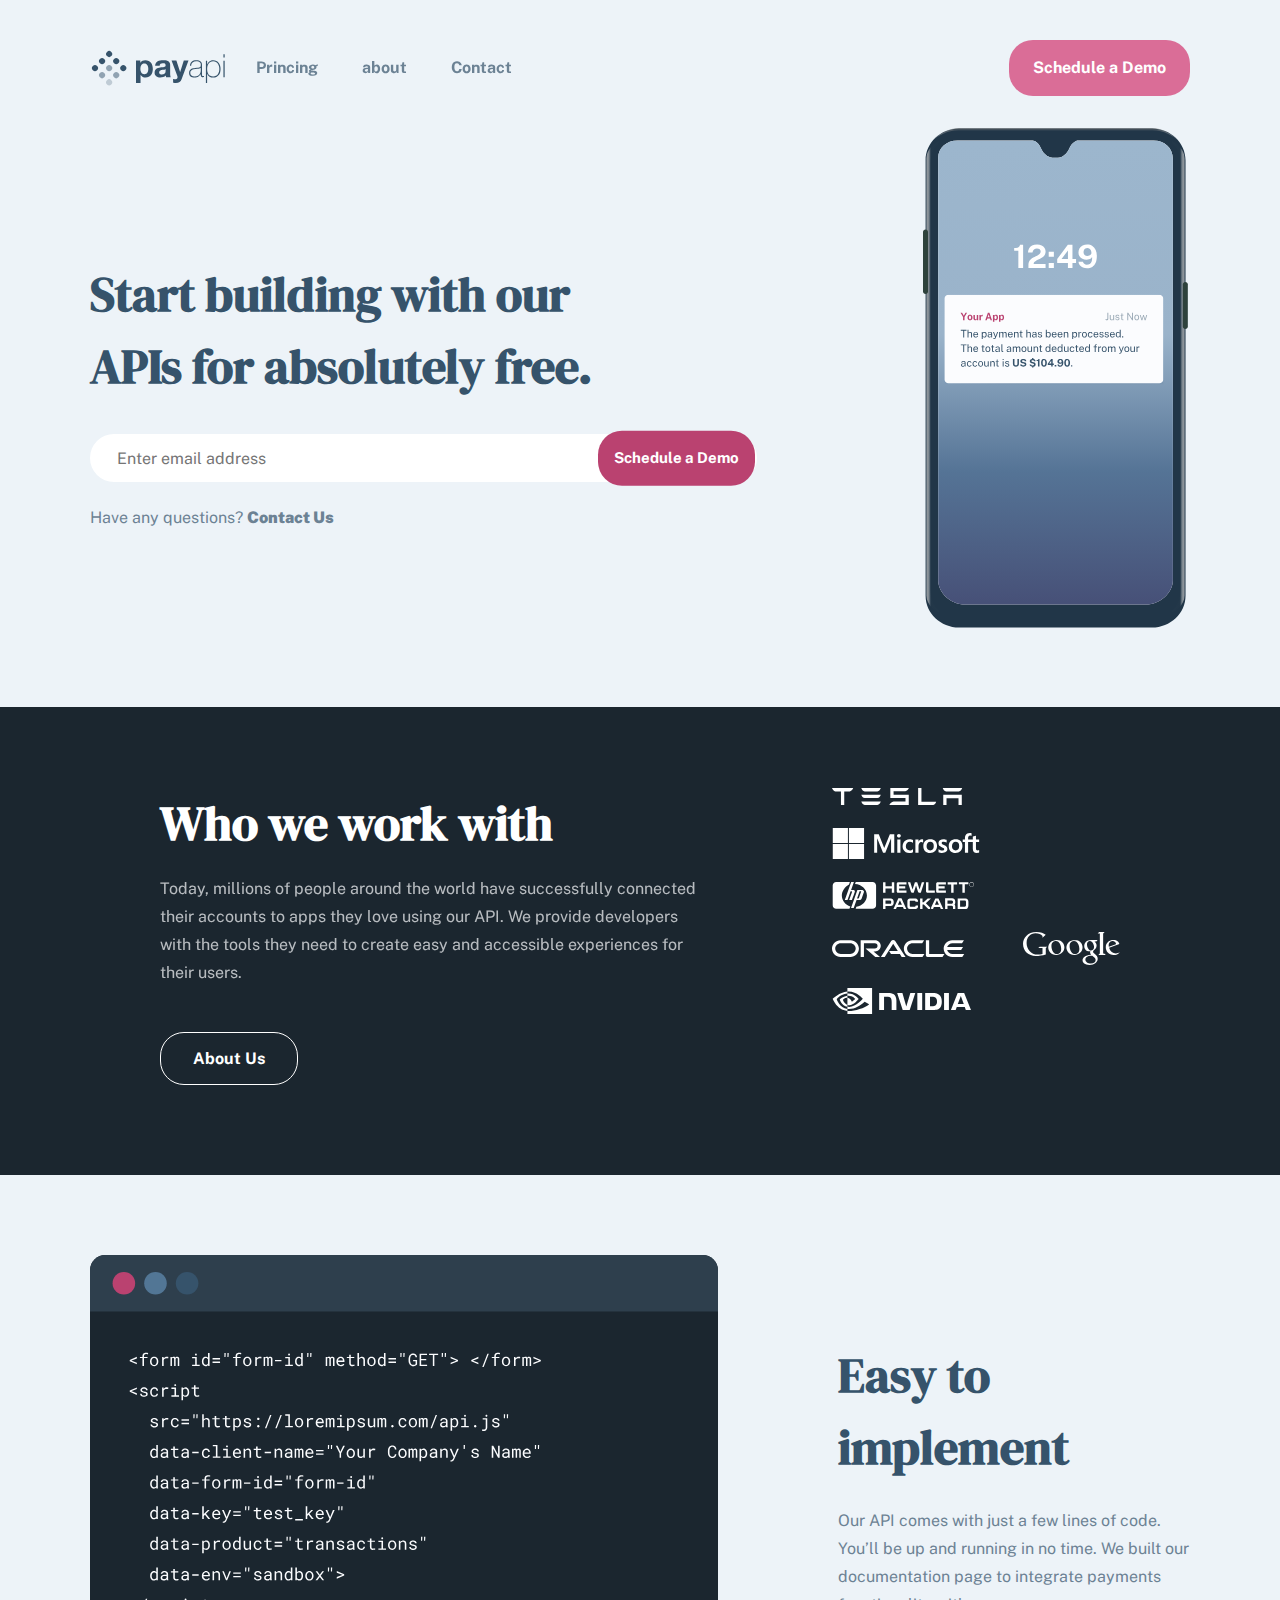
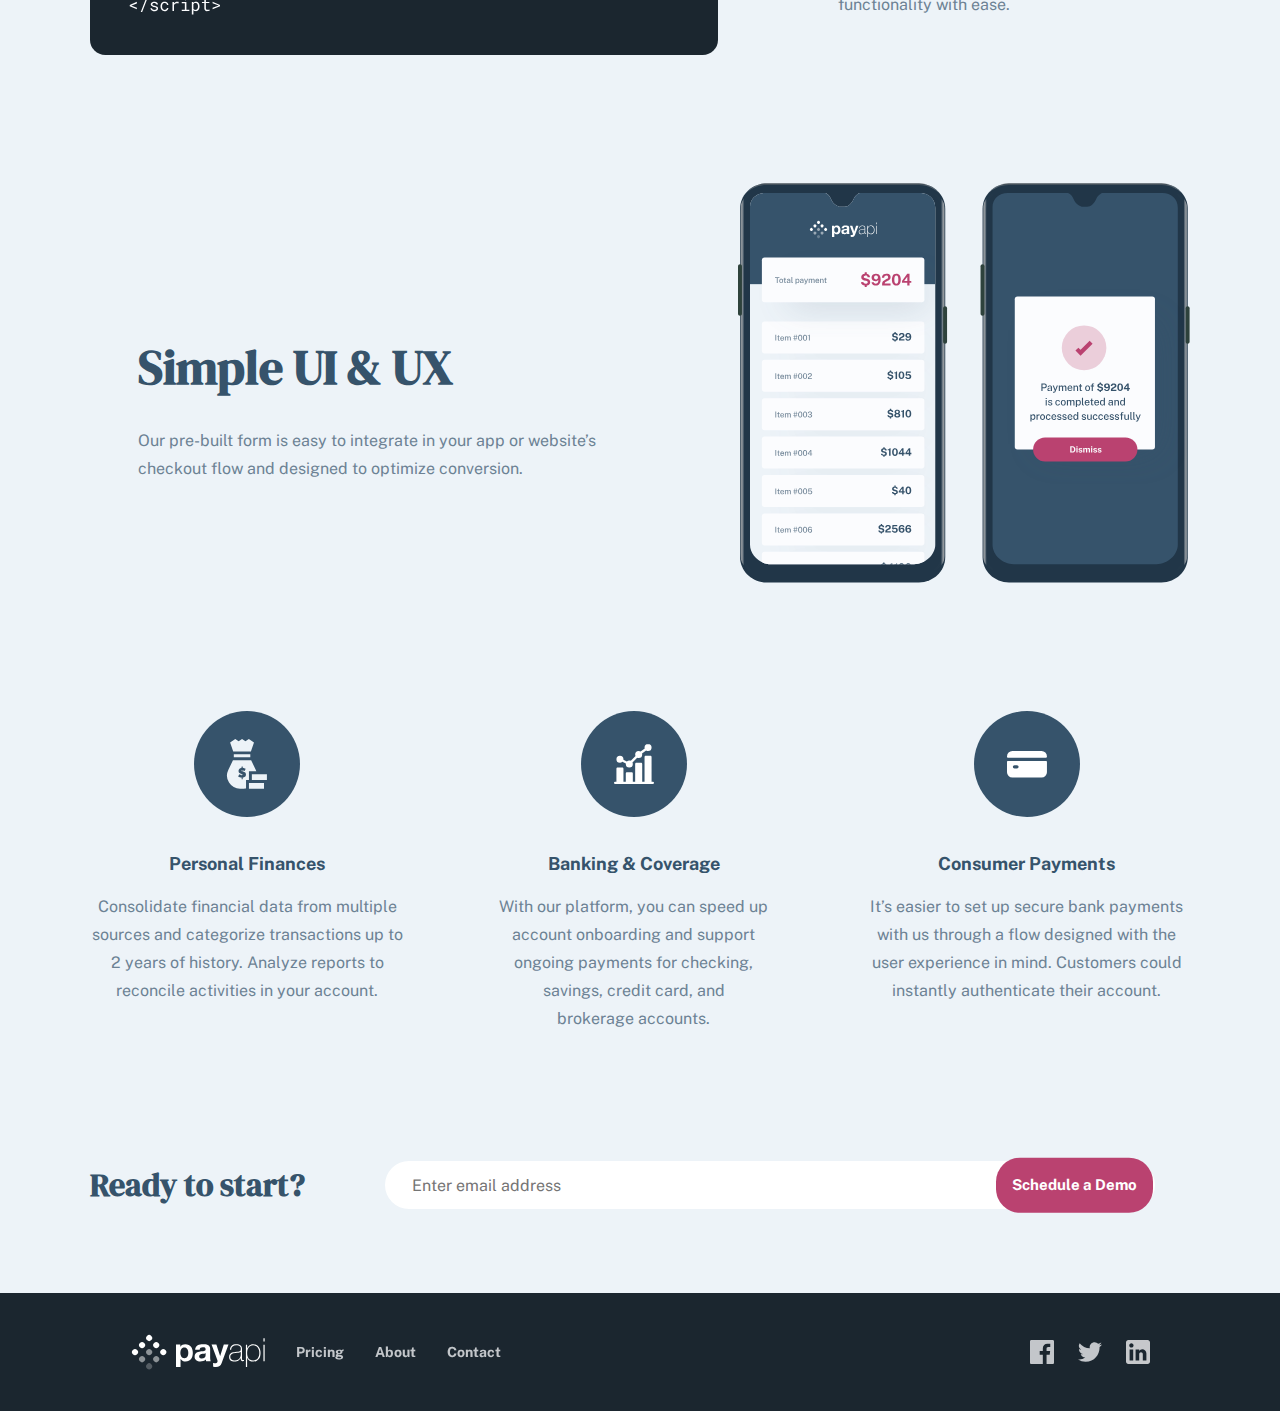
==== commit de10264d: "ouais" ====
--- a/index.html
+++ b/index.html
@@ -43,18 +43,21 @@
                     <path d="M0 0h28v3H0zM0 7h28v3H0zM0 14h28v3H0z" />
                 </g>
             </svg>
-            <ul id="nav">
+            <div class="main-nav">
                 <svg class="close-btn" width="22" height="23" xmlns="http://www.w3.org/2000/svg">
                     <path
                         d="M19.839.54L21.96 2.66 13.12 11.5l8.84 8.839-2.121 2.121-8.84-8.84-8.838 8.84L.04 20.34l8.838-8.84L.04 2.662 2.16.54 11 9.378 19.839.54z"
                         fill="#FBFCFE" fill-rule="evenodd" />
                 </svg>
-                <li><a href="pages/pricing.html" class="nav-link">Princing</a></li>
-                <li><a href="pages/about.html" class="nav-link">about</a></li>
-                <li><a href="pages/contact.html" class="nav-link">Contact</a></li>
-
-            </ul>
-            <a href="#" class="nav-cta">Schedule a Demo</a>
+                <ul id="nav">
+                    
+                    <li><a href="pages/pricing.html" class="nav-link">Princing</a></li>
+                    <li><a href="pages/about.html" class="nav-link">about</a></li>
+                    <li><a href="pages/contact.html" class="nav-link">Contact</a></li>
+    
+                </ul>
+                <a href="#" class="nav-cta">Schedule a Demo</a>
+            </div>
         </nav>
     </header>
 
@@ -222,6 +225,7 @@
             </div>
         </div>
     </footer>
+    <script src="./js/script.js"></script>
 </body>
 
 </html>--- a/css/main.css
+++ b/css/main.css
@@ -1,5 +1,6 @@
 body {
     background-color: #EDF3F8;
+    z-index: 0;
 }
 
 * {
@@ -34,25 +35,65 @@
     opacity: 70%;
 }
 
+.ul-a-active{
+    color: #FBFCFE;
+}
+
+.main-nav{
+    display: none;
+}
+
+.active{
+    display: flex;
+    position: fixed;
+    top: 0;
+    right: 0;
+    background-color: #1B262F;
+    width: 80%;
+    height: 100vh;
+    flex-direction: column;
+    align-items: center;
+    z-index: 100;
+    padding: 48px;
+}
+
+
+
+.close-btn{
+    margin-bottom: 24px;
+    align-self: flex-end;
+}
+
 nav ul {
-    display: none;
     list-style: none;
     padding: 0;
+    text-align: center;
+
+}
+
+.nav-ul-active{
+    width: 100%;
+    border-top: 1px solid rgb(179, 174, 174);
+    padding-top: 44px;
+}
+nav li{
+    margin-bottom: 32px;
 }
 
 .nav-cta {
     text-decoration: none;
     font-weight: 700;
-    opacity: 70%;
     background-color: #BA4270;
     padding: 16px;
     padding-left: 24px;
     padding-right: 24px;
     border-radius: 24px;
     color: white;
-    align-self: flex-end;
-    opacity: 100%;
-    display: none;
+
+}
+
+.nav-cta, .main-cta:hover{
+    background-color: #DA6D97;
 }
 
 .main-cta {
@@ -278,7 +319,18 @@
     opacity: 100%;
 }
 
+
 @media screen and (min-width: 768px) {
+    .close-btn{
+        display: none;
+    }
+    .main-nav{
+        display: flex;
+        justify-content: space-between; 
+        align-items: center;
+        width: 100%;
+        
+    }
     nav ul {
         display: inline;
     }
@@ -295,8 +347,7 @@
         width: 90%;
     }
 
-    .burger-btn,
-    .close-btn {
+    .burger-btn{
         display: none;
     }
 
